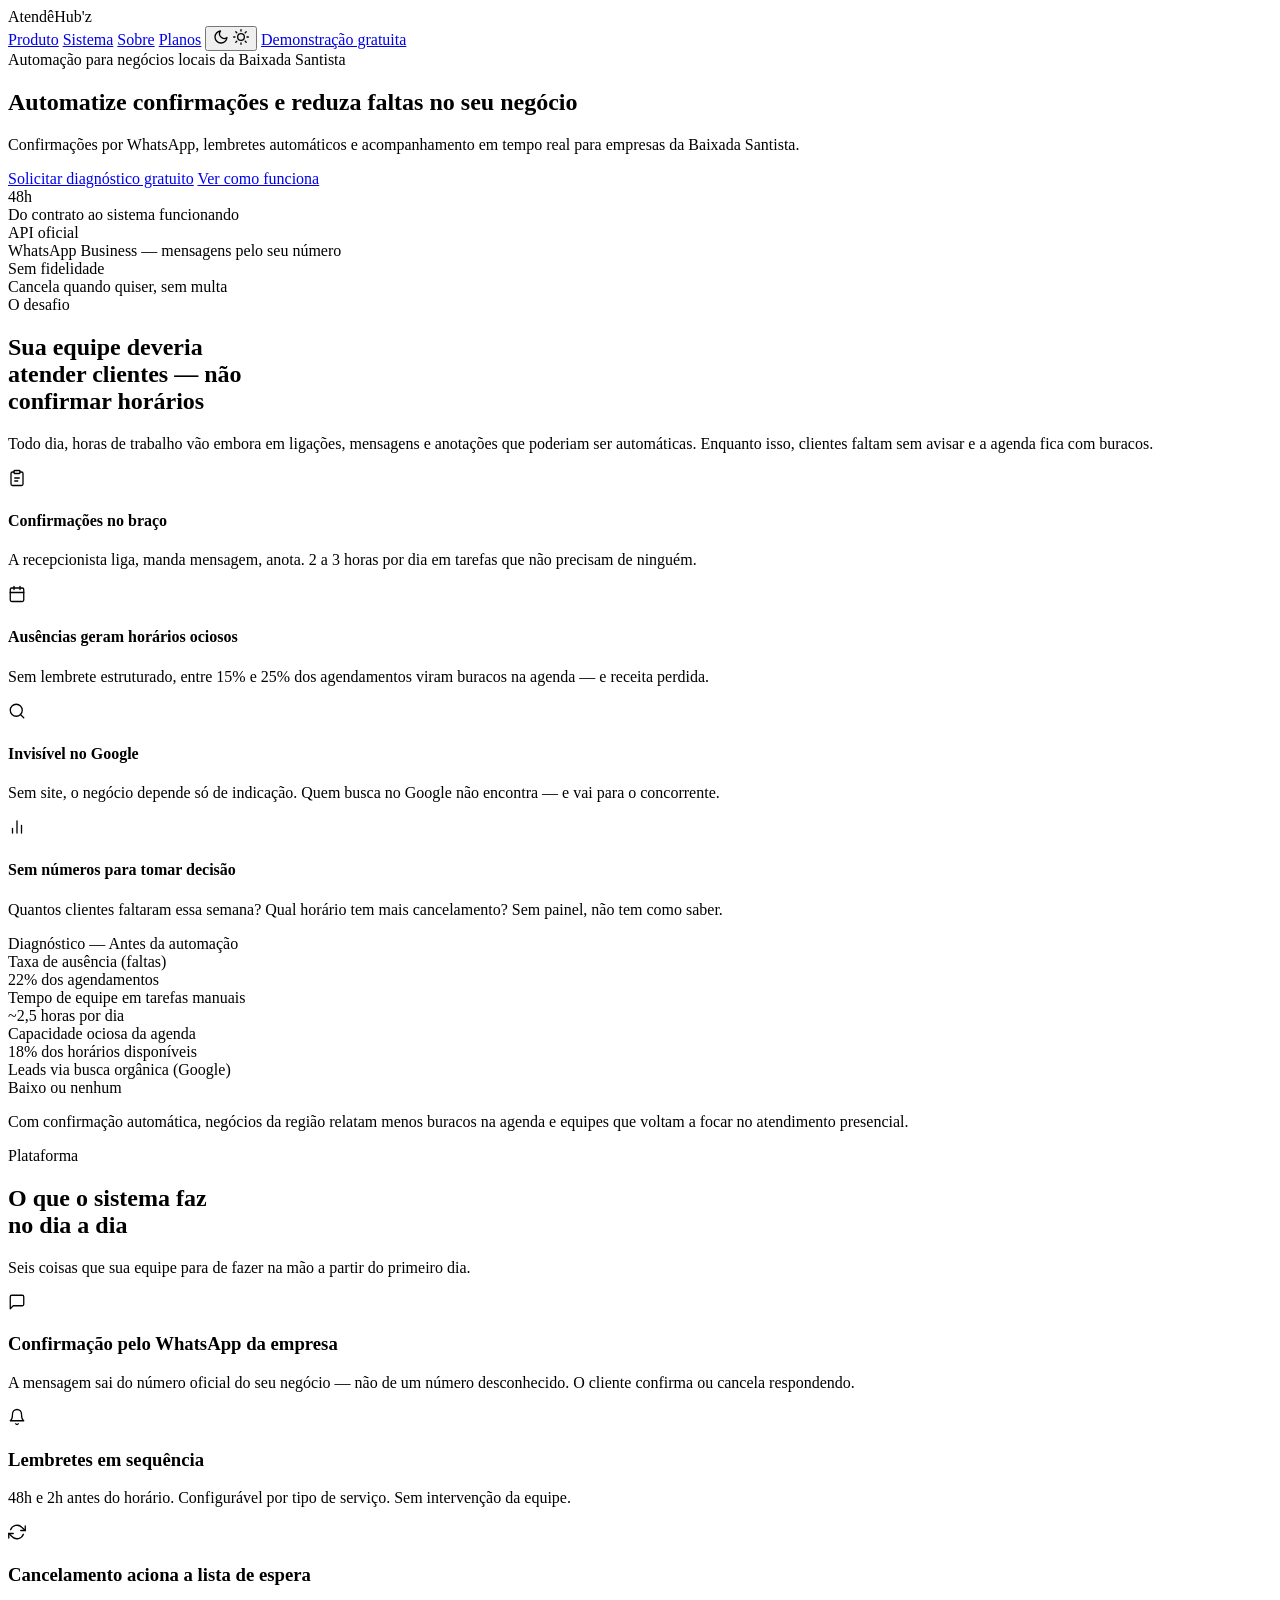
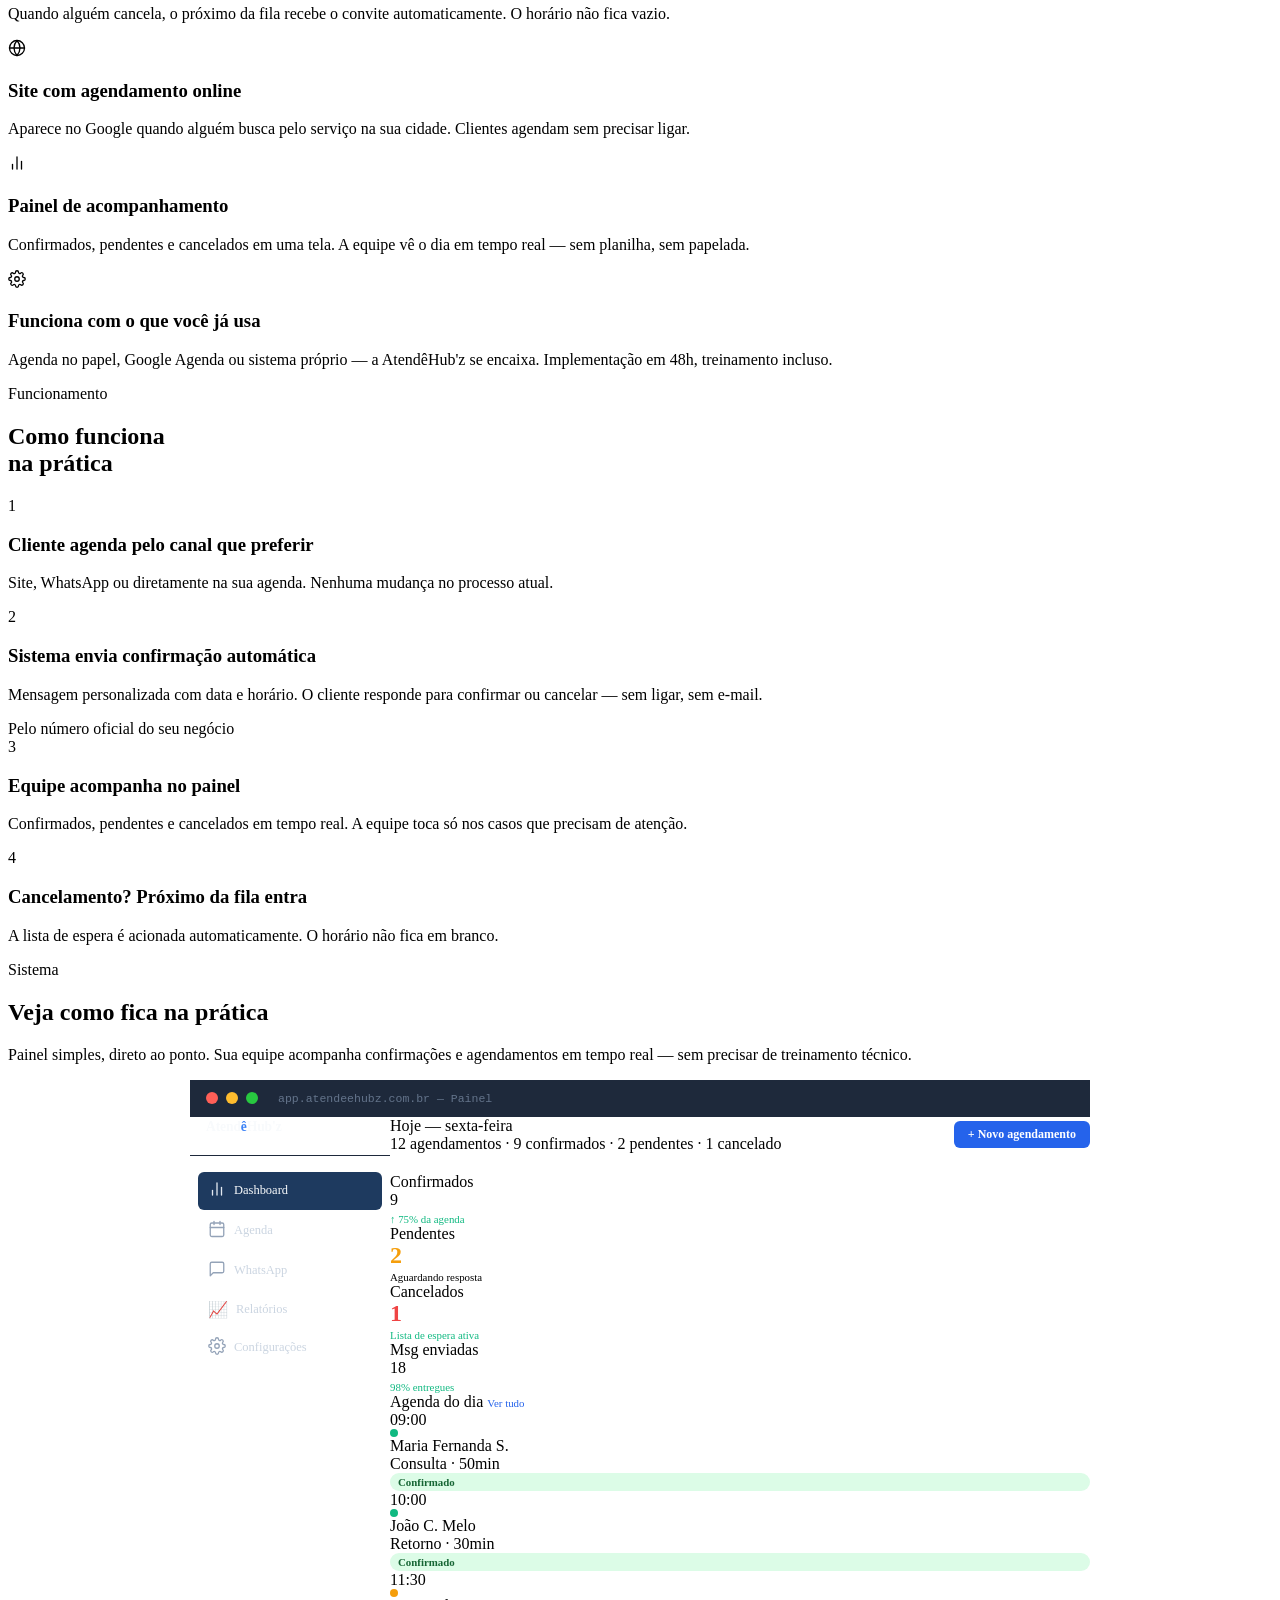
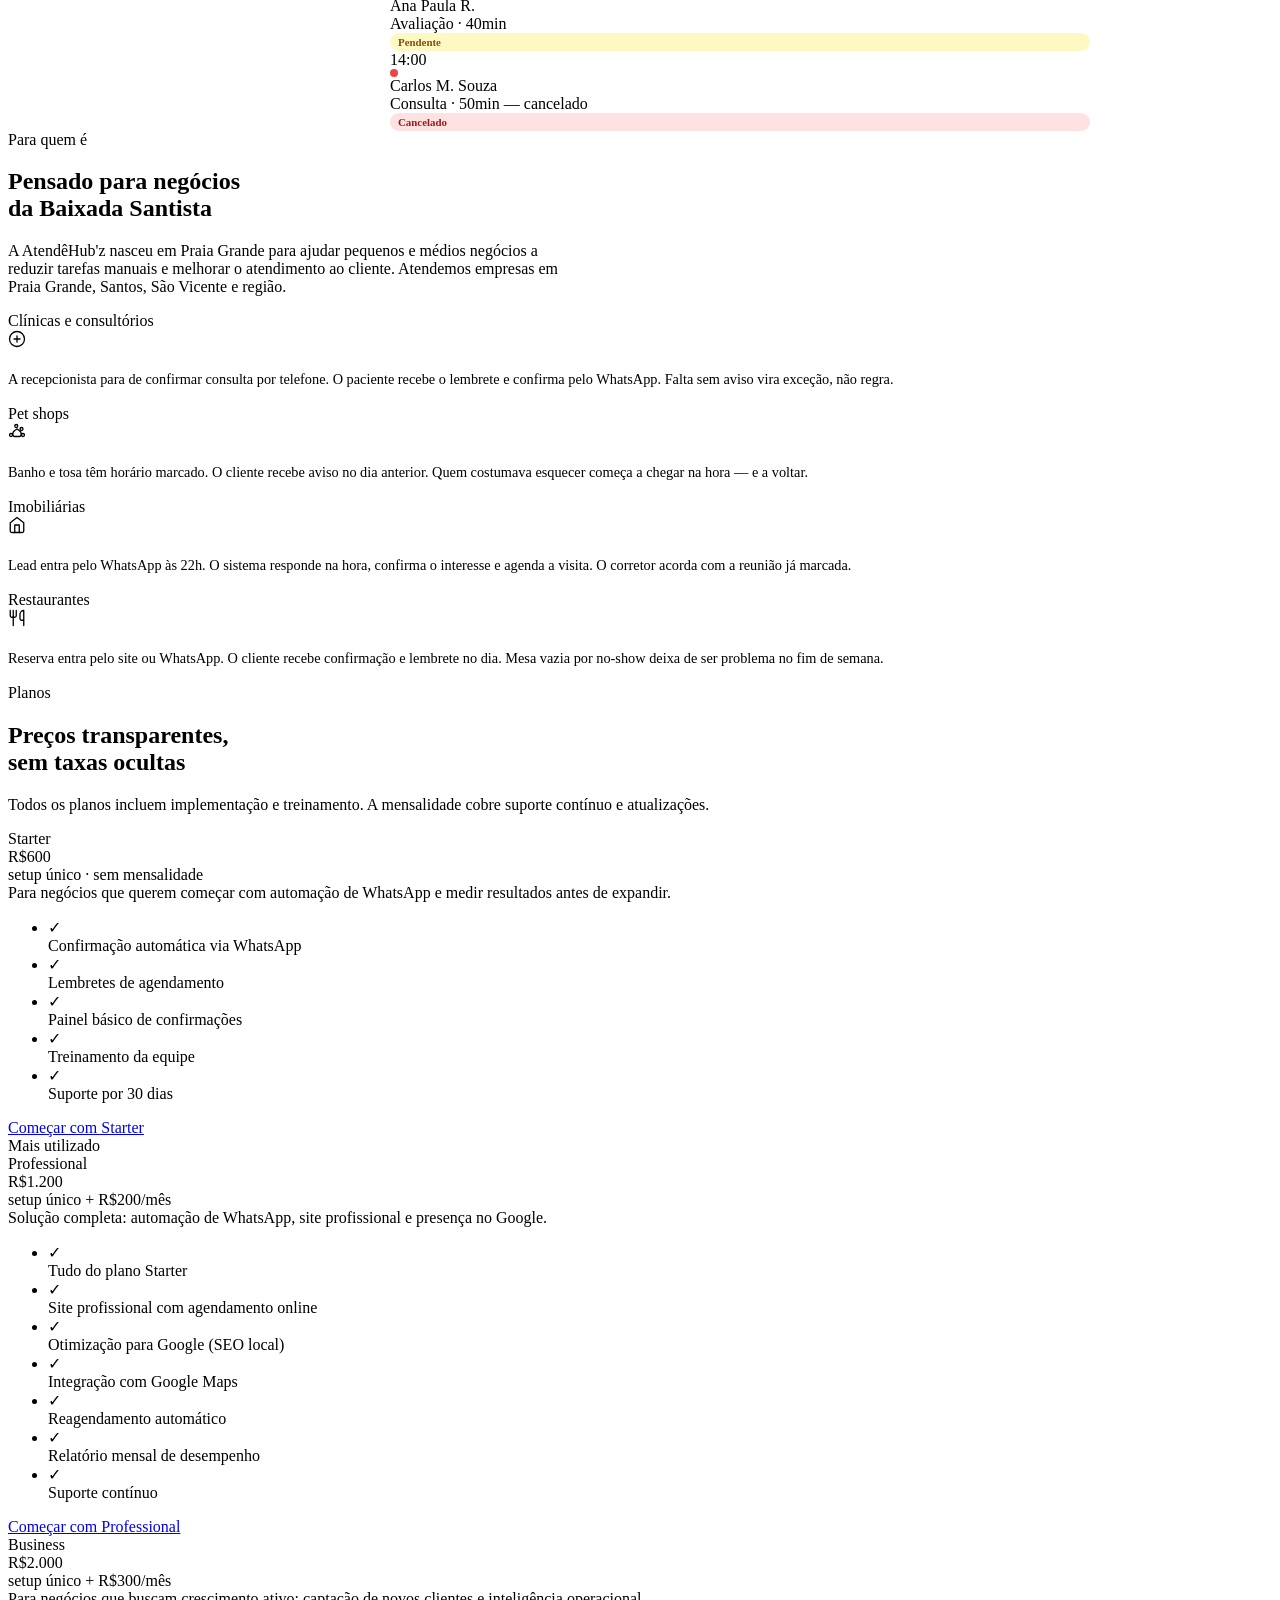
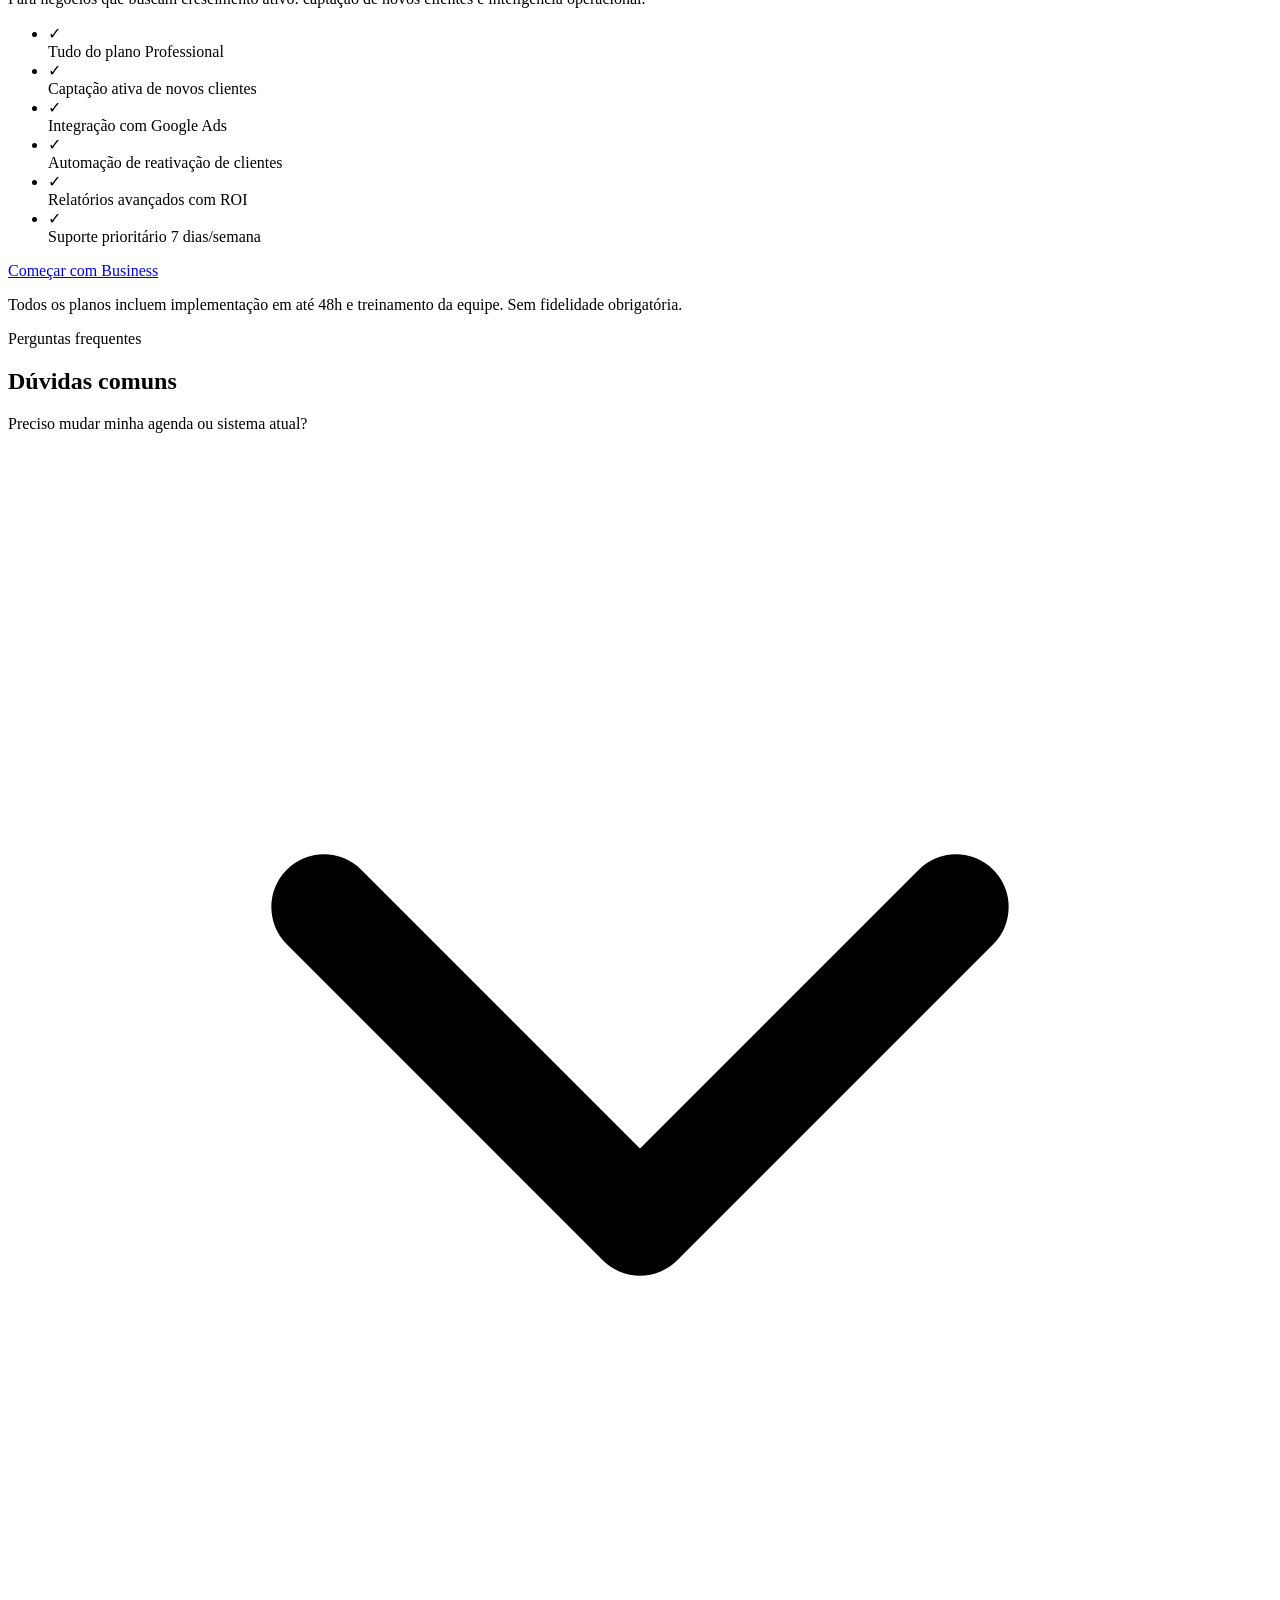
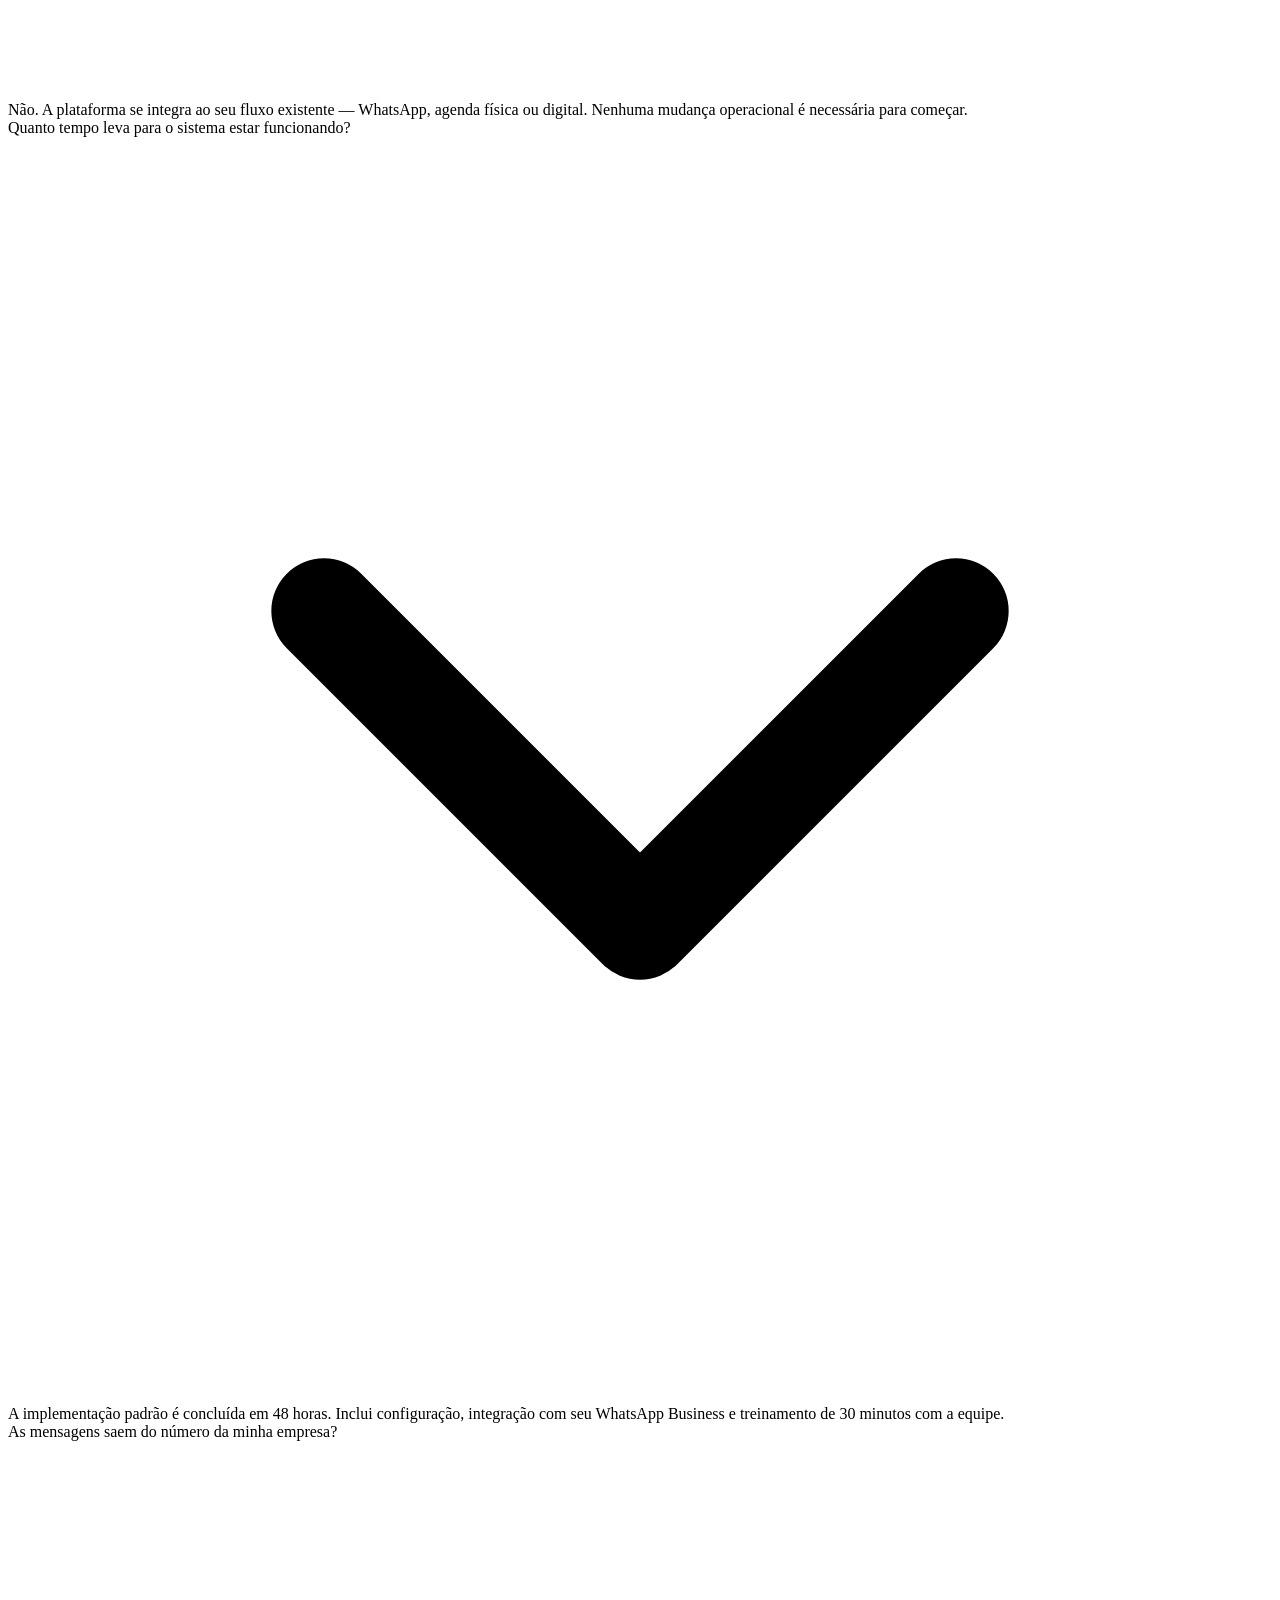
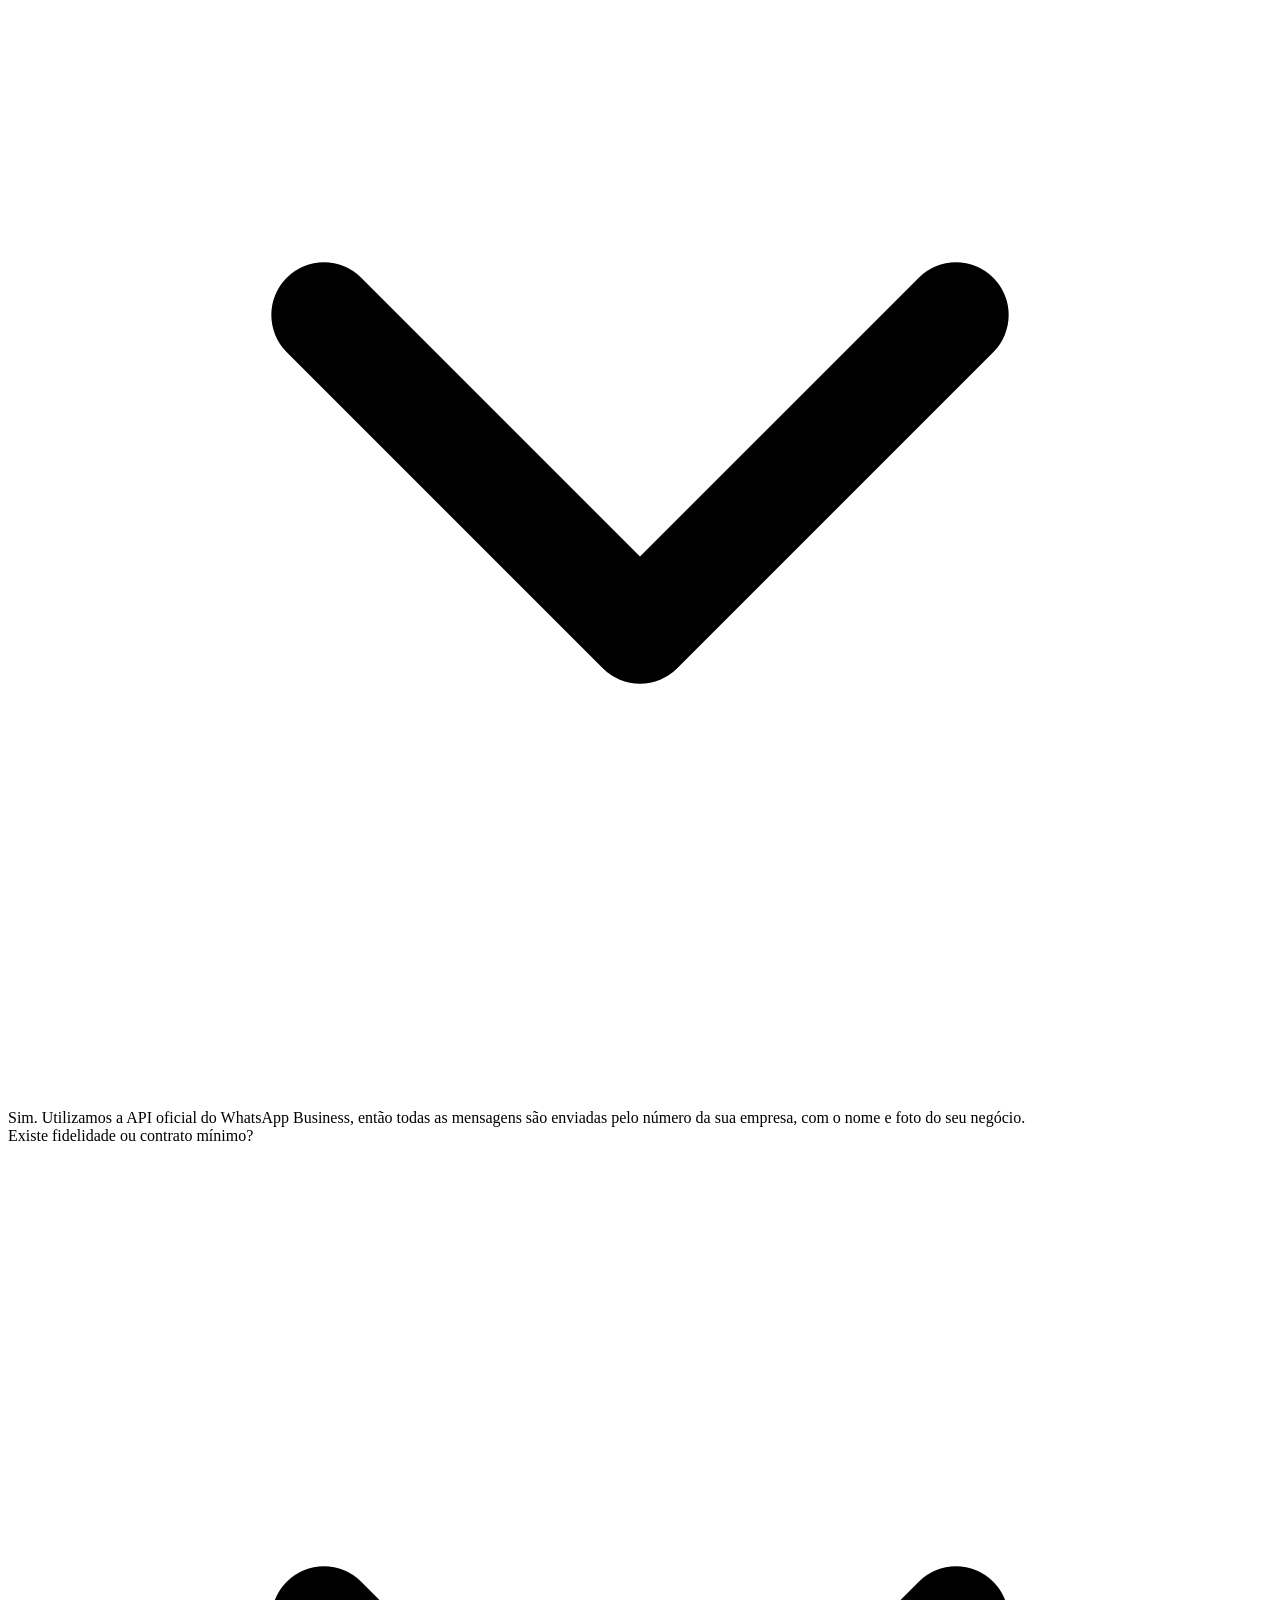
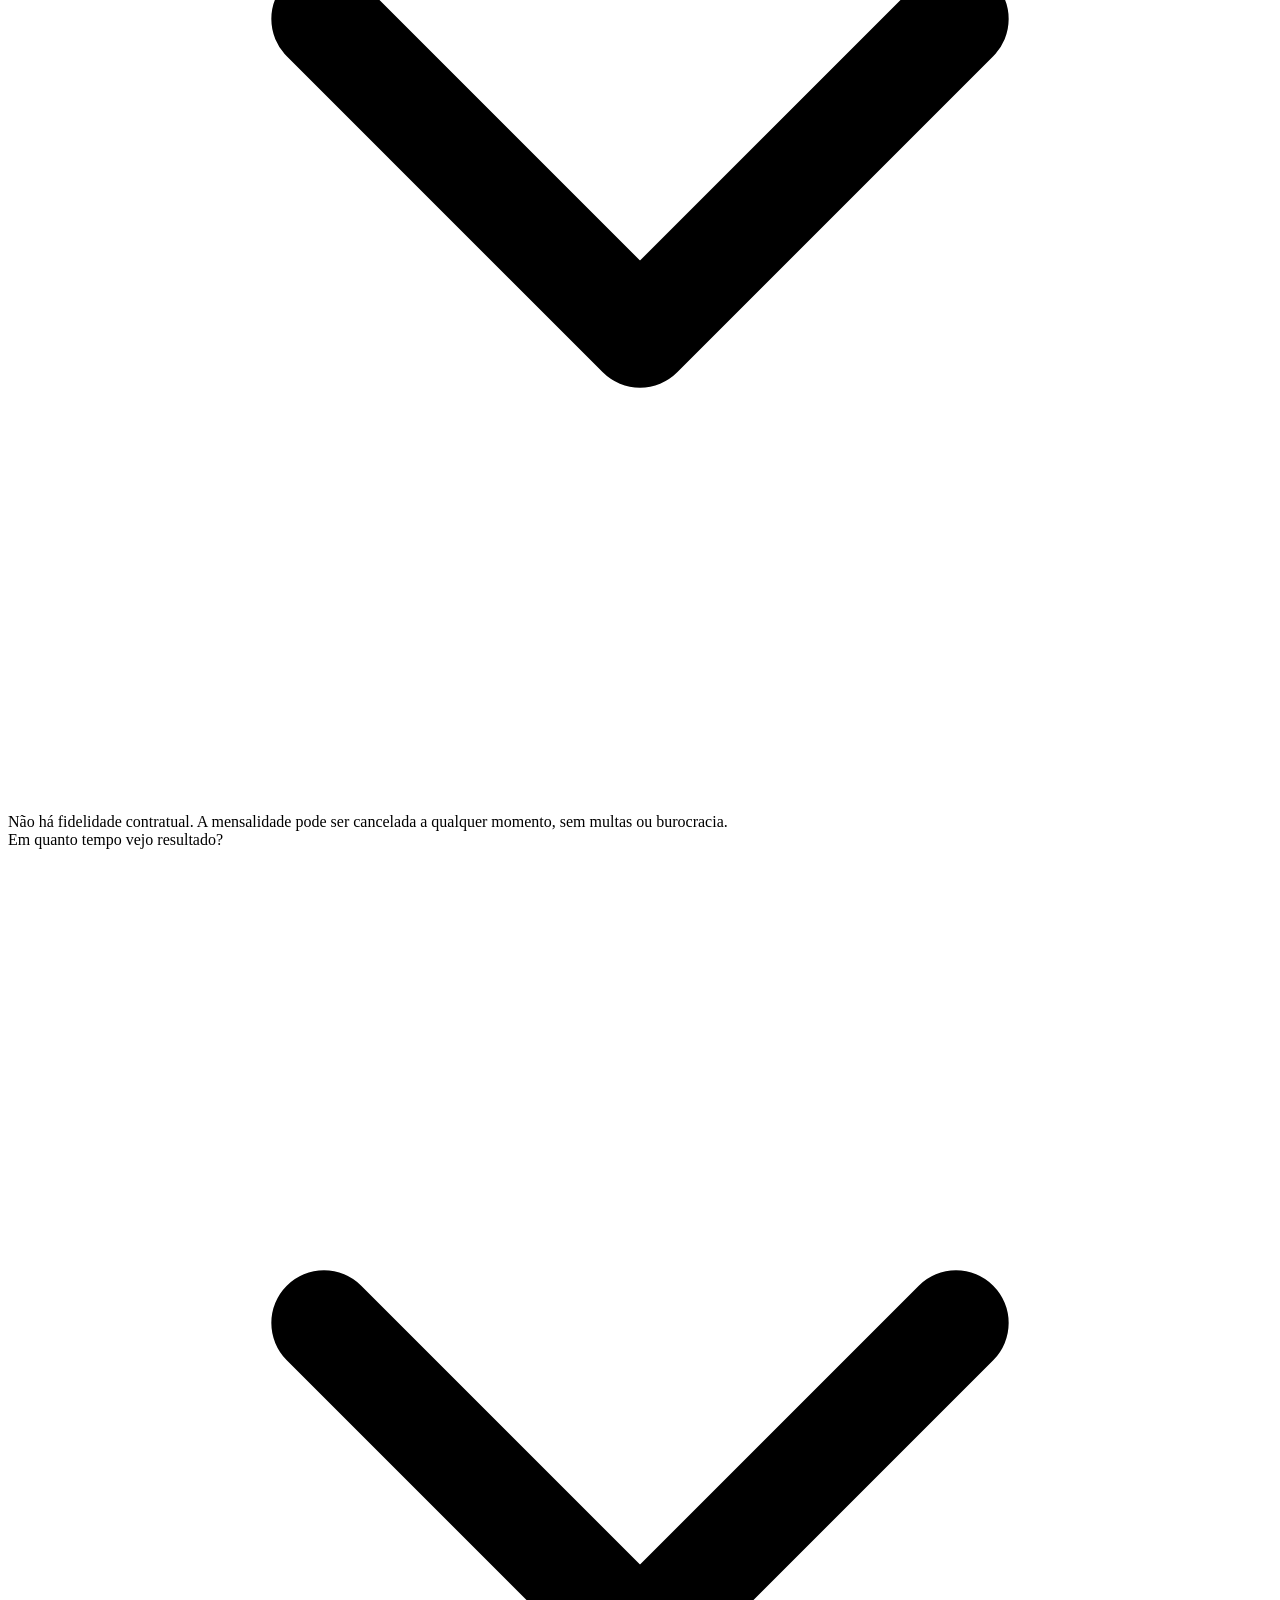
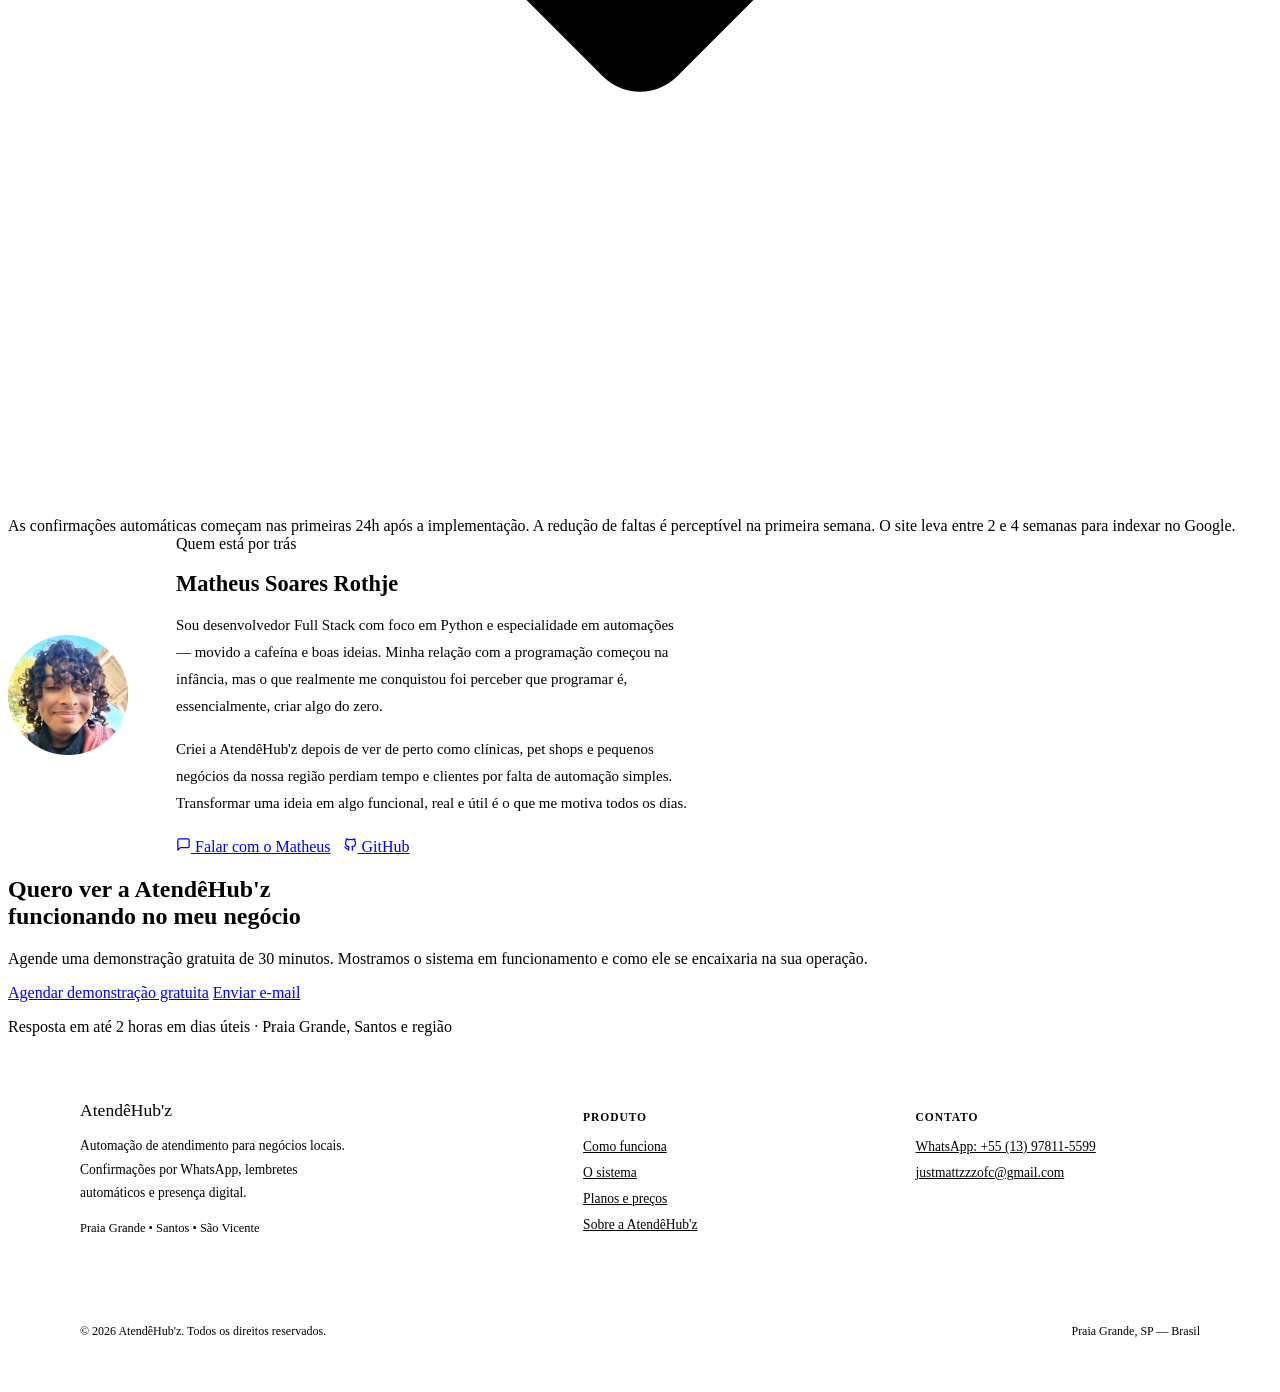
==== index.html @ 715a555d "Update index.html" ====
<!DOCTYPE html>
<html lang="pt-BR">
<head>
<meta charset="UTF-8">
<meta name="viewport" content="width=device-width, initial-scale=1.0">
<title>AtendêHub'z — Automatize confirmações e reduza faltas no seu negócio</title>
<link rel="preconnect" href="https://fonts.googleapis.com">
<link href="https://fonts.googleapis.com/css2?family=Inter:wght@300;400;500;600&display=swap" rel="stylesheet">
<link rel="icon" type="image/png" href="assets/logo2.png">
<link rel="stylesheet" href="styles.css">
<link rel="stylesheet" href="mobile.css">
<!-- Aplica tema antes do render para evitar flash -->
<script>
  (function(){
    var s=localStorage.getItem('atendeehubz-theme');
    if(s) document.documentElement.setAttribute('data-theme',s);
  })();
</script>
</head>
<body>

<!-- NAV -->
<nav>
  <div class="nav-inner">
    <div class="nav-logo">Atend<span>ê</span>Hub'z</div>
    <div class="nav-links">
      <a href="#produto">Produto</a>
      <a href="#sistema">Sistema</a>
      <a href="#sobre">Sobre</a>
      <a href="#planos">Planos</a>
      <button id="theme-toggle" class="theme-toggle" aria-label="Alternar tema">
        <!-- Lua: modo escuro -->
        <svg class="icon-moon" width="16" height="16" viewBox="0 0 24 24" fill="none" stroke="currentColor" stroke-width="2" stroke-linecap="round" stroke-linejoin="round"><path d="M21 12.79A9 9 0 1 1 11.21 3 7 7 0 0 0 21 12.79z"/></svg>
        <!-- Sol: modo claro -->
        <svg class="icon-sun" width="16" height="16" viewBox="0 0 24 24" fill="none" stroke="currentColor" stroke-width="2" stroke-linecap="round" stroke-linejoin="round"><circle cx="12" cy="12" r="5"/><line x1="12" y1="1" x2="12" y2="3"/><line x1="12" y1="21" x2="12" y2="23"/><line x1="4.22" y1="4.22" x2="5.64" y2="5.64"/><line x1="18.36" y1="18.36" x2="19.78" y2="19.78"/><line x1="1" y1="12" x2="3" y2="12"/><line x1="21" y1="12" x2="23" y2="12"/><line x1="4.22" y1="19.78" x2="5.64" y2="18.36"/><line x1="18.36" y1="5.64" x2="19.78" y2="4.22"/></svg>
      </button>
      <a href="#contato" class="nav-cta">Demonstração gratuita</a>
    </div>
  </div>
</nav>

<!-- HERO -->
<section class="hero">
  <div class="hero-badge">
    <span class="hero-badge-dot"></span>
    Automação para negócios locais da Baixada Santista
  </div>
  <h1>Automatize confirmações e <span>reduza faltas</span> no seu negócio</h1>
  <p class="hero-sub">Confirmações por WhatsApp, lembretes automáticos e acompanhamento em tempo real para empresas da Baixada Santista.</p>
  <div class="hero-actions">
    <a href="#contato" class="btn-primary">Solicitar diagnóstico gratuito</a>
    <a href="#como-funciona" class="btn-ghost">Ver como funciona</a>
  </div>
</section>

<!-- PROOF STRIP -->
<div class="proof-strip">
  <div class="proof-inner" style="max-width:860px">
    <div class="proof-item">
      <div class="proof-num">48h</div>
      <div class="proof-label">Do contrato ao sistema funcionando</div>
    </div>
    <div class="proof-item">
      <div class="proof-num">API oficial</div>
      <div class="proof-label">WhatsApp Business — mensagens pelo seu número</div>
    </div>
    <div class="proof-item">
      <div class="proof-num">Sem fidelidade</div>
      <div class="proof-label">Cancela quando quiser, sem multa</div>
    </div>
  </div>
</div>

<!-- PROBLEMA -->
<section class="section" id="produto">
  <div class="container">
    <div class="problema-grid">
      <div>
        <div class="section-tag">O desafio</div>
        <h2 class="section-h">Sua equipe deveria<br>atender clientes — não<br>confirmar horários</h2>
        <p class="section-p">Todo dia, horas de trabalho vão embora em ligações, mensagens e anotações que poderiam ser automáticas. Enquanto isso, clientes faltam sem avisar e a agenda fica com buracos.</p>
        <div class="challenge-list">
          <div class="challenge">
            <div class="challenge-icon"><svg width="18" height="18" viewBox="0 0 24 24" fill="none" stroke="currentColor" stroke-width="1.75" stroke-linecap="round" stroke-linejoin="round"><rect x="8" y="2" width="8" height="4" rx="1"/><path d="M16 4h2a2 2 0 0 1 2 2v14a2 2 0 0 1-2 2H6a2 2 0 0 1-2-2V6a2 2 0 0 1 2-2h2"/><line x1="9" y1="12" x2="15" y2="12"/><line x1="9" y1="16" x2="13" y2="16"/></svg></div>
            <div class="challenge-text">
              <h4>Confirmações no braço</h4>
              <p>A recepcionista liga, manda mensagem, anota. 2 a 3 horas por dia em tarefas que não precisam de ninguém.</p>
            </div>
          </div>
          <div class="challenge">
            <div class="challenge-icon"><svg width="18" height="18" viewBox="0 0 24 24" fill="none" stroke="currentColor" stroke-width="1.75" stroke-linecap="round" stroke-linejoin="round"><rect x="3" y="4" width="18" height="18" rx="2"/><line x1="16" y1="2" x2="16" y2="6"/><line x1="8" y1="2" x2="8" y2="6"/><line x1="3" y1="10" x2="21" y2="10"/></svg></div>
            <div class="challenge-text">
              <h4>Ausências geram horários ociosos</h4>
              <p>Sem lembrete estruturado, entre 15% e 25% dos agendamentos viram buracos na agenda — e receita perdida.</p>
            </div>
          </div>
          <div class="challenge">
            <div class="challenge-icon"><svg width="18" height="18" viewBox="0 0 24 24" fill="none" stroke="currentColor" stroke-width="1.75" stroke-linecap="round" stroke-linejoin="round"><circle cx="11" cy="11" r="8"/><line x1="21" y1="21" x2="16.65" y2="16.65"/></svg></div>
            <div class="challenge-text">
              <h4>Invisível no Google</h4>
              <p>Sem site, o negócio depende só de indicação. Quem busca no Google não encontra — e vai para o concorrente.</p>
            </div>
          </div>
          <div class="challenge">
            <div class="challenge-icon"><svg width="18" height="18" viewBox="0 0 24 24" fill="none" stroke="currentColor" stroke-width="1.75" stroke-linecap="round" stroke-linejoin="round"><line x1="18" y1="20" x2="18" y2="10"/><line x1="12" y1="20" x2="12" y2="4"/><line x1="6" y1="20" x2="6" y2="14"/></svg></div>
            <div class="challenge-text">
              <h4>Sem números para tomar decisão</h4>
              <p>Quantos clientes faltaram essa semana? Qual horário tem mais cancelamento? Sem painel, não tem como saber.</p>
            </div>
          </div>
        </div>
      </div>
      <div class="impact-card">
        <div class="impact-card-header">
          <div class="dot dot-r"></div>
          <div class="dot dot-y"></div>
          <div class="dot dot-g"></div>
          <span class="impact-card-title">Diagnóstico — Antes da automação</span>
        </div>
        <div class="impact-rows">
          <div class="impact-row">
            <div class="impact-row-label">Taxa de ausência (faltas)</div>
            <div class="impact-bar-wrap"><div class="impact-bar bar-red"></div></div>
            <div class="impact-row-val">22% dos agendamentos</div>
          </div>
          <div class="impact-row">
            <div class="impact-row-label">Tempo de equipe em tarefas manuais</div>
            <div class="impact-bar-wrap"><div class="impact-bar bar-yellow"></div></div>
            <div class="impact-row-val">~2,5 horas por dia</div>
          </div>
          <div class="impact-row">
            <div class="impact-row-label">Capacidade ociosa da agenda</div>
            <div class="impact-bar-wrap"><div class="impact-bar bar-red" style="width:60%"></div></div>
            <div class="impact-row-val">18% dos horários disponíveis</div>
          </div>
          <div class="impact-row">
            <div class="impact-row-label">Leads via busca orgânica (Google)</div>
            <div class="impact-bar-wrap"><div class="impact-bar bar-green"></div></div>
            <div class="impact-row-val">Baixo ou nenhum</div>
          </div>
        </div>
        <div class="impact-footer">
          <p>Com confirmação automática, negócios da região relatam menos buracos na agenda e equipes que voltam a focar no atendimento presencial.</p>
        </div>
      </div>
    </div>
  </div>
</section>

<!-- PRODUTO / FEATURES -->
<section class="section section-alt">
  <div class="container">
    <div class="features-header">
      <div class="section-tag">Plataforma</div>
      <h2 class="section-h">O que o sistema faz<br>no dia a dia</h2>
      <p class="section-p">Seis coisas que sua equipe para de fazer na mão a partir do primeiro dia.</p>
    </div>
    <div class="features-grid">
      <div class="feature">
        <div class="feature-icon"><svg width="18" height="18" viewBox="0 0 24 24" fill="none" stroke="currentColor" stroke-width="1.75" stroke-linecap="round" stroke-linejoin="round"><path d="M21 15a2 2 0 0 1-2 2H7l-4 4V5a2 2 0 0 1 2-2h14a2 2 0 0 1 2 2z"/></svg></div>
        <h3>Confirmação pelo WhatsApp da empresa</h3>
        <p>A mensagem sai do número oficial do seu negócio — não de um número desconhecido. O cliente confirma ou cancela respondendo.</p>
      </div>
      <div class="feature">
        <div class="feature-icon"><svg width="18" height="18" viewBox="0 0 24 24" fill="none" stroke="currentColor" stroke-width="1.75" stroke-linecap="round" stroke-linejoin="round"><path d="M18 8A6 6 0 0 0 6 8c0 7-3 9-3 9h18s-3-2-3-9"/><path d="M13.73 21a2 2 0 0 1-3.46 0"/></svg></div>
        <h3>Lembretes em sequência</h3>
        <p>48h e 2h antes do horário. Configurável por tipo de serviço. Sem intervenção da equipe.</p>
      </div>
      <div class="feature">
        <div class="feature-icon"><svg width="18" height="18" viewBox="0 0 24 24" fill="none" stroke="currentColor" stroke-width="1.75" stroke-linecap="round" stroke-linejoin="round"><polyline points="23 4 23 10 17 10"/><polyline points="1 20 1 14 7 14"/><path d="M3.51 9a9 9 0 0 1 14.85-3.36L23 10M1 14l4.64 4.36A9 9 0 0 0 20.49 15"/></svg></div>
        <h3>Cancelamento aciona a lista de espera</h3>
        <p>Quando alguém cancela, o próximo da fila recebe o convite automaticamente. O horário não fica vazio.</p>
      </div>
      <div class="feature">
        <div class="feature-icon"><svg width="18" height="18" viewBox="0 0 24 24" fill="none" stroke="currentColor" stroke-width="1.75" stroke-linecap="round" stroke-linejoin="round"><circle cx="12" cy="12" r="10"/><line x1="2" y1="12" x2="22" y2="12"/><path d="M12 2a15.3 15.3 0 0 1 4 10 15.3 15.3 0 0 1-4 10 15.3 15.3 0 0 1-4-10 15.3 15.3 0 0 1 4-10z"/></svg></div>
        <h3>Site com agendamento online</h3>
        <p>Aparece no Google quando alguém busca pelo serviço na sua cidade. Clientes agendam sem precisar ligar.</p>
      </div>
      <div class="feature">
        <div class="feature-icon"><svg width="18" height="18" viewBox="0 0 24 24" fill="none" stroke="currentColor" stroke-width="1.75" stroke-linecap="round" stroke-linejoin="round"><line x1="18" y1="20" x2="18" y2="10"/><line x1="12" y1="20" x2="12" y2="4"/><line x1="6" y1="20" x2="6" y2="14"/></svg></div>
        <h3>Painel de acompanhamento</h3>
        <p>Confirmados, pendentes e cancelados em uma tela. A equipe vê o dia em tempo real — sem planilha, sem papelada.</p>
      </div>
      <div class="feature">
        <div class="feature-icon"><svg width="18" height="18" viewBox="0 0 24 24" fill="none" stroke="currentColor" stroke-width="1.75" stroke-linecap="round" stroke-linejoin="round"><circle cx="12" cy="12" r="3"/><path d="M19.4 15a1.65 1.65 0 0 0 .33 1.82l.06.06a2 2 0 0 1-2.83 2.83l-.06-.06a1.65 1.65 0 0 0-1.82-.33 1.65 1.65 0 0 0-1 1.51V21a2 2 0 0 1-4 0v-.09A1.65 1.65 0 0 0 9 19.4a1.65 1.65 0 0 0-1.82.33l-.06.06a2 2 0 0 1-2.83-2.83l.06-.06A1.65 1.65 0 0 0 4.68 15a1.65 1.65 0 0 0-1.51-1H3a2 2 0 0 1 0-4h.09A1.65 1.65 0 0 0 4.6 9a1.65 1.65 0 0 0-.33-1.82l-.06-.06a2 2 0 0 1 2.83-2.83l.06.06A1.65 1.65 0 0 0 9 4.68a1.65 1.65 0 0 0 1-1.51V3a2 2 0 0 1 4 0v.09a1.65 1.65 0 0 0 1 1.51 1.65 1.65 0 0 0 1.82-.33l.06-.06a2 2 0 0 1 2.83 2.83l-.06.06A1.65 1.65 0 0 0 19.4 9a1.65 1.65 0 0 0 1.51 1H21a2 2 0 0 1 0 4h-.09a1.65 1.65 0 0 0-1.51 1z"/></svg></div>
        <h3>Funciona com o que você já usa</h3>
        <p>Agenda no papel, Google Agenda ou sistema próprio — a AtendêHub'z se encaixa. Implementação em 48h, treinamento incluso.</p>
      </div>
    </div>
  </div>
</section>

<!-- COMO FUNCIONA -->
<section class="section" id="como-funciona">
  <div class="container-sm">
    <div class="section-tag">Funcionamento</div>
    <h2 class="section-h">Como funciona<br>na prática</h2>
    <div class="steps-wrap">
      <div class="step">
        <div class="step-left"><div class="step-num">1</div><div class="step-line"></div></div>
        <div class="step-content">
          <h3>Cliente agenda pelo canal que preferir</h3>
          <p>Site, WhatsApp ou diretamente na sua agenda. Nenhuma mudança no processo atual.</p>
        </div>
      </div>
      <div class="step">
        <div class="step-left"><div class="step-num">2</div><div class="step-line"></div></div>
        <div class="step-content">
          <h3>Sistema envia confirmação automática</h3>
          <p>Mensagem personalizada com data e horário. O cliente responde para confirmar ou cancelar — sem ligar, sem e-mail.</p>
          <span class="step-tag">Pelo número oficial do seu negócio</span>
        </div>
      </div>
      <div class="step">
        <div class="step-left"><div class="step-num">3</div><div class="step-line"></div></div>
        <div class="step-content">
          <h3>Equipe acompanha no painel</h3>
          <p>Confirmados, pendentes e cancelados em tempo real. A equipe toca só nos casos que precisam de atenção.</p>
        </div>
      </div>
      <div class="step">
        <div class="step-left"><div class="step-num">4</div><div class="step-line"></div></div>
        <div class="step-content">
          <h3>Cancelamento? Próximo da fila entra</h3>
          <p>A lista de espera é acionada automaticamente. O horário não fica em branco.</p>
        </div>
      </div>
    </div>
  </div>
</section>

<!-- DASHBOARD MOCKUP -->
<section class="section section-alt" id="sistema">
  <div class="container">
    <div class="features-header">
      <div class="section-tag">Sistema</div>
      <h2 class="section-h">Veja como fica na prática</h2>
      <p class="section-p">Painel simples, direto ao ponto. Sua equipe acompanha confirmações e agendamentos em tempo real — sem precisar de treinamento técnico.</p>
    </div>

    <!-- Dashboard mockup -->
    <div style="max-width:900px;margin:0 auto;border:1px solid var(--border);border-radius:var(--r3);overflow:hidden;box-shadow:var(--shadow-l)">
      <!-- Window chrome -->
      <div style="background:#1E293B;padding:12px 16px;display:flex;align-items:center;gap:8px">
        <span style="width:12px;height:12px;border-radius:50%;background:#FF5F57;display:inline-block"></span>
        <span style="width:12px;height:12px;border-radius:50%;background:#FEBC2E;display:inline-block"></span>
        <span style="width:12px;height:12px;border-radius:50%;background:#28C840;display:inline-block"></span>
        <span style="margin-left:12px;font-size:0.72rem;color:#64748B;font-family:monospace">app.atendeehubz.com.br — Painel</span>
      </div>
      <!-- Dashboard body -->
      <div class="dash-body" style="display:grid;grid-template-columns:200px 1fr;min-height:480px">
        <!-- Sidebar (sempre escuro — é o design do app simulado) -->
        <div class="dash-sidebar">
          <div style="padding:0 16px 20px;border-bottom:1px solid #1E293B;margin-bottom:16px">
            <span style="font-size:0.85rem;font-weight:600;color:#F8FAFC;letter-spacing:-0.01em">Atend<span style="color:#3B82F6">ê</span>Hub'z</span>
          </div>
          <div style="display:flex;flex-direction:column;gap:2px;padding:0 8px">
            <div style="padding:8px 10px;border-radius:6px;background:#1E3A5F;display:flex;align-items:center;gap:8px">
              <span><svg width="18" height="18" viewBox="0 0 24 24" fill="none" stroke="#E2E8F0" stroke-width="1.75" stroke-linecap="round" stroke-linejoin="round"><line x1="18" y1="20" x2="18" y2="10"/><line x1="12" y1="20" x2="12" y2="4"/><line x1="6" y1="20" x2="6" y2="14"/></svg></span><span style="font-size:0.78rem;color:#F8FAFC;font-weight:500">Dashboard</span>
            </div>
            <div style="padding:8px 10px;border-radius:6px;display:flex;align-items:center;gap:8px">
              <span><svg width="18" height="18" viewBox="0 0 24 24" fill="none" stroke="#94A3B8" stroke-width="1.75" stroke-linecap="round" stroke-linejoin="round"><rect x="3" y="4" width="18" height="18" rx="2" ry="2"/><line x1="16" y1="2" x2="16" y2="6"/><line x1="8" y1="2" x2="8" y2="6"/><line x1="3" y1="10" x2="21" y2="10"/></svg></span><span style="font-size:0.78rem;color:#CBD5E1">Agenda</span>
            </div>
            <div style="padding:8px 10px;border-radius:6px;display:flex;align-items:center;gap:8px">
              <span><svg width="18" height="18" viewBox="0 0 24 24" fill="none" stroke="#94A3B8" stroke-width="1.75" stroke-linecap="round" stroke-linejoin="round"><path d="M21 15a2 2 0 0 1-2 2H7l-4 4V5a2 2 0 0 1 2-2h14a2 2 0 0 1 2 2z"/></svg></span><span style="font-size:0.78rem;color:#CBD5E1">WhatsApp</span>
            </div>
            <div style="padding:8px 10px;border-radius:6px;display:flex;align-items:center;gap:8px">
              <span>📈</span><span style="font-size:0.78rem;color:#CBD5E1">Relatórios</span>
            </div>
            <div style="padding:8px 10px;border-radius:6px;display:flex;align-items:center;gap:8px">
              <span><svg width="18" height="18" viewBox="0 0 24 24" fill="none" stroke="#94A3B8" stroke-width="1.75" stroke-linecap="round" stroke-linejoin="round"><circle cx="12" cy="12" r="3"/><path d="M19.4 15a1.65 1.65 0 0 0 .33 1.82l.06.06a2 2 0 0 1-2.83 2.83l-.06-.06a1.65 1.65 0 0 0-1.82-.33 1.65 1.65 0 0 0-1 1.51V21a2 2 0 0 1-4 0v-.09A1.65 1.65 0 0 0 9 19.4a1.65 1.65 0 0 0-1.82.33l-.06.06a2 2 0 0 1-2.83-2.83l.06-.06A1.65 1.65 0 0 0 4.68 15a1.65 1.65 0 0 0-1.51-1H3a2 2 0 0 1 0-4h.09A1.65 1.65 0 0 0 4.6 9a1.65 1.65 0 0 0-.33-1.82l-.06-.06a2 2 0 0 1 2.83-2.83l.06.06A1.65 1.65 0 0 0 9 4.68a1.65 1.65 0 0 0 1-1.51V3a2 2 0 0 1 4 0v.09a1.65 1.65 0 0 0 1 1.51 1.65 1.65 0 0 0 1.82-.33l.06-.06a2 2 0 0 1 2.83 2.83l-.06.06A1.65 1.65 0 0 0 19.4 9a1.65 1.65 0 0 0 1.51 1H21a2 2 0 0 1 0 4h-.09a1.65 1.65 0 0 0-1.51 1z"/></svg></span><span style="font-size:0.78rem;color:#CBD5E1">Configurações</span>
            </div>
          </div>
        </div>
        <!-- Main content -->
        <div class="dash-main">
          <!-- Header row -->
          <div style="display:flex;justify-content:space-between;align-items:center;margin-bottom:20px">
            <div>
              <div class="dash-header-title">Hoje — sexta-feira</div>
              <div class="dash-header-sub">12 agendamentos · 9 confirmados · 2 pendentes · 1 cancelado</div>
            </div>
            <div style="background:#2563EB;color:#fff;font-size:0.75rem;font-weight:600;padding:6px 14px;border-radius:6px;cursor:pointer">+ Novo agendamento</div>
          </div>
          <!-- KPI cards -->
          <div class="dash-kpi-grid">
            <div class="dash-kpi">
              <div class="dash-kpi-label">Confirmados</div>
              <div class="dash-kpi-val">9</div>
              <div style="font-size:0.68rem;color:#10B981;margin-top:4px">↑ 75% da agenda</div>
            </div>
            <div class="dash-kpi">
              <div class="dash-kpi-label">Pendentes</div>
              <div style="font-size:1.5rem;font-weight:600;color:#F59E0B;letter-spacing:-0.03em;line-height:1">2</div>
              <div style="font-size:0.68rem;color:var(--muted);margin-top:4px">Aguardando resposta</div>
            </div>
            <div class="dash-kpi">
              <div class="dash-kpi-label">Cancelados</div>
              <div style="font-size:1.5rem;font-weight:600;color:#EF4444;letter-spacing:-0.03em;line-height:1">1</div>
              <div style="font-size:0.68rem;color:#10B981;margin-top:4px">Lista de espera ativa</div>
            </div>
            <div class="dash-kpi">
              <div class="dash-kpi-label">Msg enviadas</div>
              <div class="dash-kpi-val">18</div>
              <div style="font-size:0.68rem;color:#10B981;margin-top:4px">98% entregues</div>
            </div>
          </div>
          <!-- Agenda list -->
          <div class="dash-agenda-wrap">
            <div class="dash-agenda-head">
              <span class="dash-agenda-title">Agenda do dia</span>
              <span style="font-size:0.68rem;color:#2563EB;font-weight:500;cursor:pointer">Ver tudo</span>
            </div>
            <div class="dash-row">
              <div class="dash-time">09:00</div>
              <div style="width:8px;height:8px;border-radius:50%;background:#10B981;flex-shrink:0"></div>
              <div style="flex:1">
                <div class="dash-client-name">Maria Fernanda S.</div>
                <div class="dash-client-sub">Consulta · 50min</div>
              </div>
              <div style="font-size:0.68rem;background:#DCFCE7;color:#166534;padding:3px 8px;border-radius:100px;font-weight:600">Confirmado</div>
            </div>
            <div class="dash-row">
              <div class="dash-time">10:00</div>
              <div style="width:8px;height:8px;border-radius:50%;background:#10B981;flex-shrink:0"></div>
              <div style="flex:1">
                <div class="dash-client-name">João C. Melo</div>
                <div class="dash-client-sub">Retorno · 30min</div>
              </div>
              <div style="font-size:0.68rem;background:#DCFCE7;color:#166534;padding:3px 8px;border-radius:100px;font-weight:600">Confirmado</div>
            </div>
            <div class="dash-row">
              <div class="dash-time">11:30</div>
              <div style="width:8px;height:8px;border-radius:50%;background:#F59E0B;flex-shrink:0"></div>
              <div style="flex:1">
                <div class="dash-client-name">Ana Paula R.</div>
                <div class="dash-client-sub">Avaliação · 40min</div>
              </div>
              <div style="font-size:0.68rem;background:#FEF9C3;color:#854D0E;padding:3px 8px;border-radius:100px;font-weight:600">Pendente</div>
            </div>
            <div class="dash-row">
              <div class="dash-time">14:00</div>
              <div style="width:8px;height:8px;border-radius:50%;background:#EF4444;flex-shrink:0"></div>
              <div style="flex:1">
                <div class="dash-client-cancelled">Carlos M. Souza</div>
                <div class="dash-client-sub-cancelled">Consulta · 50min — cancelado</div>
              </div>
              <div style="font-size:0.68rem;background:#FEE2E2;color:#991B1B;padding:3px 8px;border-radius:100px;font-weight:600">Cancelado</div>
            </div>
          </div>
        </div>
      </div>
    </div>

  </div>
</section>


<section class="section section-alt" id="casos">
  <div class="container">
    <div class="cases-header">
      <div class="section-tag">Para quem é</div>
      <h2 class="section-h">Pensado para negócios<br>da Baixada Santista</h2>
      <p class="section-p" style="max-width:560px">A AtendêHub'z nasceu em Praia Grande para ajudar pequenos e médios negócios a reduzir tarefas manuais e melhorar o atendimento ao cliente. Atendemos empresas em Praia Grande, Santos, São Vicente e região.</p>
    </div>
    <div class="cases-grid">
      <div class="case-card">
        <div class="case-top">
          <div class="case-industry">Clínicas e consultórios</div>
          <div class="case-icon"><svg width="18" height="18" viewBox="0 0 24 24" fill="none" stroke="currentColor" stroke-width="1.75" stroke-linecap="round" stroke-linejoin="round"><path d="M12 2C6.48 2 2 6.48 2 12s4.48 10 10 10 10-4.48 10-10S17.52 2 12 2z"/><line x1="12" y1="8" x2="12" y2="16"/><line x1="8" y1="12" x2="16" y2="12"/></svg></div>
        </div>
        <p style="font-size:0.895rem;color:var(--ink-3);line-height:1.7">A recepcionista para de confirmar consulta por telefone. O paciente recebe o lembrete e confirma pelo WhatsApp. Falta sem aviso vira exceção, não regra.</p>
      </div>
      <div class="case-card">
        <div class="case-top">
          <div class="case-industry">Pet shops</div>
          <div class="case-icon"><svg width="18" height="18" viewBox="0 0 24 24" fill="none" stroke="currentColor" stroke-width="1.75" stroke-linecap="round" stroke-linejoin="round"><circle cx="11" cy="4" r="2"/><circle cx="18" cy="8" r="2"/><circle cx="20" cy="16" r="2"/><path d="M9 10c-1.5 1-3 3.5-2.5 6 .3 1.4 1.5 2 2.5 2h6c1 0 2.2-.6 2.5-2 .5-2.5-1-5-2.5-6L12 8 9 10z"/><circle cx="4" cy="16" r="2"/></svg></div>
        </div>
        <p style="font-size:0.895rem;color:var(--ink-3);line-height:1.7">Banho e tosa têm horário marcado. O cliente recebe aviso no dia anterior. Quem costumava esquecer começa a chegar na hora — e a voltar.</p>
      </div>
      <div class="case-card">
        <div class="case-top">
          <div class="case-industry">Imobiliárias</div>
          <div class="case-icon"><svg width="18" height="18" viewBox="0 0 24 24" fill="none" stroke="currentColor" stroke-width="1.75" stroke-linecap="round" stroke-linejoin="round"><path d="M3 9l9-7 9 7v11a2 2 0 0 1-2 2H5a2 2 0 0 1-2-2z"/><polyline points="9 22 9 12 15 12 15 22"/></svg></div>
        </div>
        <p style="font-size:0.895rem;color:var(--ink-3);line-height:1.7">Lead entra pelo WhatsApp às 22h. O sistema responde na hora, confirma o interesse e agenda a visita. O corretor acorda com a reunião já marcada.</p>
      </div>
      <div class="case-card">
        <div class="case-top">
          <div class="case-industry">Restaurantes</div>
          <div class="case-icon"><svg width="18" height="18" viewBox="0 0 24 24" fill="none" stroke="currentColor" stroke-width="1.75" stroke-linecap="round" stroke-linejoin="round"><path d="M3 2v7c0 1.1.9 2 2 2h4a2 2 0 0 0 2-2V2"/><line x1="7" y1="2" x2="7" y2="22"/><path d="M21 15V2a5 5 0 0 0-5 5v6c0 1.1.9 2 2 2h3zm0 0v7"/></svg></div>
        </div>
        <p style="font-size:0.895rem;color:var(--ink-3);line-height:1.7">Reserva entra pelo site ou WhatsApp. O cliente recebe confirmação e lembrete no dia. Mesa vazia por no-show deixa de ser problema no fim de semana.</p>
      </div>
    </div>
  </div>
</section>

<!-- PLANOS -->
<section class="section" id="planos">
  <div class="container">
    <div class="planos-header">
      <div class="section-tag">Planos</div>
      <h2 class="section-h">Preços transparentes,<br>sem taxas ocultas</h2>
      <p class="section-p">Todos os planos incluem implementação e treinamento. A mensalidade cobre suporte contínuo e atualizações.</p>
    </div>
    <div class="planos-grid">
      <div class="plano">
        <div class="plano-tier">Starter</div>
        <div class="plano-price">R$600</div>
        <div class="plano-price-note">setup único · sem mensalidade</div>
        <div class="plano-desc">Para negócios que querem começar com automação de WhatsApp e medir resultados antes de expandir.</div>
        <ul class="plano-features">
          <li><div class="check">✓</div>Confirmação automática via WhatsApp</li>
          <li><div class="check">✓</div>Lembretes de agendamento</li>
          <li><div class="check">✓</div>Painel básico de confirmações</li>
          <li><div class="check">✓</div>Treinamento da equipe</li>
          <li><div class="check">✓</div>Suporte por 30 dias</li>
        </ul>
        <a href="#contato" class="plano-btn plano-btn-outline">Começar com Starter</a>
      </div>

      <div class="plano plano-featured">
        <div class="plano-featured-badge">Mais utilizado</div>
        <div class="plano-tier">Professional</div>
        <div class="plano-price">R$1.200</div>
        <div class="plano-price-note">setup único + R$200/mês</div>
        <div class="plano-desc">Solução completa: automação de WhatsApp, site profissional e presença no Google.</div>
        <ul class="plano-features">
          <li><div class="check">✓</div>Tudo do plano Starter</li>
          <li><div class="check">✓</div>Site profissional com agendamento online</li>
          <li><div class="check">✓</div>Otimização para Google (SEO local)</li>
          <li><div class="check">✓</div>Integração com Google Maps</li>
          <li><div class="check">✓</div>Reagendamento automático</li>
          <li><div class="check">✓</div>Relatório mensal de desempenho</li>
          <li><div class="check">✓</div>Suporte contínuo</li>
        </ul>
        <a href="#contato" class="plano-btn plano-btn-blue">Começar com Professional</a>
      </div>

      <div class="plano">
        <div class="plano-tier">Business</div>
        <div class="plano-price">R$2.000</div>
        <div class="plano-price-note">setup único + R$300/mês</div>
        <div class="plano-desc">Para negócios que buscam crescimento ativo: captação de novos clientes e inteligência operacional.</div>
        <ul class="plano-features">
          <li><div class="check">✓</div>Tudo do plano Professional</li>
          <li><div class="check">✓</div>Captação ativa de novos clientes</li>
          <li><div class="check">✓</div>Integração com Google Ads</li>
          <li><div class="check">✓</div>Automação de reativação de clientes</li>
          <li><div class="check">✓</div>Relatórios avançados com ROI</li>
          <li><div class="check">✓</div>Suporte prioritário 7 dias/semana</li>
        </ul>
        <a href="#contato" class="plano-btn plano-btn-outline">Começar com Business</a>
      </div>
    </div>
    <p class="planos-note">Todos os planos incluem implementação em até 48h e treinamento da equipe. Sem fidelidade obrigatória.</p>
  </div>
</section>

<!-- FAQ -->
<section class="section section-alt">
  <div class="container-sm">
    <div class="section-tag">Perguntas frequentes</div>
    <h2 class="section-h">Dúvidas comuns</h2>
    <div class="faq-wrap">
      <div class="faq-item">
        <div class="faq-q">
          Preciso mudar minha agenda ou sistema atual?
          <svg class="faq-arrow" viewBox="0 0 24 24" fill="none" stroke="currentColor" stroke-width="2" stroke-linecap="round" stroke-linejoin="round"><polyline points="6 9 12 15 18 9"/></svg>
        </div>
        <div class="faq-a">Não. A plataforma se integra ao seu fluxo existente — WhatsApp, agenda física ou digital. Nenhuma mudança operacional é necessária para começar.</div>
      </div>
      <div class="faq-item">
        <div class="faq-q">
          Quanto tempo leva para o sistema estar funcionando?
          <svg class="faq-arrow" viewBox="0 0 24 24" fill="none" stroke="currentColor" stroke-width="2" stroke-linecap="round" stroke-linejoin="round"><polyline points="6 9 12 15 18 9"/></svg>
        </div>
        <div class="faq-a">A implementação padrão é concluída em 48 horas. Inclui configuração, integração com seu WhatsApp Business e treinamento de 30 minutos com a equipe.</div>
      </div>
      <div class="faq-item">
        <div class="faq-q">
          As mensagens saem do número da minha empresa?
          <svg class="faq-arrow" viewBox="0 0 24 24" fill="none" stroke="currentColor" stroke-width="2" stroke-linecap="round" stroke-linejoin="round"><polyline points="6 9 12 15 18 9"/></svg>
        </div>
        <div class="faq-a">Sim. Utilizamos a API oficial do WhatsApp Business, então todas as mensagens são enviadas pelo número da sua empresa, com o nome e foto do seu negócio.</div>
      </div>
      <div class="faq-item">
        <div class="faq-q">
          Existe fidelidade ou contrato mínimo?
          <svg class="faq-arrow" viewBox="0 0 24 24" fill="none" stroke="currentColor" stroke-width="2" stroke-linecap="round" stroke-linejoin="round"><polyline points="6 9 12 15 18 9"/></svg>
        </div>
        <div class="faq-a">Não há fidelidade contratual. A mensalidade pode ser cancelada a qualquer momento, sem multas ou burocracia.</div>
      </div>
      <div class="faq-item">
        <div class="faq-q">
          Em quanto tempo vejo resultado?
          <svg class="faq-arrow" viewBox="0 0 24 24" fill="none" stroke="currentColor" stroke-width="2" stroke-linecap="round" stroke-linejoin="round"><polyline points="6 9 12 15 18 9"/></svg>
        </div>
        <div class="faq-a">As confirmações automáticas começam nas primeiras 24h após a implementação. A redução de faltas é perceptível na primeira semana. O site leva entre 2 e 4 semanas para indexar no Google.</div>
      </div>
    </div>
  </div>
</section>

<!-- FUNDADOR -->
<section class="section" id="sobre">
  <div class="container-sm">
    <div style="display:grid;grid-template-columns:auto 1fr;gap:48px;align-items:center;max-width:680px">
      <!-- Photo -->
      <div style="flex-shrink:0">
        <div style="width:120px;height:120px;border-radius:50%;background:var(--surface-2);border:2px solid var(--border);overflow:hidden;display:flex;align-items:center;justify-content:center">
          <img src="assets/perfil.png" alt="Matheus Soares Rothje" style="width:100%;height:100%;object-fit:cover" onerror="this.style.display='none';this.nextElementSibling.style.display='flex'">
          <div style="display:none;width:100%;height:100%;align-items:center;justify-content:center">
            <svg width="48" height="48" viewBox="0 0 24 24" fill="none" stroke="var(--muted-2)" stroke-width="1.25" stroke-linecap="round" stroke-linejoin="round"><path d="M20 21v-2a4 4 0 0 0-4-4H8a4 4 0 0 0-4 4v2"/><circle cx="12" cy="7" r="4"/></svg>
          </div>
        </div>
      </div>
      <!-- Text -->
      <div>
        <div class="section-tag">Quem está por trás</div>
        <h2 class="section-h" style="font-size:1.4rem;margin-bottom:12px">Matheus Soares Rothje</h2>
        <p style="font-size:0.935rem;color:var(--muted);line-height:1.8;margin-bottom:16px">Sou desenvolvedor Full Stack com foco em Python e especialidade em automações — movido a cafeína e boas ideias. Minha relação com a programação começou na infância, mas o que realmente me conquistou foi perceber que programar é, essencialmente, criar algo do zero.</p>
        <p style="font-size:0.935rem;color:var(--muted);line-height:1.8;margin-bottom:20px">Criei a AtendêHub'z depois de ver de perto como clínicas, pet shops e pequenos negócios da nossa região perdiam tempo e clientes por falta de automação simples. Transformar uma ideia em algo funcional, real e útil é o que me motiva todos os dias.</p>
        <div style="display:flex;gap:12px;flex-wrap:wrap">
          <a href="https://wa.me/5513978115599" class="founder-link">
            <svg width="15" height="15" viewBox="0 0 24 24" fill="none" stroke="currentColor" stroke-width="2" stroke-linecap="round" stroke-linejoin="round"><path d="M21 15a2 2 0 0 1-2 2H7l-4 4V5a2 2 0 0 1 2-2h14a2 2 0 0 1 2 2z"/></svg>
            Falar com o Matheus
          </a>
          <a href="https://github.com/Matheus-Soares-Rothje" target="_blank" rel="noopener" class="founder-link">
            <svg width="15" height="15" viewBox="0 0 24 24" fill="none" stroke="currentColor" stroke-width="2" stroke-linecap="round" stroke-linejoin="round"><path d="M9 19c-4.3 1.4-4.3-2.5-6-3m12 5v-3.5c0-1 .1-1.4-.5-2 2.8-.3 5.5-1.4 5.5-6a4.6 4.6 0 0 0-1.3-3.2 4.2 4.2 0 0 0-.1-3.2s-1.1-.3-3.5 1.3a12.3 12.3 0 0 0-6.2 0C6.5 2.8 5.4 3.1 5.4 3.1a4.2 4.2 0 0 0-.1 3.2A4.6 4.6 0 0 0 4 9.5c0 4.6 2.7 5.7 5.5 6-.6.6-.6 1.2-.5 2V21"/></svg>
            GitHub
          </a>
        </div>
      </div>
    </div>
  </div>
</section>

<!-- CTA FINAL -->
<section class="cta-section" id="contato">
  <h2>Quero ver a AtendêHub'z<br>funcionando no meu negócio</h2>
  <p>Agende uma demonstração gratuita de 30 minutos. Mostramos o sistema em funcionamento e como ele se encaixaria na sua operação.</p>
  <div class="hero-actions">
    <a href="https://wa.me/5513978115599" class="btn-primary">Agendar demonstração gratuita</a>
    <a href="mailto:justmattzzzofc@gmail.com" class="btn-ghost">Enviar e-mail</a>
  </div>
  <p class="cta-note">Resposta em até 2 horas em dias úteis · Praia Grande, Santos e região</p>
</section>

<footer>
  <div style="max-width:1120px;margin:0 auto;padding:48px 32px 32px;width:100%">
    <div style="display:grid;grid-template-columns:1.6fr 1fr 1fr;gap:48px;padding-bottom:40px;border-bottom:1px solid var(--border)">
      <!-- Brand col -->
      <div>
        <div class="footer-logo" style="font-size:1.1rem;margin-bottom:12px">Atend<span>ê</span>Hub'z</div>
        <p style="font-size:0.845rem;color:var(--muted);line-height:1.75;max-width:280px">Automação de atendimento para negócios locais. Confirmações por WhatsApp, lembretes automáticos e presença digital.</p>
        <p style="font-size:0.78rem;color:var(--muted-2);margin-top:16px">Praia Grande &bull; Santos &bull; São Vicente</p>
      </div>
      <!-- Links col -->
      <div>
        <p style="font-size:0.72rem;font-weight:600;letter-spacing:.08em;text-transform:uppercase;color:var(--ink-3);margin-bottom:16px">Produto</p>
        <div style="display:flex;flex-direction:column;gap:10px">
          <a href="#produto" style="font-size:0.845rem;color:var(--muted)">Como funciona</a>
          <a href="#sistema" style="font-size:0.845rem;color:var(--muted)">O sistema</a>
          <a href="#planos" style="font-size:0.845rem;color:var(--muted)">Planos e preços</a>
          <a href="#sobre" style="font-size:0.845rem;color:var(--muted)">Sobre a AtendêHub'z</a>
        </div>
      </div>
      <!-- Contact col -->
      <div>
        <p style="font-size:0.72rem;font-weight:600;letter-spacing:.08em;text-transform:uppercase;color:var(--ink-3);margin-bottom:16px">Contato</p>
        <div style="display:flex;flex-direction:column;gap:10px">
          <a href="https://wa.me/5513978115599" style="font-size:0.845rem;color:var(--muted)">WhatsApp: +55 (13) 97811-5599</a>
          <a href="mailto:justmattzzzofc@gmail.com" style="font-size:0.845rem;color:var(--muted)">justmattzzzofc@gmail.com</a>
        </div>
      </div>
    </div>
    <!-- Bottom bar -->
    <div style="display:flex;justify-content:space-between;align-items:center;flex-wrap:wrap;gap:8px;padding-top:24px">
      <p style="font-size:0.75rem;color:var(--muted-2)">© 2026 AtendêHub'z. Todos os direitos reservados.</p>
      <p style="font-size:0.75rem;color:var(--muted-2)">Praia Grande, SP — Brasil</p>
    </div>
  </div>
</footer>

<script src="script.js"></script>
</body>
</html>
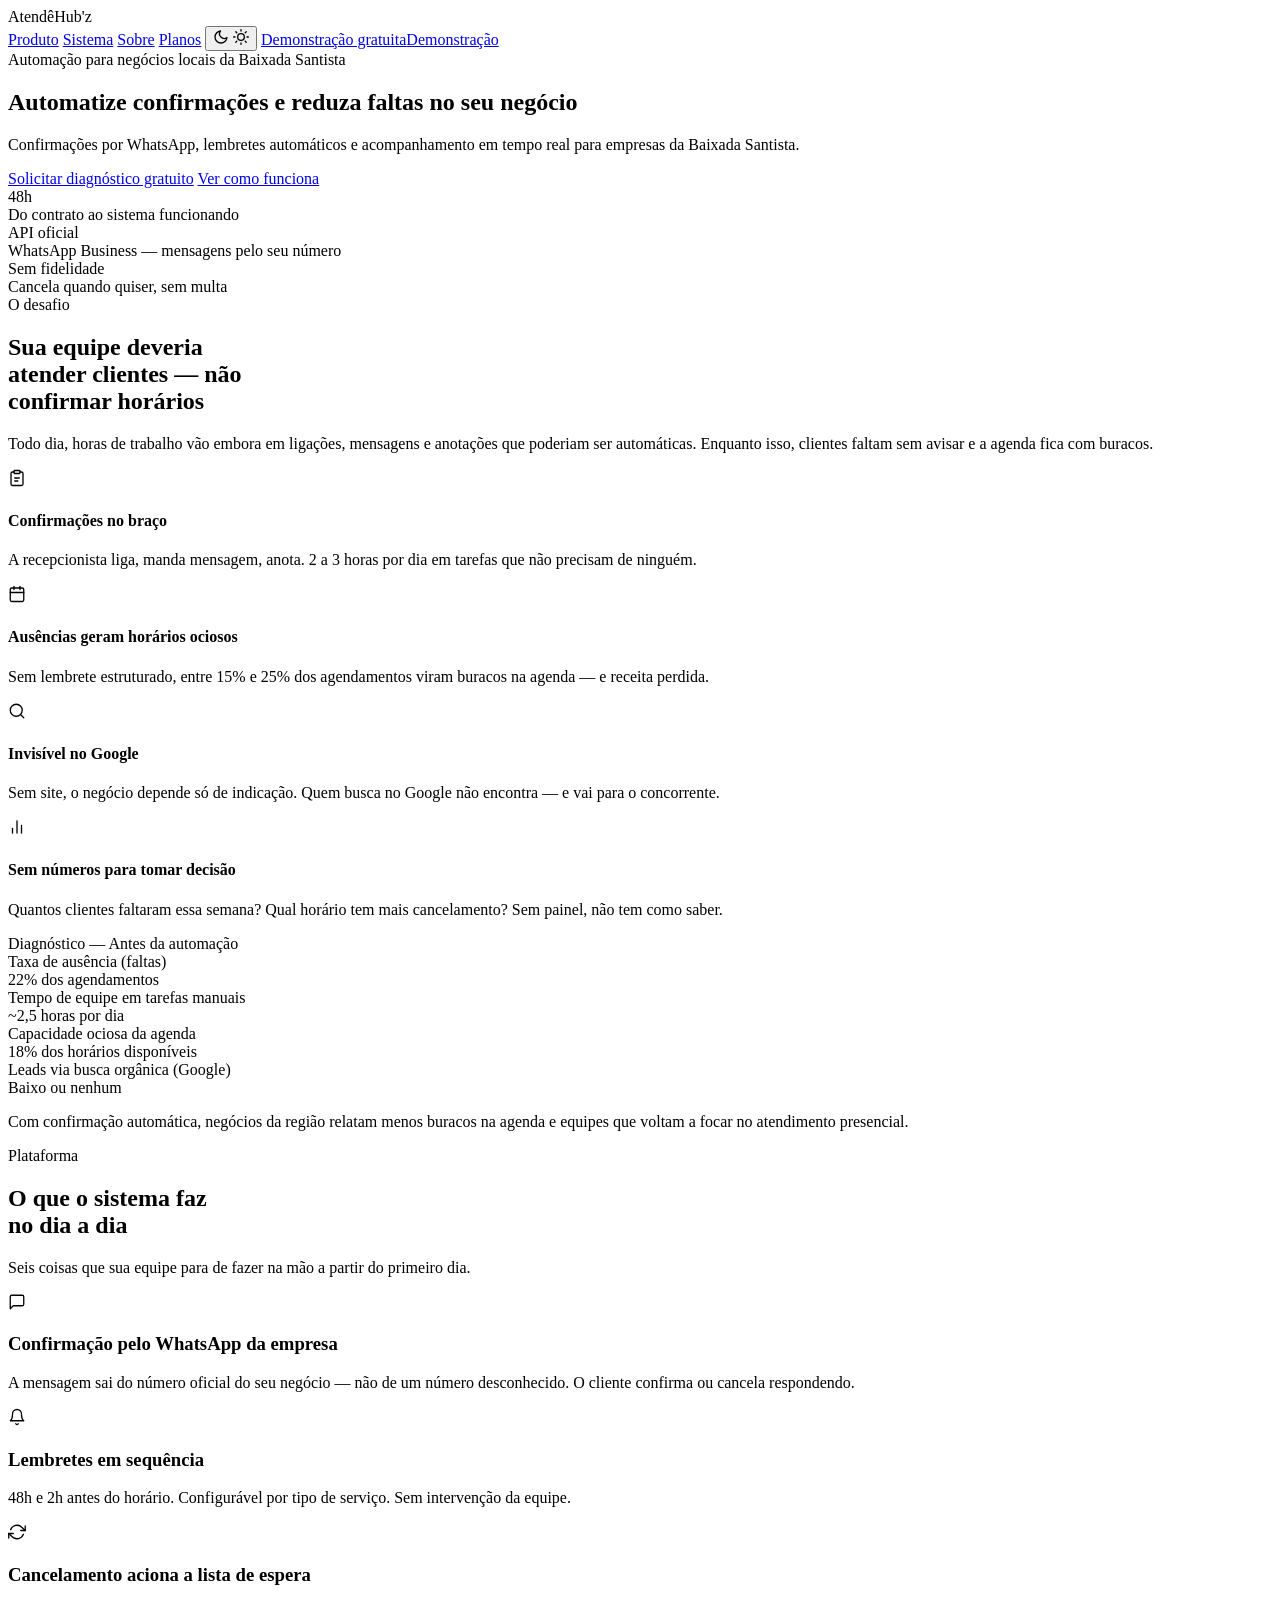
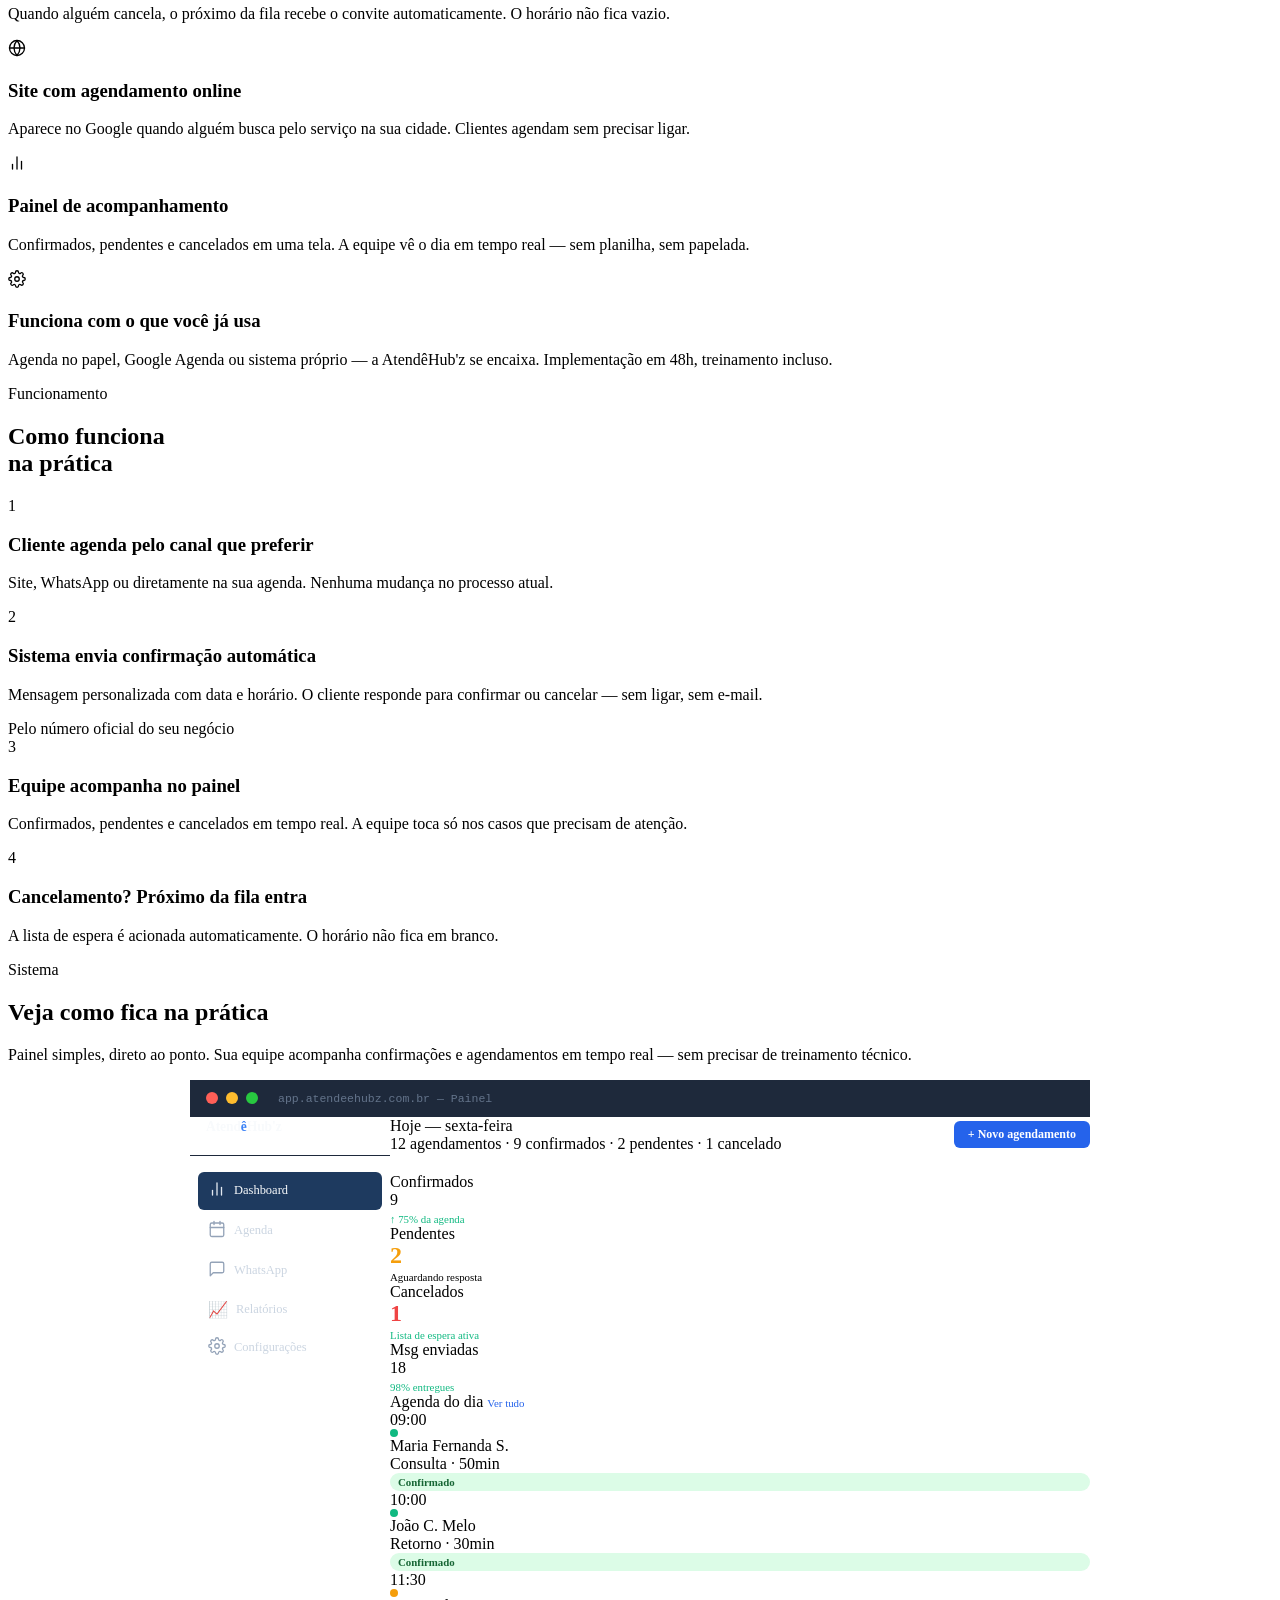
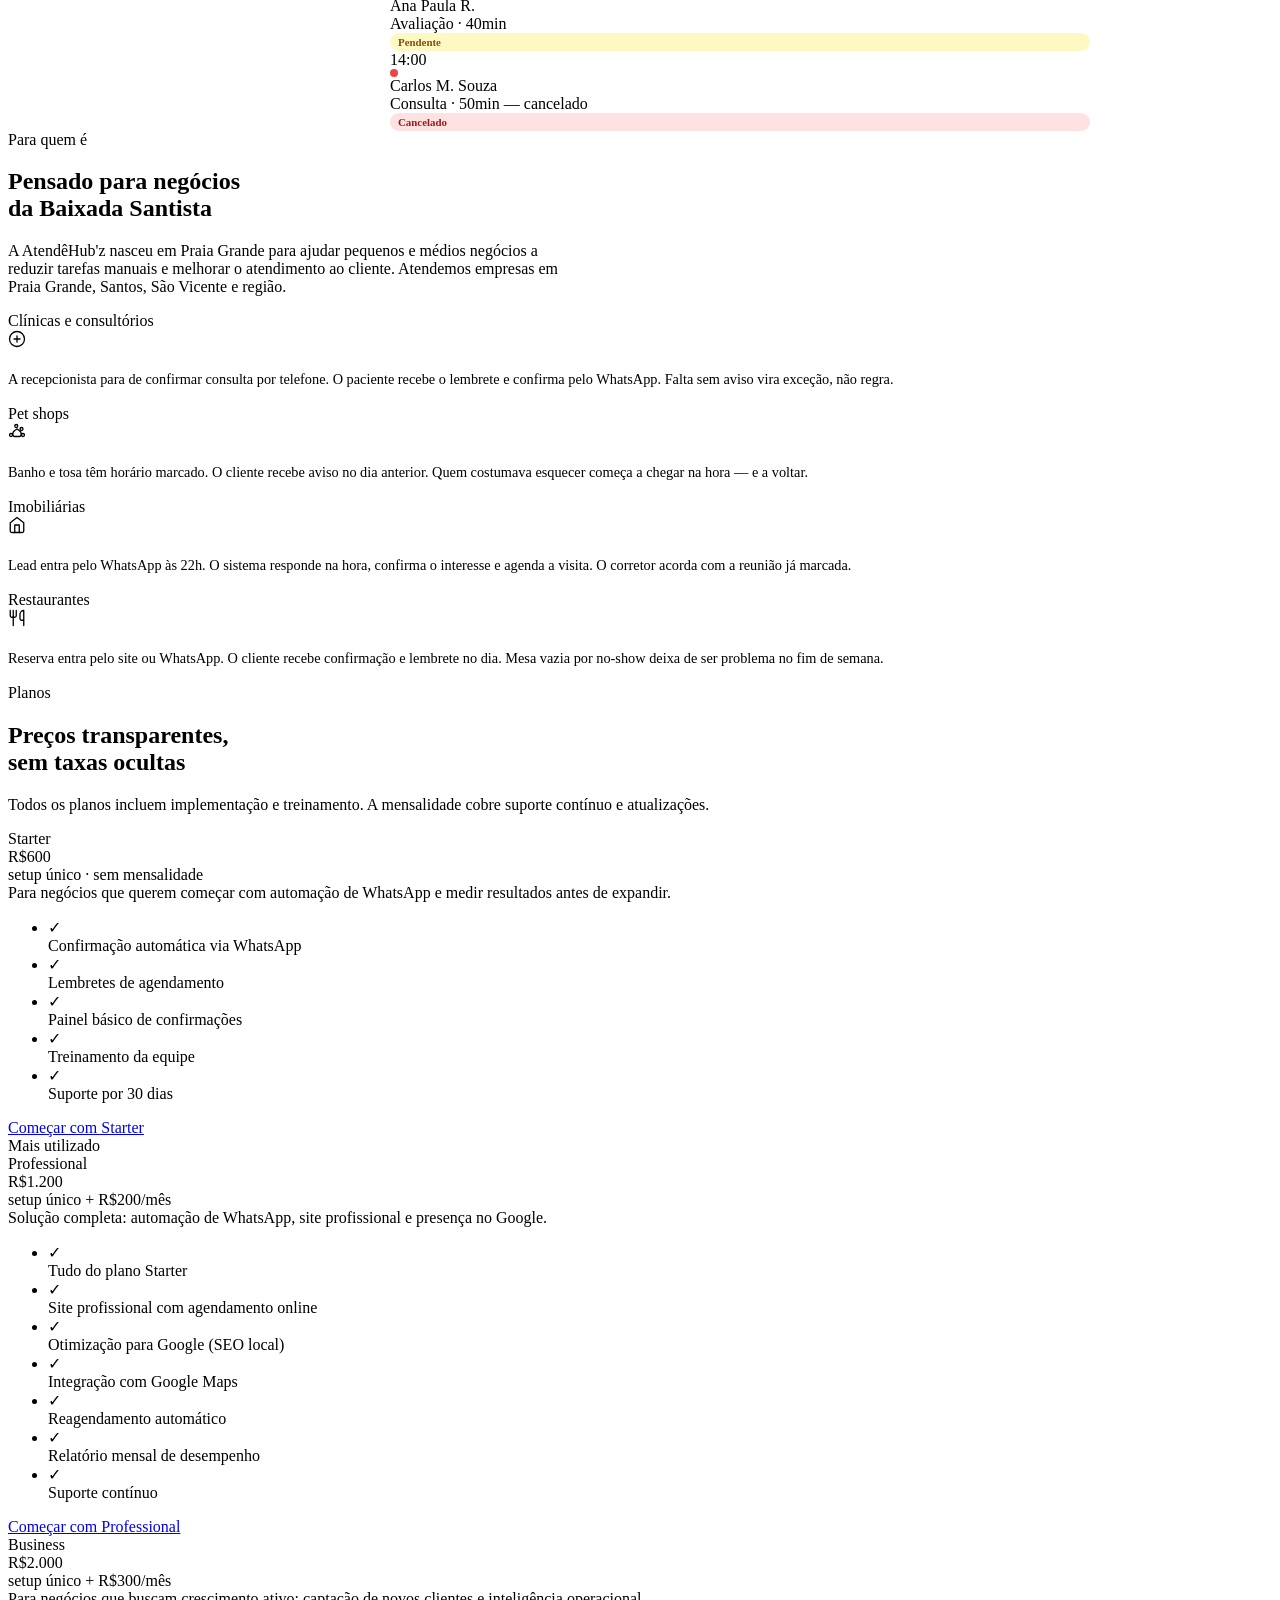
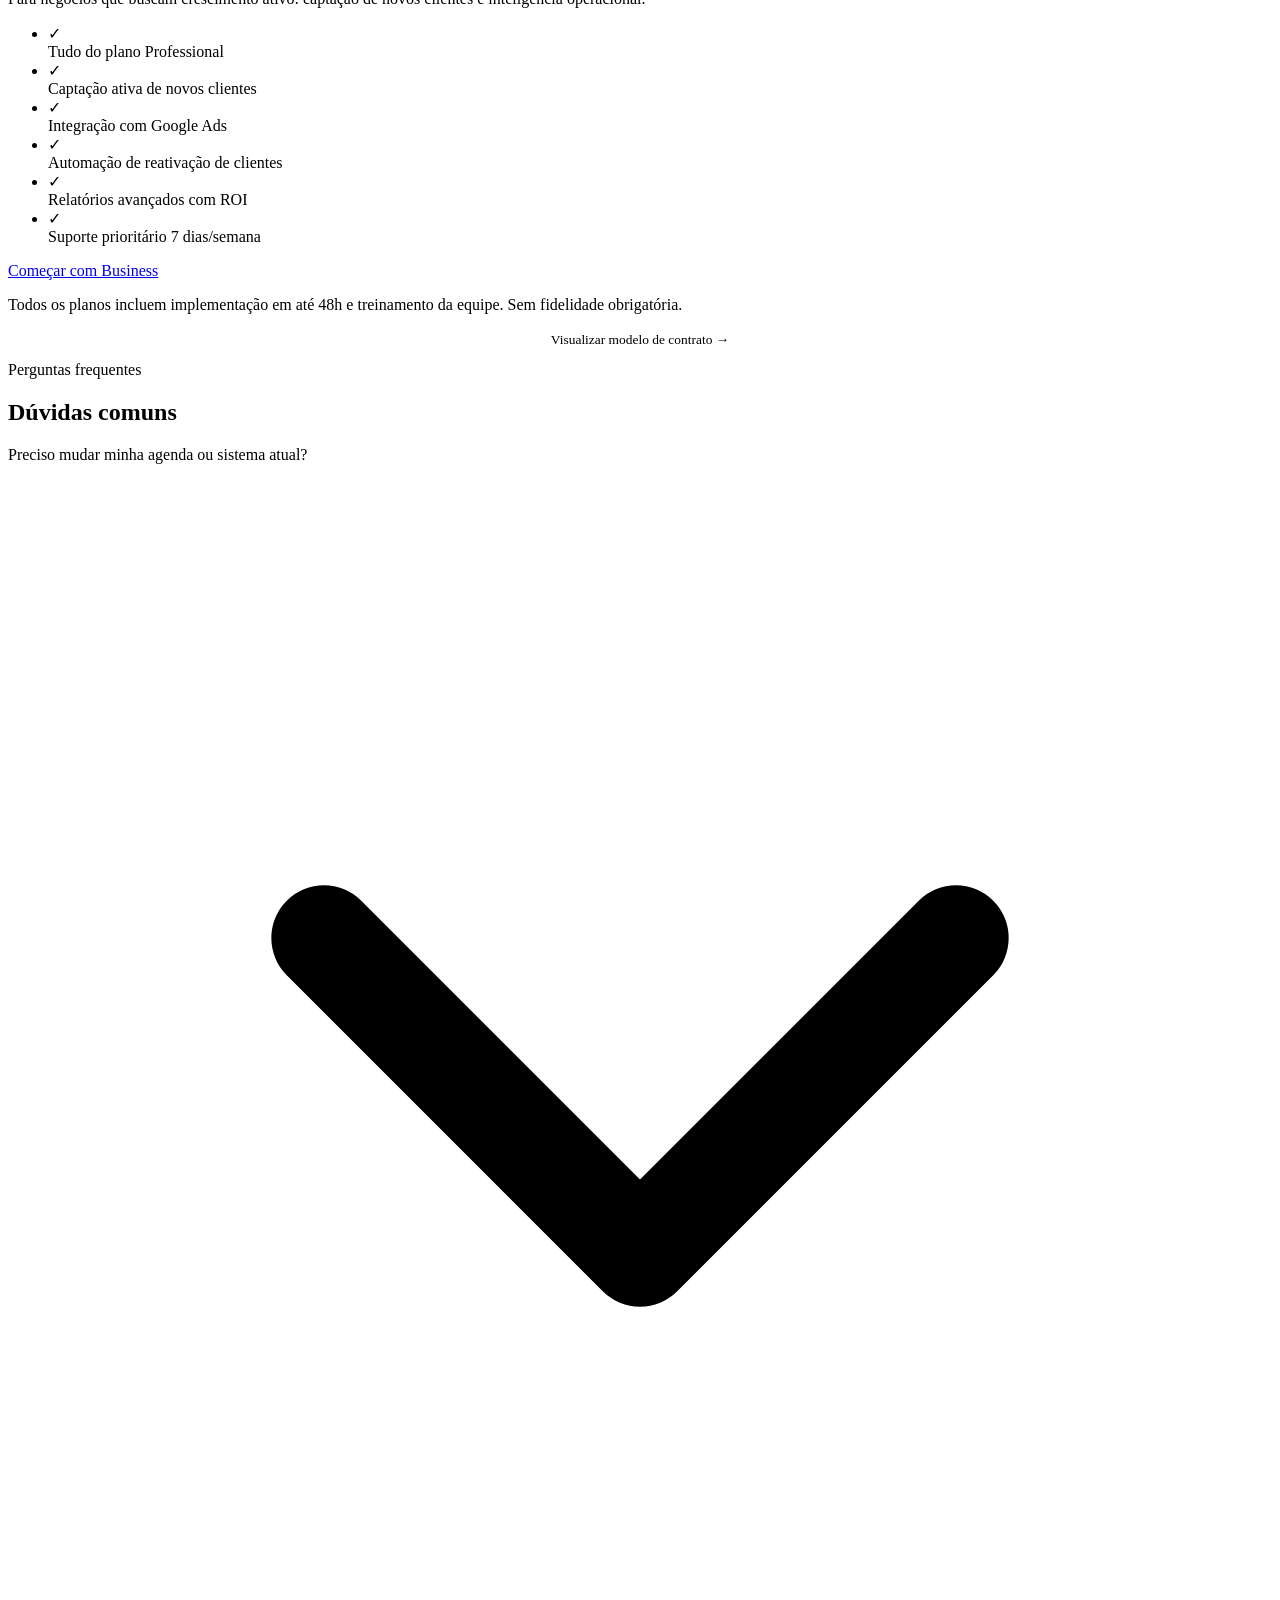
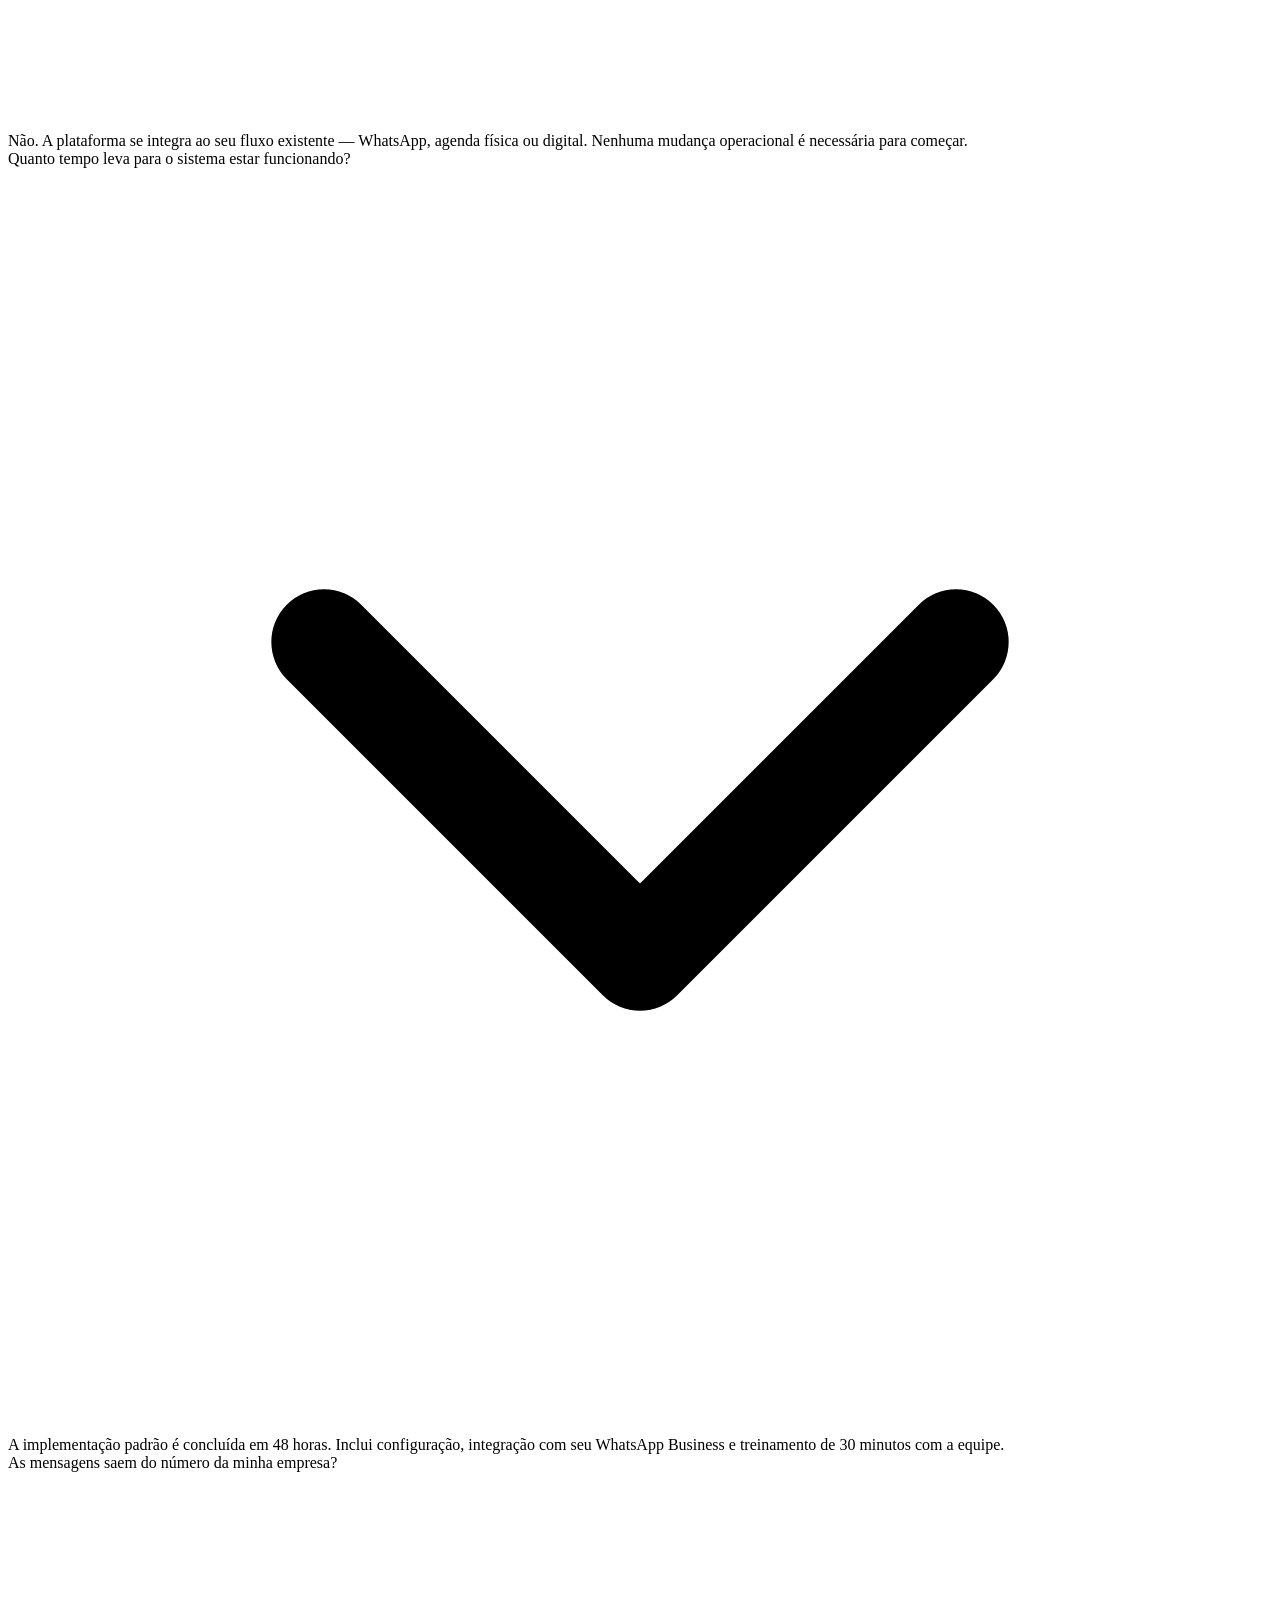
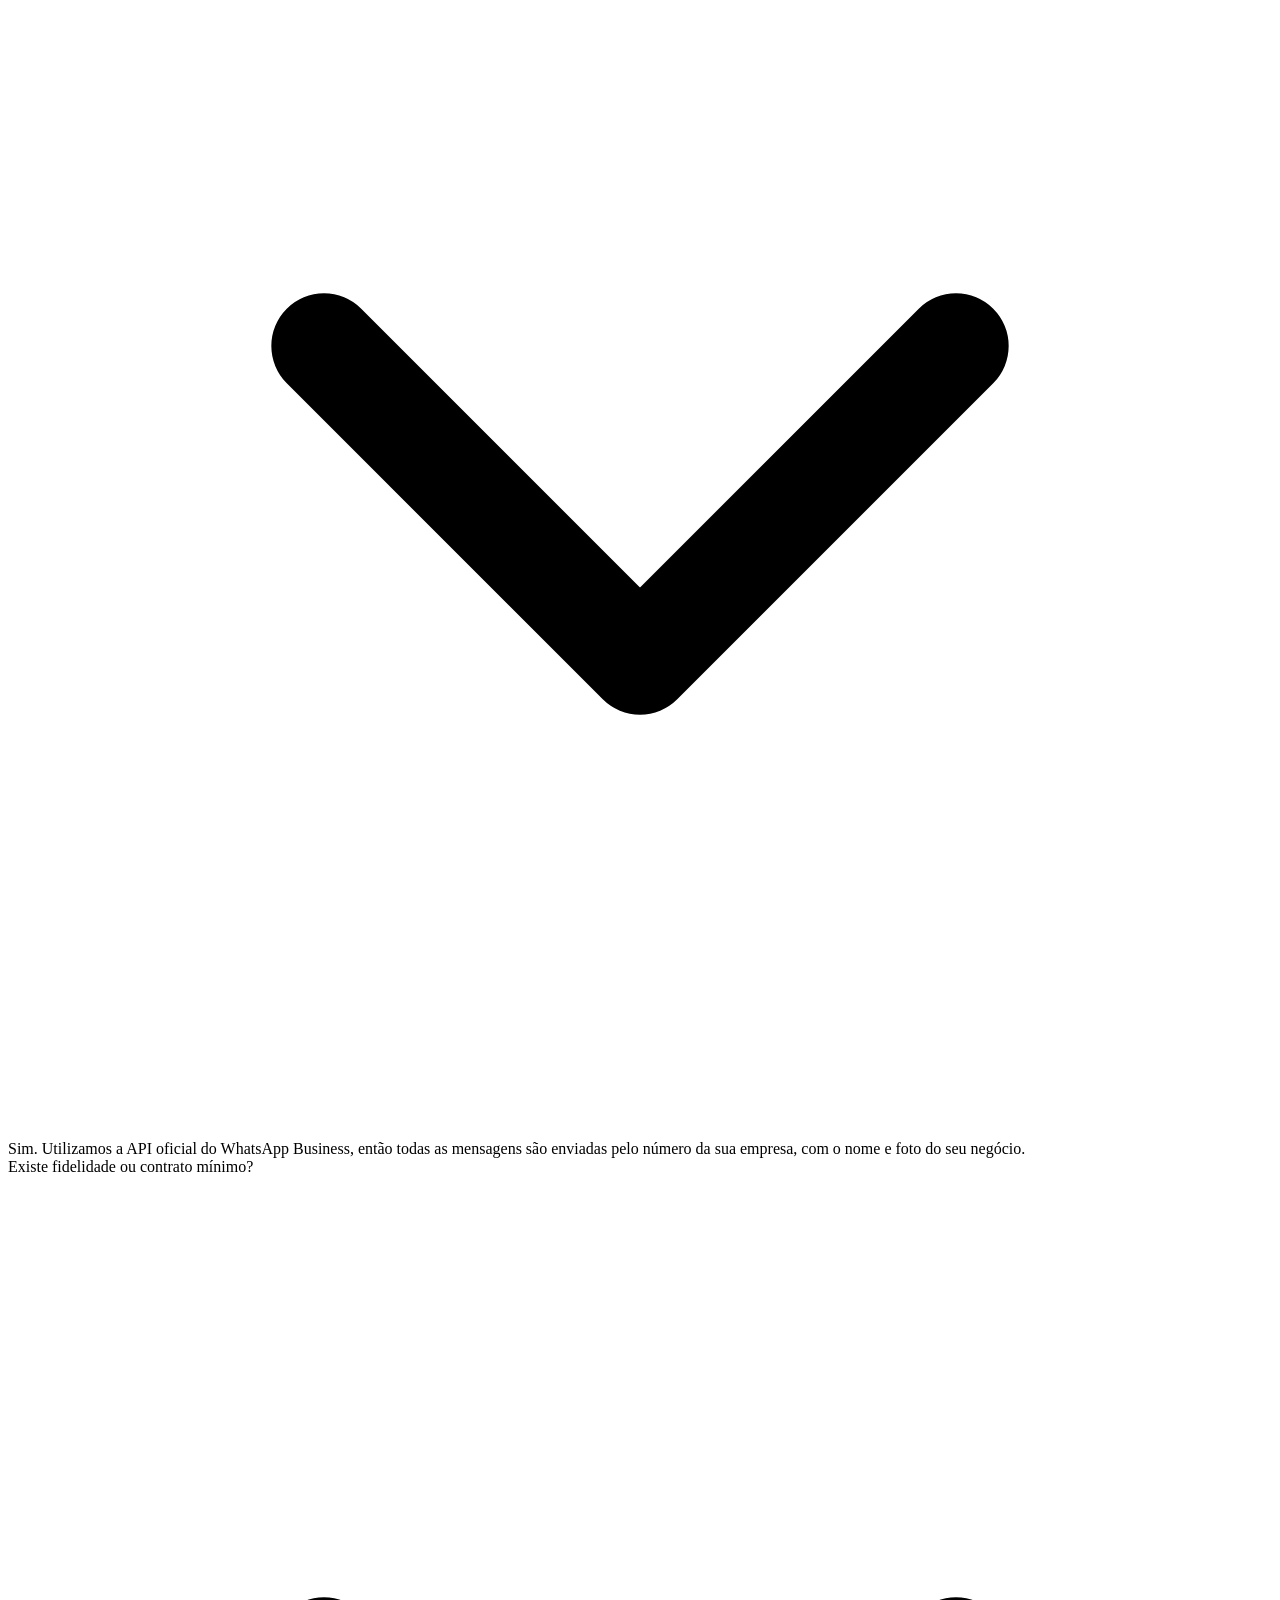
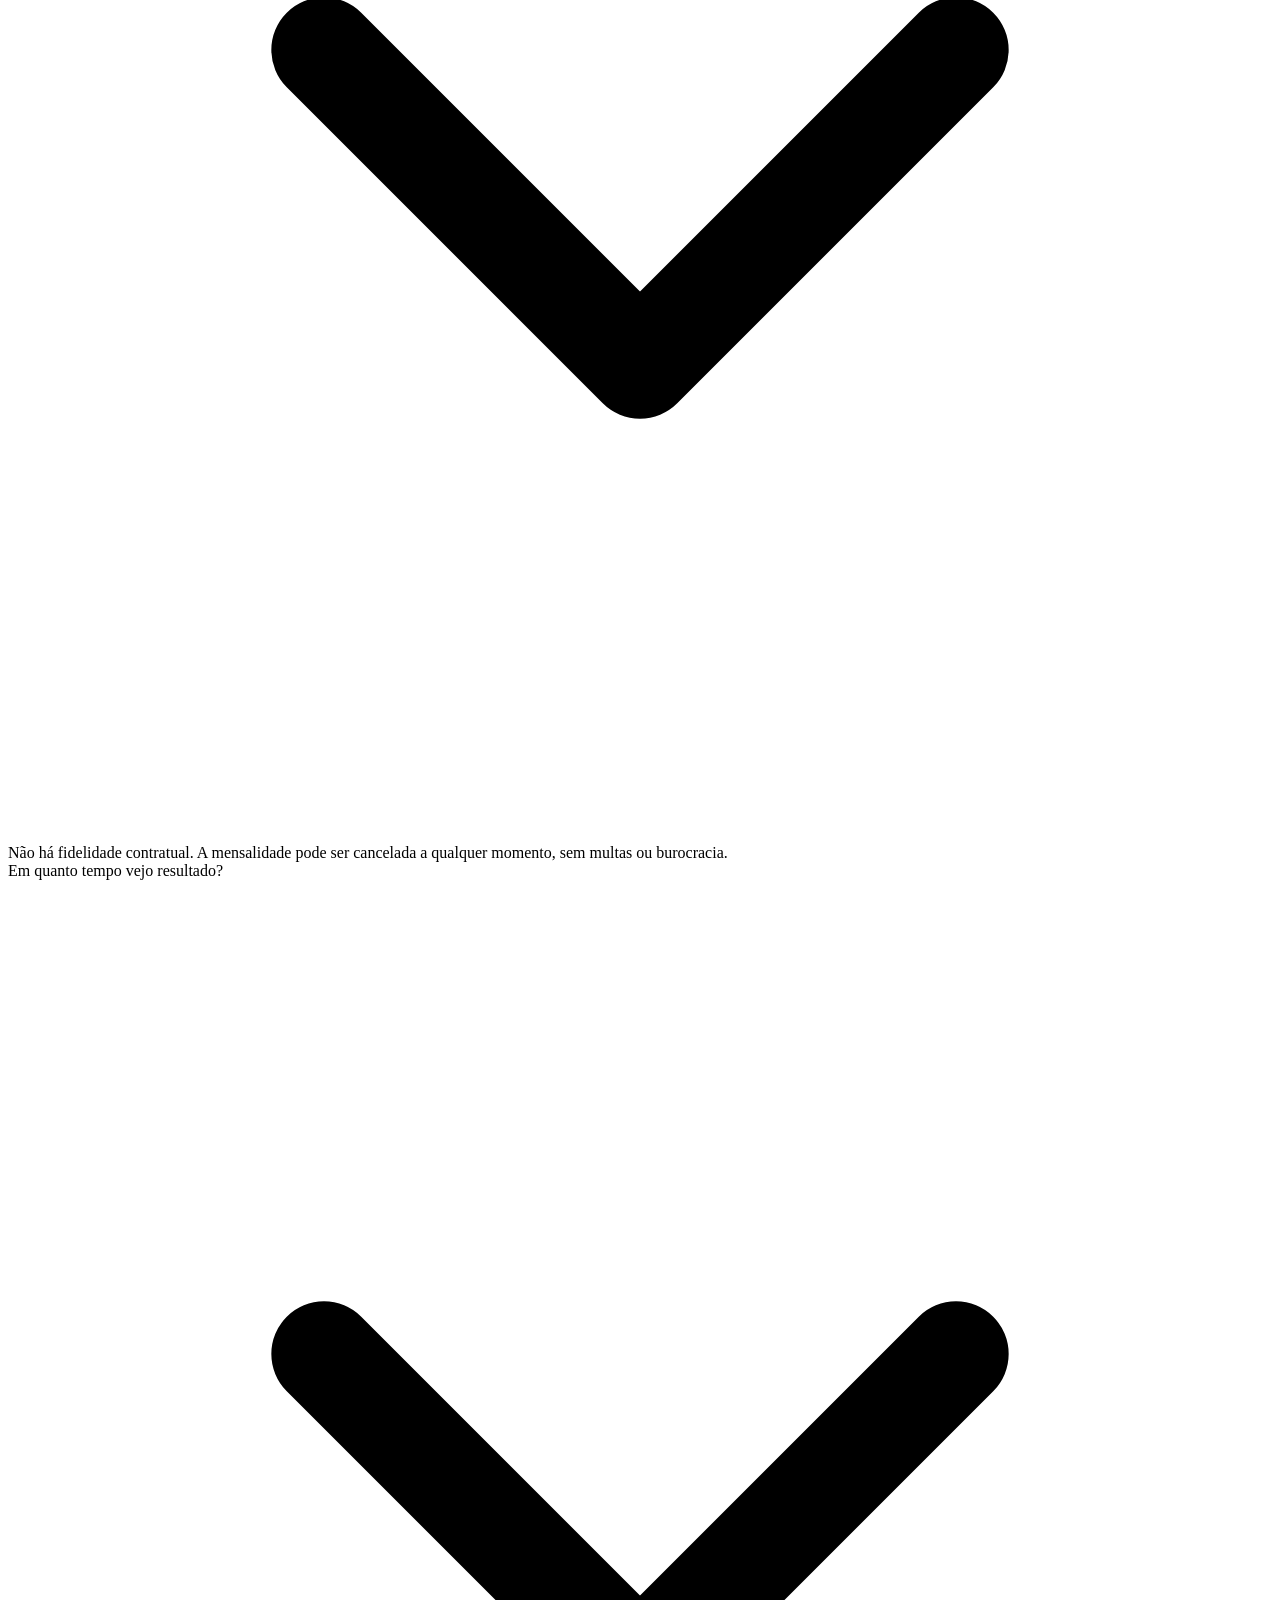
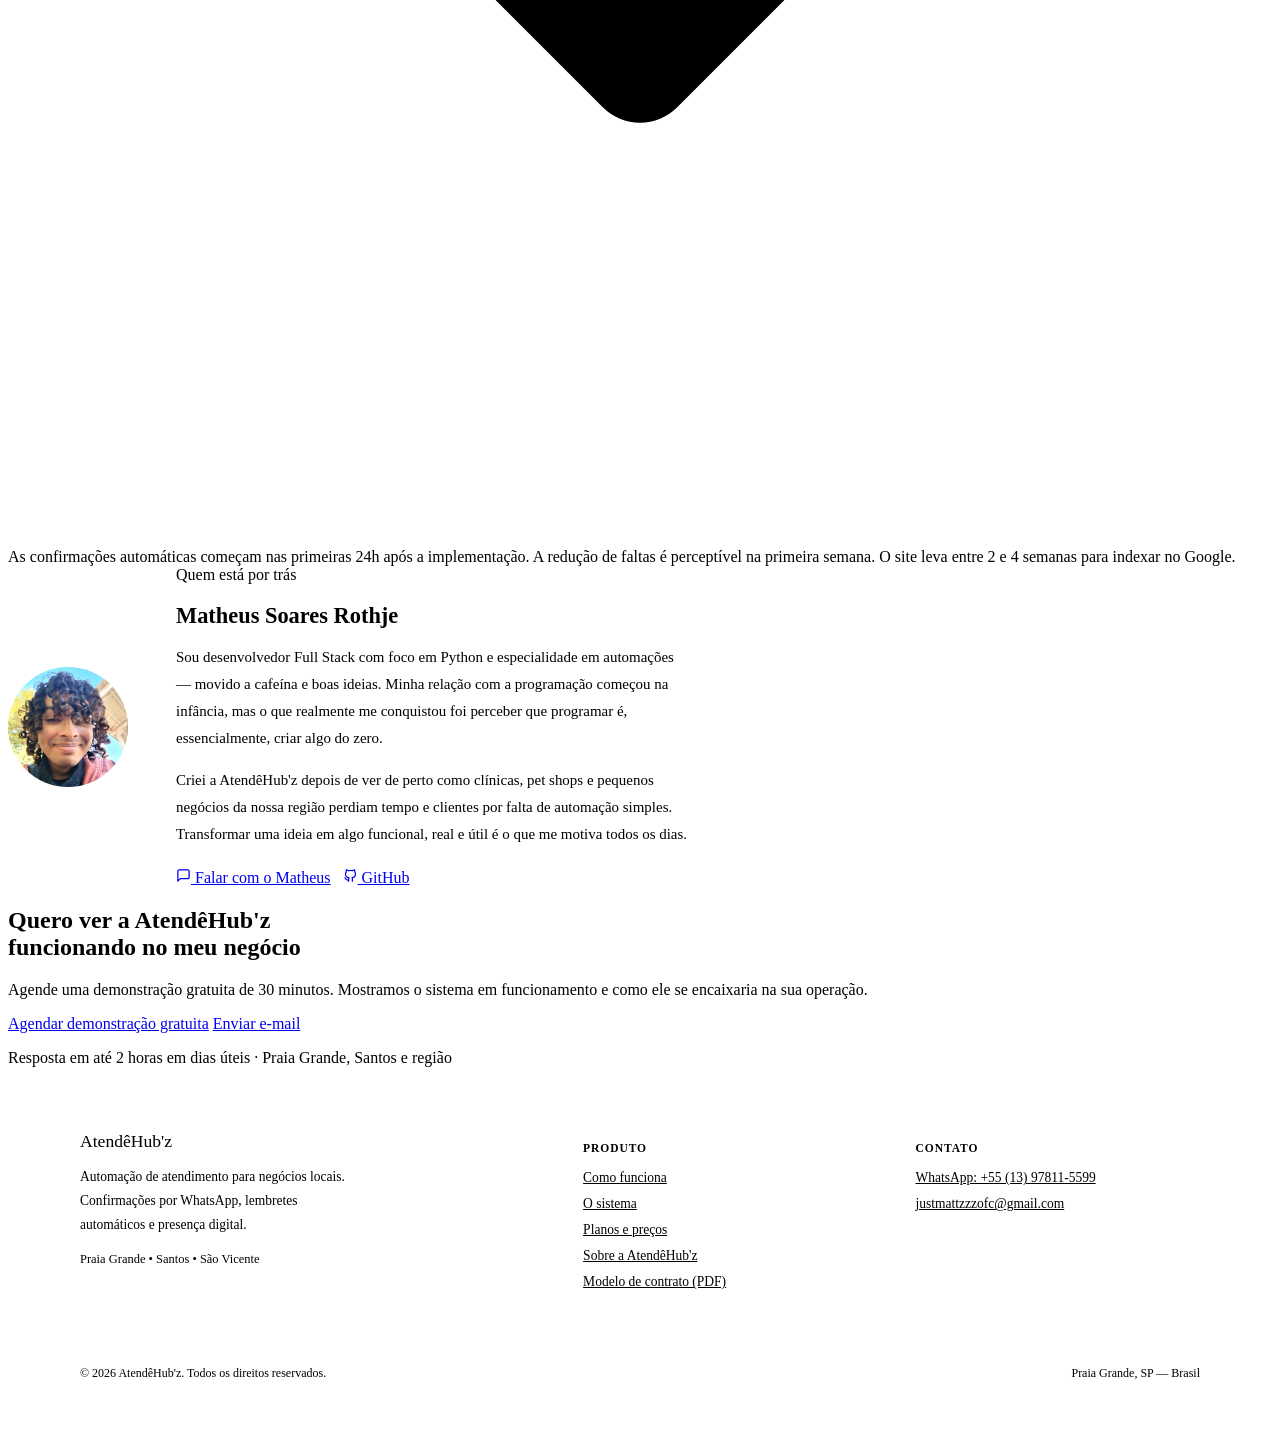
==== commit dab0e66c: "Add files via upload" ====
--- a/index.html
+++ b/index.html
@@ -34,7 +34,7 @@
         <!-- Sol: modo claro -->
         <svg class="icon-sun" width="16" height="16" viewBox="0 0 24 24" fill="none" stroke="currentColor" stroke-width="2" stroke-linecap="round" stroke-linejoin="round"><circle cx="12" cy="12" r="5"/><line x1="12" y1="1" x2="12" y2="3"/><line x1="12" y1="21" x2="12" y2="23"/><line x1="4.22" y1="4.22" x2="5.64" y2="5.64"/><line x1="18.36" y1="18.36" x2="19.78" y2="19.78"/><line x1="1" y1="12" x2="3" y2="12"/><line x1="21" y1="12" x2="23" y2="12"/><line x1="4.22" y1="19.78" x2="5.64" y2="18.36"/><line x1="18.36" y1="5.64" x2="19.78" y2="4.22"/></svg>
       </button>
-      <a href="#contato" class="nav-cta">Demonstração gratuita</a>
+      <a href="#contato" class="nav-cta"><span class="nav-cta-full">Demonstração gratuita</span><span class="nav-cta-short">Demonstração</span></a>
     </div>
   </div>
 </nav>
@@ -245,7 +245,7 @@
         <span style="width:12px;height:12px;border-radius:50%;background:#FF5F57;display:inline-block"></span>
         <span style="width:12px;height:12px;border-radius:50%;background:#FEBC2E;display:inline-block"></span>
         <span style="width:12px;height:12px;border-radius:50%;background:#28C840;display:inline-block"></span>
-        <span style="margin-left:12px;font-size:0.72rem;color:#64748B;font-family:monospace">app.atendeehubz.com.br — Painel</span>
+        <span class="dash-chrome-url" style="margin-left:12px;font-size:0.72rem;color:#64748B;font-family:monospace">app.atendeehubz.com.br — Painel</span>
       </div>
       <!-- Dashboard body -->
       <div class="dash-body" style="display:grid;grid-template-columns:200px 1fr;min-height:480px">
@@ -275,12 +275,12 @@
         <!-- Main content -->
         <div class="dash-main">
           <!-- Header row -->
-          <div style="display:flex;justify-content:space-between;align-items:center;margin-bottom:20px">
-            <div>
+          <div class="dash-header-row" style="display:flex;justify-content:space-between;align-items:center;margin-bottom:20px;gap:12px">
+            <div class="dash-header-titles">
               <div class="dash-header-title">Hoje — sexta-feira</div>
               <div class="dash-header-sub">12 agendamentos · 9 confirmados · 2 pendentes · 1 cancelado</div>
             </div>
-            <div style="background:#2563EB;color:#fff;font-size:0.75rem;font-weight:600;padding:6px 14px;border-radius:6px;cursor:pointer">+ Novo agendamento</div>
+            <div class="dash-new-btn" style="background:#2563EB;color:#fff;font-size:0.75rem;font-weight:600;padding:6px 14px;border-radius:6px;cursor:pointer;flex-shrink:0;white-space:nowrap">+ Novo agendamento</div>
           </div>
           <!-- KPI cards -->
           <div class="dash-kpi-grid">
@@ -455,6 +455,11 @@
       </div>
     </div>
     <p class="planos-note">Todos os planos incluem implementação em até 48h e treinamento da equipe. Sem fidelidade obrigatória.</p>
+    <p style="text-align:center;margin-top:18px;font-size:0.84rem;color:var(--muted)">
+      <a href="contrato.html" target="_blank" rel="noopener" style="color:var(--blue);font-weight:500;text-decoration:none">
+        Visualizar modelo de contrato &rarr;
+      </a>
+    </p>
   </div>
 </section>
 
@@ -565,6 +570,7 @@
           <a href="#sistema" style="font-size:0.845rem;color:var(--muted)">O sistema</a>
           <a href="#planos" style="font-size:0.845rem;color:var(--muted)">Planos e preços</a>
           <a href="#sobre" style="font-size:0.845rem;color:var(--muted)">Sobre a AtendêHub'z</a>
+          <a href="contrato.html" target="_blank" rel="noopener" style="font-size:0.845rem;color:var(--muted)">Modelo de contrato (PDF)</a>
         </div>
       </div>
       <!-- Contact col -->
@@ -586,4 +592,4 @@
 
 <script src="script.js"></script>
 </body>
-</html>
+</html>
--- a/mobile.css
+++ b/mobile.css
@@ -0,0 +1,216 @@
+/* ════════════════════════════════════════════════════════
+   MOBILE.CSS — Responsividade mobile-first
+   Carregado DEPOIS de styles.css.
+   styles.css define o layout padrão (desktop, >=1024px).
+   Este arquivo assume telas pequenas como base e usa
+   min-width para "destravar" o layout aos poucos conforme
+   a tela cresce — só atua abaixo de 1024px (acima disso,
+   o layout desktop de styles.css permanece intocado).
+   ════════════════════════════════════════════════════════ */
+
+@media (max-width: 1023.98px) {
+
+  /* ── BASE MOBILE (telefones pequenos, a partir de ~360px) ── */
+
+  body{font-size:15.5px}
+
+  .container,
+  .container-sm,
+  .container-xs{
+    padding:0 22px;
+  }
+
+  /* NAV */
+  .nav-inner{padding:0 18px}
+  .nav-logo{font-size:0.95rem}
+  .nav-links{gap:12px}
+  .nav-links a:not(.nav-cta):not(.theme-toggle){display:none}
+  .nav-cta{padding:8px 14px;font-size:0.8rem !important}
+
+  /* HERO */
+  .hero{padding:104px 22px 64px}
+  .hero-badge{font-size:0.7rem;padding:5px 12px;margin-bottom:28px;text-align:left;line-height:1.4}
+  .hero h1{font-size:clamp(2rem,8vw,2.5rem);margin-bottom:20px;line-height:1.18}
+  .hero-sub{font-size:0.98rem;line-height:1.7}
+  .hero-actions{margin-top:32px;flex-direction:column;align-items:stretch;gap:12px}
+  .hero-actions a{justify-content:center;width:100%;padding:13px 22px}
+
+  /* PROOF STRIP */
+  .proof-strip{padding:36px 22px}
+  .proof-inner{flex-direction:column;gap:0}
+  .proof-item{
+    border-right:none;border-bottom:1px solid var(--border);
+    padding:20px 4px;width:100%;min-width:0;
+  }
+  .proof-item:last-child{border-bottom:none}
+  .proof-num{font-size:1.6rem}
+  .proof-label{font-size:0.84rem;margin-top:8px}
+
+  /* SECTION BASE */
+  .section{padding:64px 22px}
+  .section-tag{margin-bottom:14px}
+  .section-h{font-size:clamp(1.5rem,6vw,1.9rem);margin-bottom:18px}
+  .section-p{max-width:100%;font-size:0.95rem}
+
+  /* PROBLEMA */
+  .problema-grid{grid-template-columns:1fr;gap:48px}
+  .challenge-list{margin-top:32px}
+  .challenge{padding:20px 0;gap:14px}
+  .challenge-text h4{font-size:0.92rem}
+  .challenge-text p{font-size:0.86rem;line-height:1.65}
+  .impact-card{position:static}
+  .impact-card-header{padding:18px 20px}
+  .impact-rows{padding:18px 20px;gap:18px}
+  .impact-footer{padding:16px 20px}
+
+  /* FEATURES */
+  .features-header{margin-bottom:44px}
+  .features-grid{grid-template-columns:1fr;gap:1px}
+  .feature{padding:28px 22px}
+  .feature h3{font-size:0.94rem}
+  .feature p{font-size:0.86rem}
+
+  /* COMO FUNCIONA */
+  .steps-wrap{margin-top:44px}
+  .step{grid-template-columns:34px 1fr;gap:16px;padding-bottom:36px}
+  .step-num{width:30px;height:30px;font-size:0.74rem}
+  .step-content h3{font-size:0.94rem}
+  .step-content p{font-size:0.86rem;line-height:1.7}
+
+  /* DASHBOARD MOCKUP */
+  div[style*="grid-template-columns:200px 1fr"]{
+    grid-template-columns:1fr !important;
+    min-height:auto !important;
+  }
+  .dash-sidebar{
+    padding:16px 0;
+    display:flex;
+    overflow-x:auto;
+    -webkit-overflow-scrolling:touch;
+  }
+  .dash-sidebar > div:first-child{
+    border-bottom:none !important;margin-bottom:0 !important;
+    padding:0 18px !important;display:flex;align-items:center;flex-shrink:0;
+  }
+  .dash-sidebar > div:last-child{
+    display:flex !important;flex-direction:row !important;
+    gap:8px !important;padding:0 14px !important;
+  }
+  .dash-sidebar > div:last-child > div{white-space:nowrap;flex-shrink:0;padding:8px 12px !important}
+  .dash-main{padding:20px}
+  .dash-kpi-grid{grid-template-columns:repeat(2,1fr);gap:12px;margin-bottom:20px}
+  .dash-kpi{padding:14px}
+  .dash-kpi-label{font-size:0.64rem}
+  .dash-kpi-val{font-size:1.3rem}
+  .dash-agenda-head{padding:14px 16px}
+  .dash-row{
+    padding:14px 16px;gap:4px 12px;
+    display:grid;
+    grid-template-columns:auto 8px 1fr;
+    align-items:center;
+  }
+  .dash-row > div:last-child{
+    grid-column:1 / -1;
+    margin-top:6px;margin-left:20px;
+  }
+  .dash-time{width:auto;font-size:0.7rem}
+
+  /* CASES */
+  .cases-header{margin-bottom:40px}
+  .cases-grid{grid-template-columns:1fr;gap:16px}
+  .case-card{padding:26px}
+  .case-card p{font-size:0.88rem}
+
+  /* PLANOS */
+  .planos-header{margin-bottom:40px}
+  .planos-grid{grid-template-columns:1fr;gap:20px}
+  .plano-featured{margin:0}
+  .plano{padding:28px}
+  .plano-price{font-size:1.8rem}
+
+  /* FAQ */
+  .faq-wrap{margin-top:40px}
+  .faq-q{font-size:0.9rem;padding:18px 0;gap:12px;line-height:1.4}
+  .faq-a{font-size:0.85rem;line-height:1.7}
+  .faq-item.open .faq-a{max-height:400px;padding-bottom:22px}
+
+  /* SOBRE / FUNDADOR */
+  #sobre .container-sm > div{
+    grid-template-columns:1fr !important;
+    text-align:center;gap:28px !important;
+  }
+  #sobre .container-sm > div > div:first-child{
+    display:flex;flex-direction:column;align-items:center;
+  }
+  #sobre .container-sm > div > div:last-child p{font-size:0.92rem;line-height:1.75}
+  #sobre .container-sm > div > div:last-child > div:last-child{
+    justify-content:center;
+  }
+
+  /* CTA FINAL */
+  .cta-section{padding:64px 22px}
+  .cta-section h2{font-size:clamp(1.7rem,6vw,2.1rem);margin-bottom:18px}
+  .cta-section p{font-size:0.92rem;margin-bottom:32px}
+  .cta-section .hero-actions{flex-direction:column;align-items:stretch}
+  .cta-note{margin-top:18px;font-size:0.76rem;line-height:1.6}
+
+  /* FOOTER */
+  footer > div{padding:44px 22px 28px !important}
+  footer > div > div:first-child{
+    grid-template-columns:1fr !important;gap:36px;
+    padding-bottom:36px !important;
+  }
+  footer > div > div:last-child{
+    flex-direction:column;align-items:flex-start !important;gap:8px;
+  }
+
+  /* ── TELAS UM POUCO MAIORES (a partir de ~481px) ── */
+  @media (min-width:481px){
+    .hero-actions{flex-direction:row;align-items:center}
+    .hero-actions a{width:auto}
+    .proof-inner{flex-direction:row}
+    .proof-item{
+      flex:1 1 45%;border-right:none;
+      border-bottom:1px solid var(--border);
+    }
+    .dash-kpi-grid{grid-template-columns:repeat(4,1fr)}
+    .cta-section .hero-actions{flex-direction:row;align-items:center}
+  }
+
+  /* ── TABLETS (a partir de ~768px) ── */
+  @media (min-width:768px){
+    .container,.container-sm,.container-xs{padding:0 32px}
+    .nav-inner{padding:0 32px}
+    .hero{padding:128px 32px 80px}
+    .section{padding:84px 32px}
+    .proof-strip{padding:44px 32px}
+    .proof-inner{flex-direction:row}
+    .proof-item{border-right:1px solid var(--border);border-bottom:none}
+    .proof-item:last-child{border-right:none}
+    .problema-grid{grid-template-columns:1fr 1fr;gap:48px}
+    .impact-card{position:sticky;top:80px}
+    .features-grid{grid-template-columns:repeat(2,1fr)}
+    .cases-grid{grid-template-columns:repeat(2,1fr)}
+    .planos-grid{grid-template-columns:1fr}
+    .dash-row{
+      display:flex;
+      grid-template-columns:none;
+      align-items:center;
+    }
+    .dash-row > div:last-child{grid-column:auto;margin-top:0;margin-left:0}
+    footer > div > div:first-child{grid-template-columns:1.6fr 1fr 1fr !important}
+    footer > div > div:last-child{flex-direction:row !important;align-items:center !important}
+    #sobre .container-sm > div{
+      grid-template-columns:auto 1fr !important;text-align:left;
+    }
+    #sobre .container-sm > div > div:first-child{display:block}
+    #sobre .container-sm > div > div:last-child > div:last-child{justify-content:flex-start}
+    div[style*="grid-template-columns:200px 1fr"]{
+      grid-template-columns:180px 1fr !important;
+    }
+    .dash-sidebar{display:block;overflow-x:visible}
+    .dash-sidebar > div:first-child{padding:0 14px 16px !important;border-bottom:1px solid #1E293B !important;margin-bottom:14px !important}
+    .dash-sidebar > div:last-child{flex-direction:column !important;padding:0 8px !important}
+    .dash-sidebar > div:last-child > div{padding:8px 10px !important}
+  }
+}
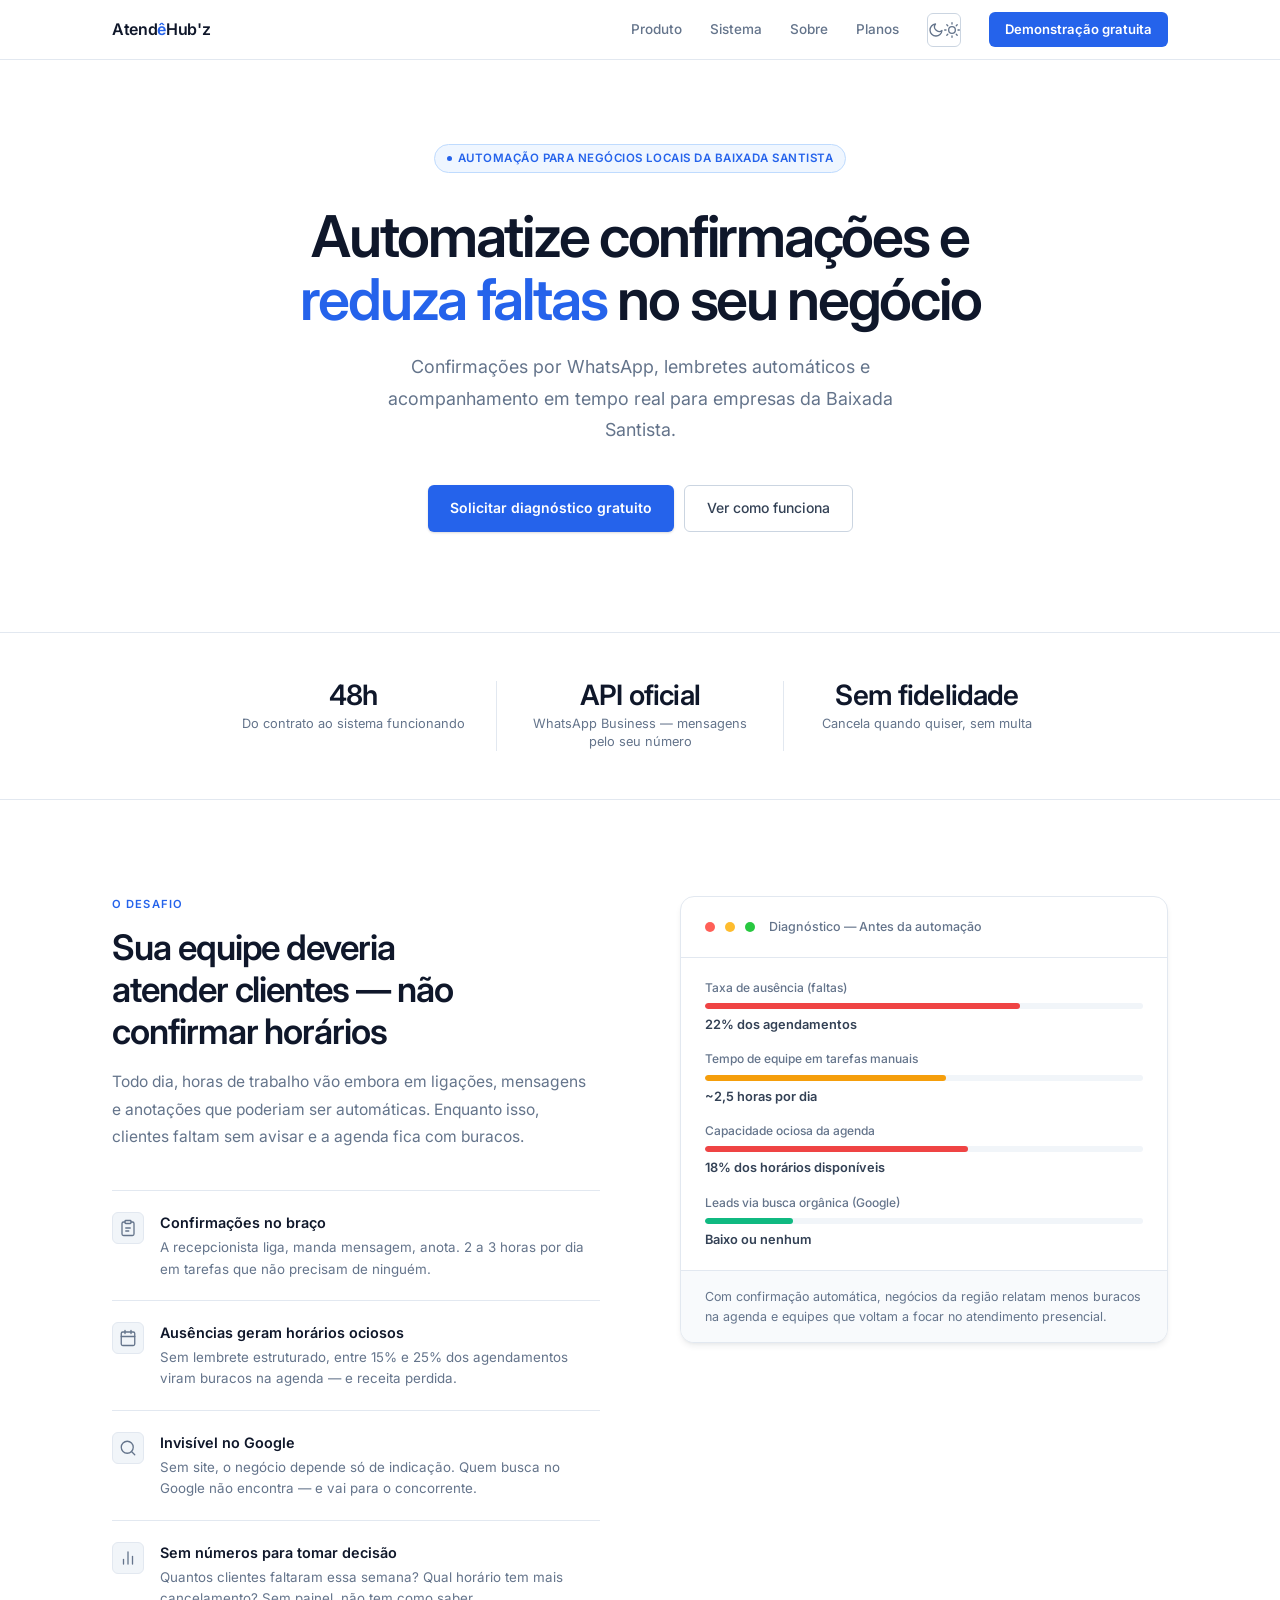
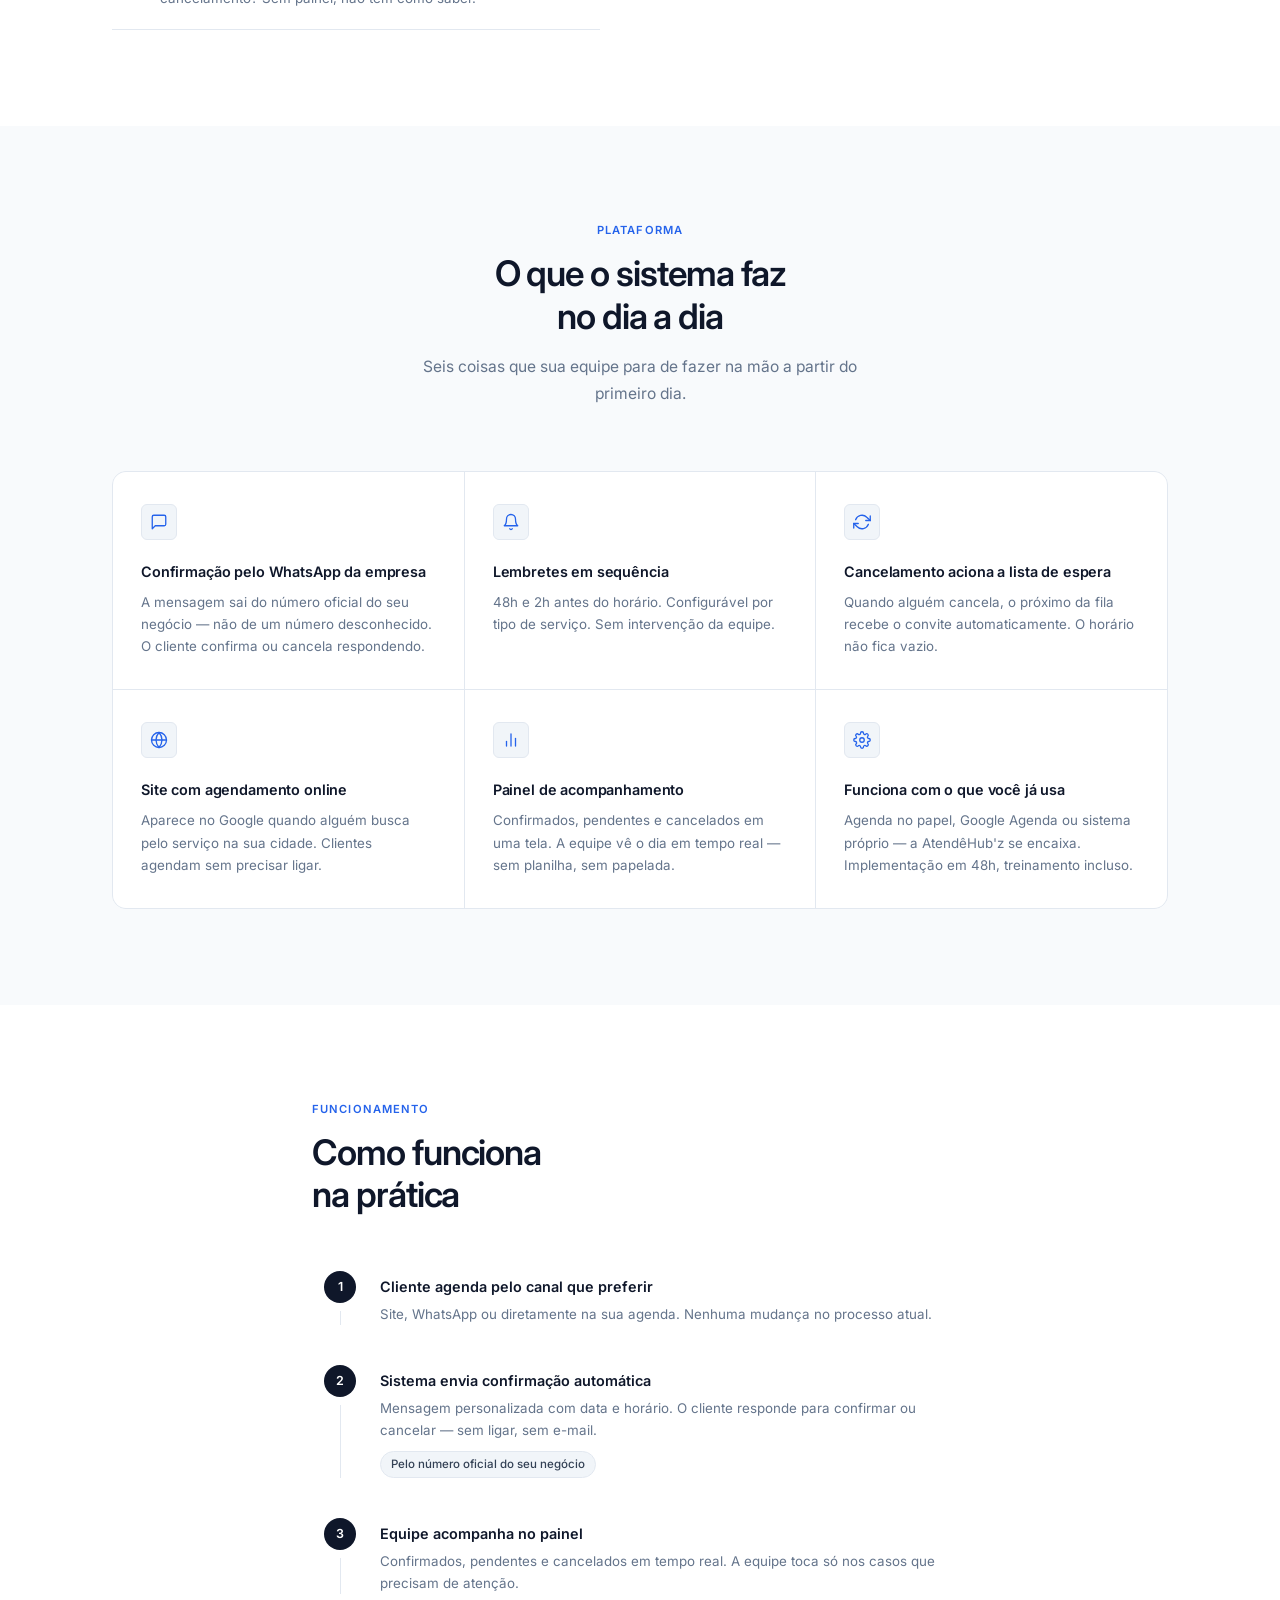
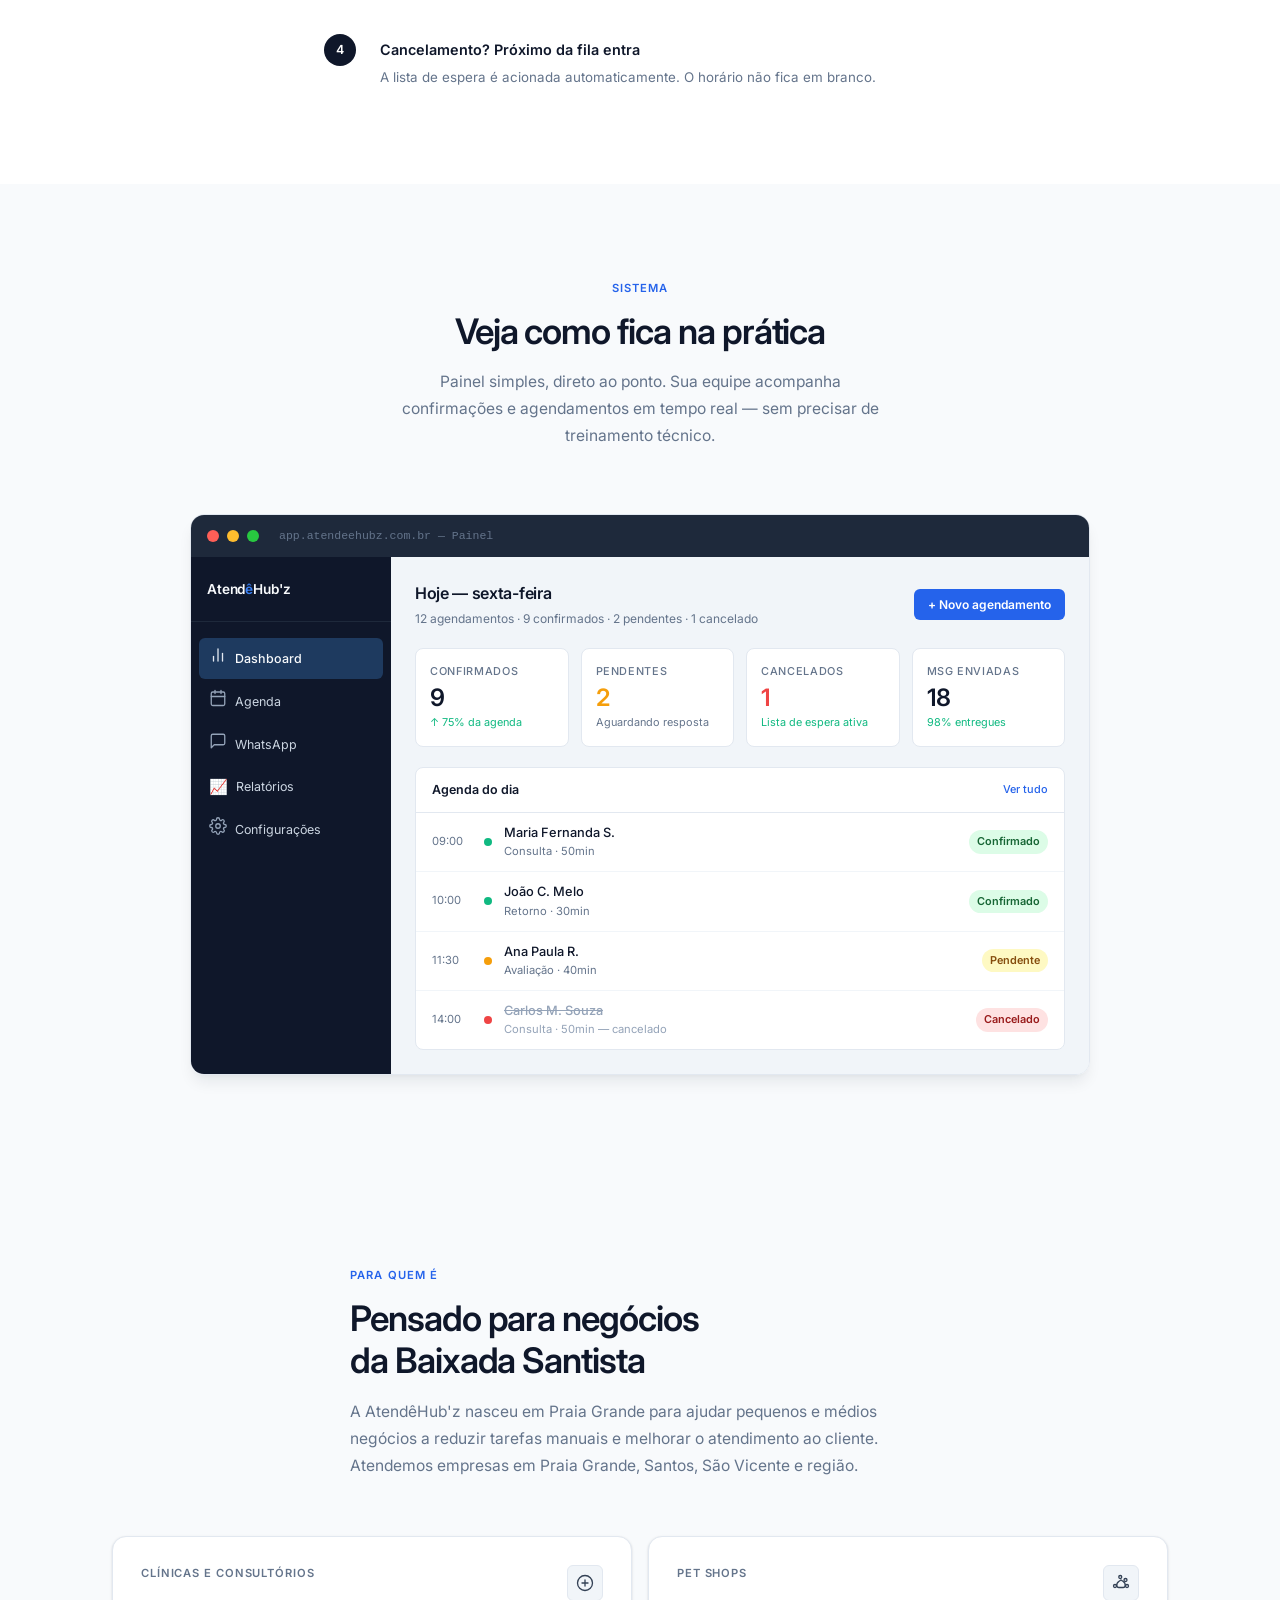
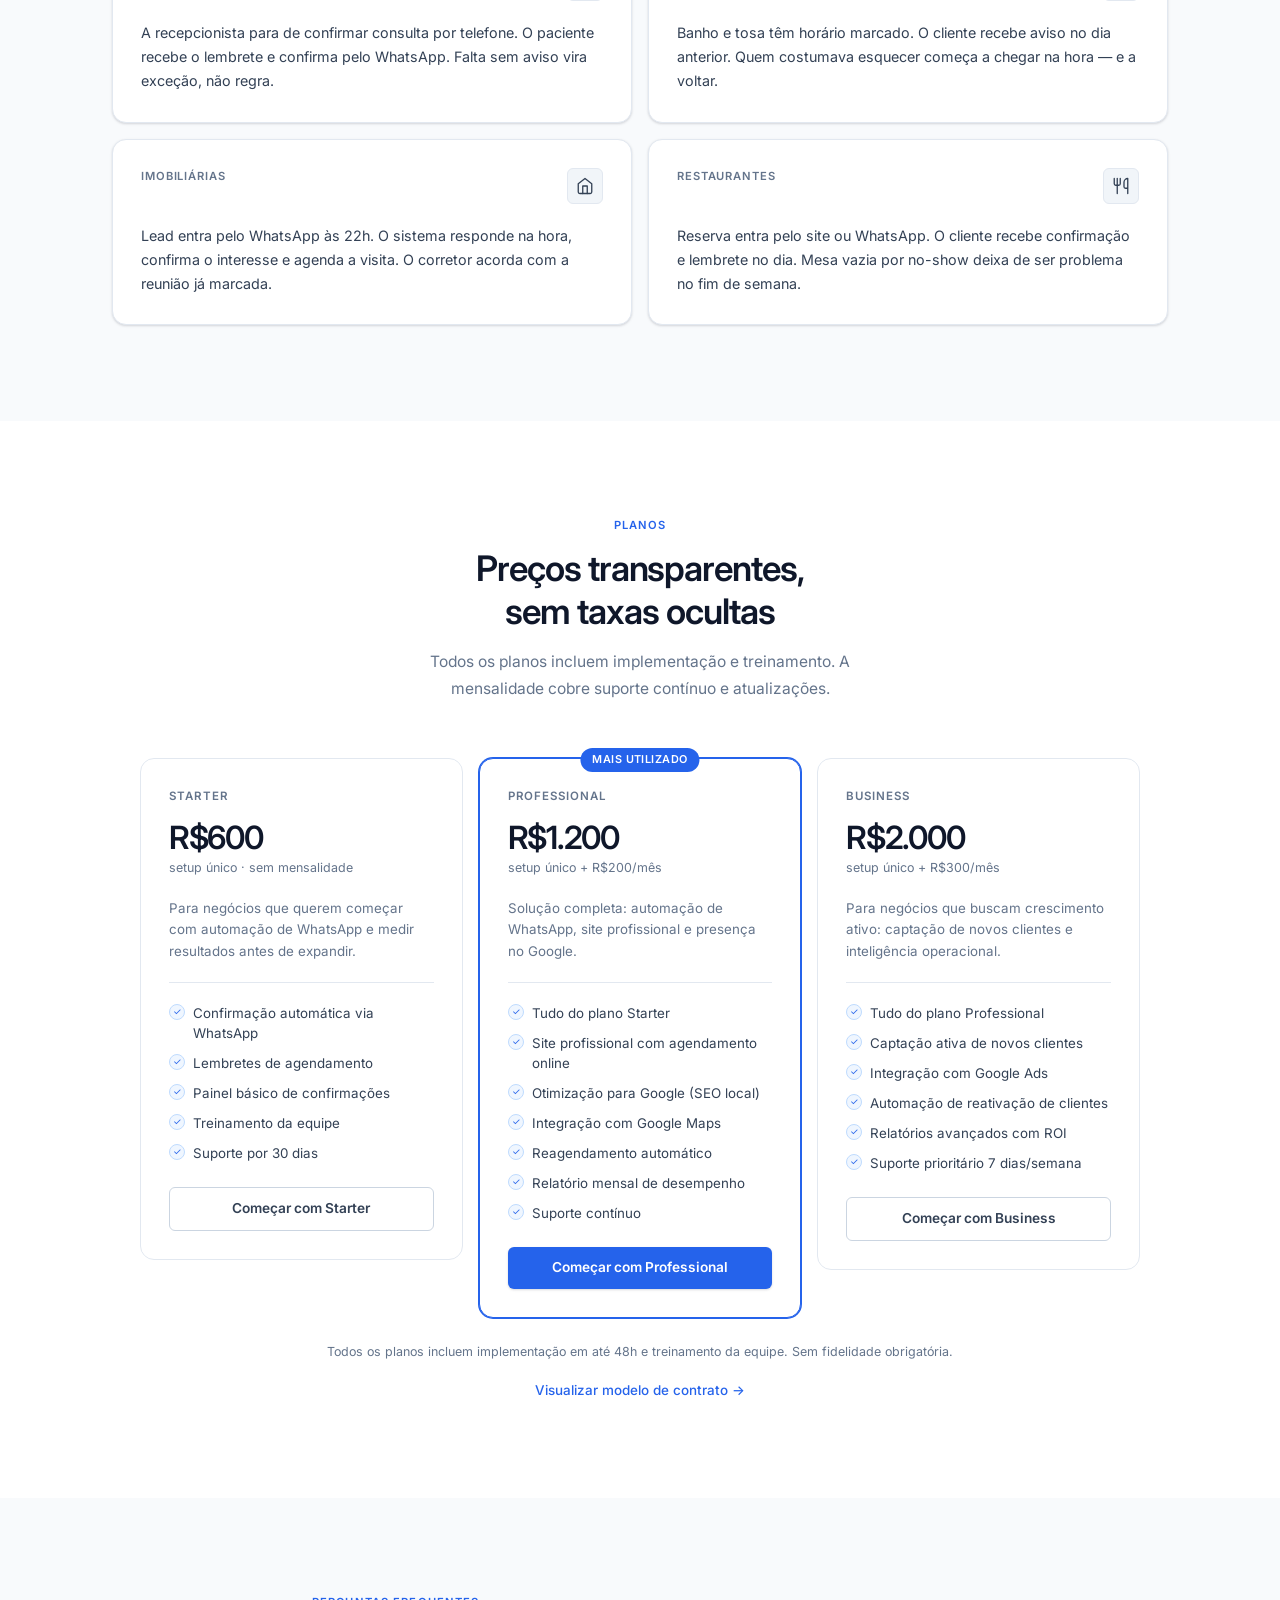
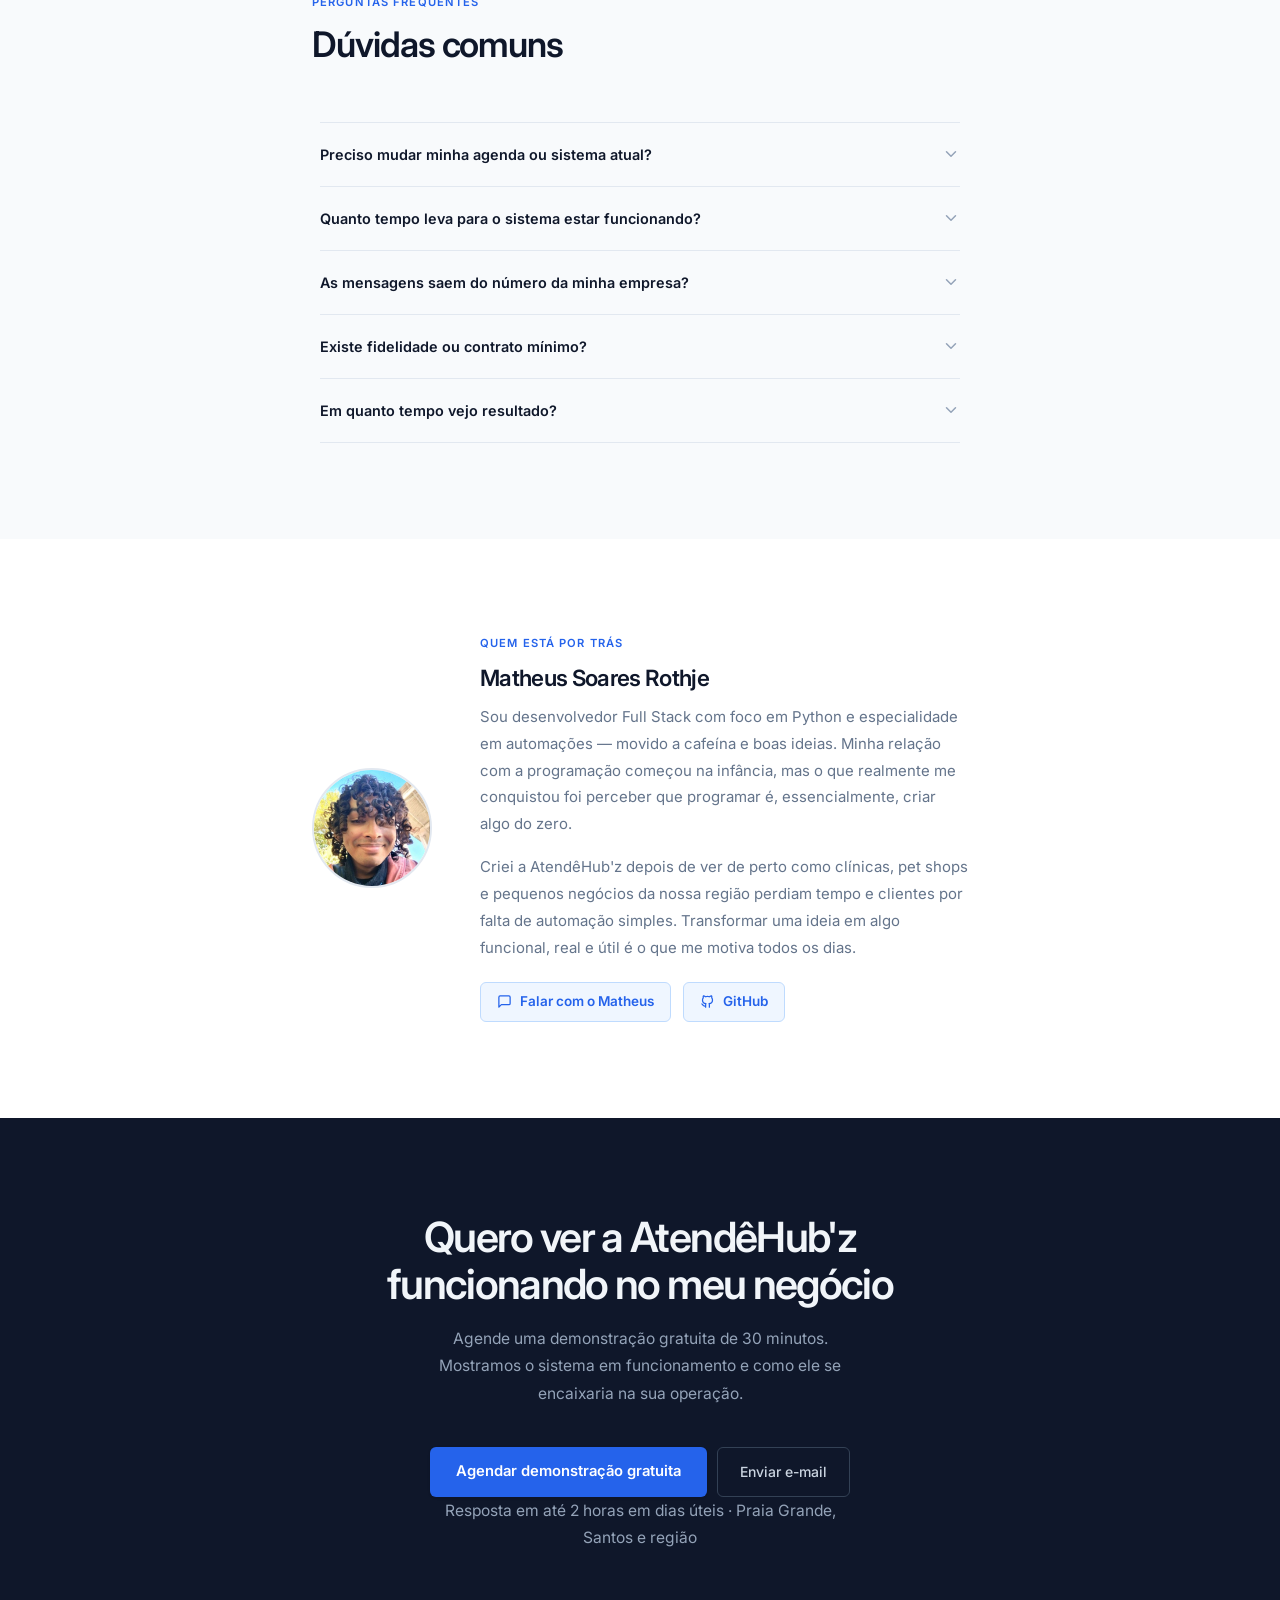
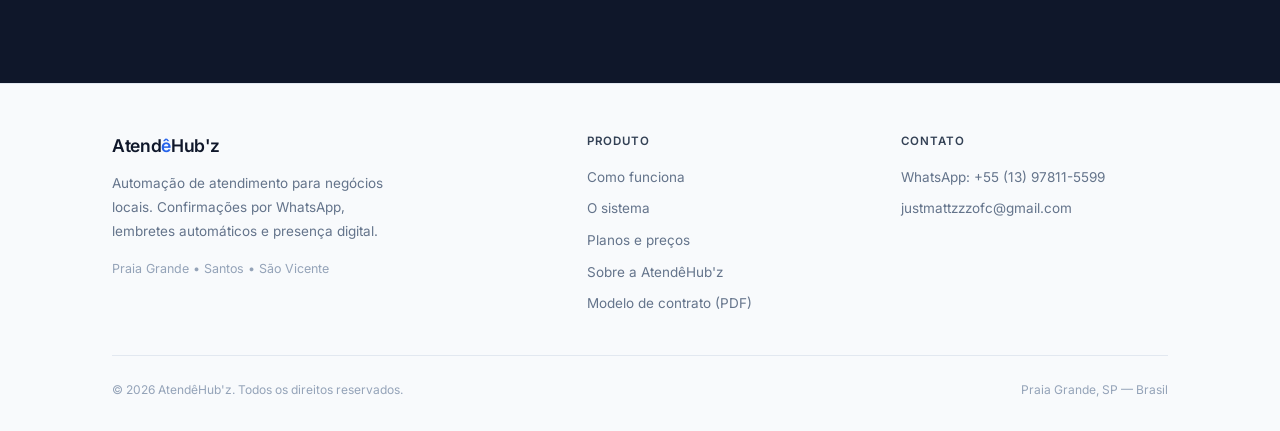
==== commit 5af2dadc: "Add files via upload" ====
--- a/index.html
+++ b/index.html
@@ -248,7 +248,7 @@
         <span class="dash-chrome-url" style="margin-left:12px;font-size:0.72rem;color:#64748B;font-family:monospace">app.atendeehubz.com.br — Painel</span>
       </div>
       <!-- Dashboard body -->
-      <div class="dash-body" style="display:grid;grid-template-columns:200px 1fr;min-height:480px">
+      <div class="dash-body dash-body-grid">
         <!-- Sidebar (sempre escuro — é o design do app simulado) -->
         <div class="dash-sidebar">
           <div style="padding:0 16px 20px;border-bottom:1px solid #1E293B;margin-bottom:16px">
--- a/styles.css
+++ b/styles.css
@@ -0,0 +1,583 @@
+/* ── RESET ── */
+*,*::before,*::after{box-sizing:border-box;margin:0;padding:0}
+html{scroll-behavior:smooth;-webkit-font-smoothing:antialiased}
+
+/* ── TOKENS — LIGHT (padrão) ── */
+:root{
+  --ink:       #0F172A;
+  --ink-2:     #1E293B;
+  --ink-3:     #334155;
+  --muted:     #64748B;
+  --muted-2:   #94A3B8;
+  --border:    #E2E8F0;
+  --border-2:  #CBD5E1;
+  --surface:   #F8FAFC;
+  --surface-2: #F1F5F9;
+  --white:     #FFFFFF;
+  --blue:      #2563EB;
+  --blue-h:    #1D4ED8;
+  --blue-s:    #EFF6FF;
+  --blue-b:    #BFDBFE;
+  --nav-bg:    rgba(255,255,255,0.92);
+  --cta-bg:    #0F172A;
+  --r:6px;
+  --r2:10px;
+  --r3:14px;
+  --shadow-s: 0 1px 2px rgba(15,23,42,.06),0 1px 3px rgba(15,23,42,.1);
+  --shadow-m: 0 4px 6px -1px rgba(15,23,42,.07),0 2px 4px -2px rgba(15,23,42,.07);
+  --shadow-l: 0 10px 15px -3px rgba(15,23,42,.08),0 4px 6px -4px rgba(15,23,42,.05);
+}
+
+/* ── TOKENS — DARK ── */
+html[data-theme="dark"]{
+  --ink:       #F1F5F9;
+  --ink-2:     #E2E8F0;
+  --ink-3:     #CBD5E1;
+  --muted:     #94A3B8;
+  --muted-2:   #64748B;
+  --border:    #1E293B;
+  --border-2:  #334155;
+  --surface:   #0D1526;
+  --surface-2: #1E293B;
+  --white:     #111827;
+  --blue:      #3B82F6;
+  --blue-h:    #60A5FA;
+  --blue-s:    #1E3A5F;
+  --blue-b:    #1D4ED8;
+  --nav-bg:    rgba(13,21,38,0.92);
+  --cta-bg:    #0D1526;
+  --shadow-s: 0 1px 2px rgba(0,0,0,.25),0 1px 3px rgba(0,0,0,.3);
+  --shadow-m: 0 4px 6px -1px rgba(0,0,0,.25),0 2px 4px -2px rgba(0,0,0,.2);
+  --shadow-l: 0 10px 15px -3px rgba(0,0,0,.3),0 4px 6px -4px rgba(0,0,0,.2);
+}
+
+/* Respeita preferência do sistema se o usuário não escolheu manualmente */
+@media (prefers-color-scheme: dark){
+  html:not([data-theme="light"]):not([data-theme="dark"]){
+    --ink:       #F1F5F9;
+    --ink-2:     #E2E8F0;
+    --ink-3:     #CBD5E1;
+    --muted:     #94A3B8;
+    --muted-2:   #64748B;
+    --border:    #1E293B;
+    --border-2:  #334155;
+    --surface:   #0D1526;
+    --surface-2: #1E293B;
+    --white:     #111827;
+    --blue:      #3B82F6;
+    --blue-h:    #60A5FA;
+    --blue-s:    #1E3A5F;
+    --blue-b:    #1D4ED8;
+    --nav-bg:    rgba(13,21,38,0.92);
+    --cta-bg:    #0D1526;
+    --shadow-s: 0 1px 2px rgba(0,0,0,.25),0 1px 3px rgba(0,0,0,.3);
+    --shadow-m: 0 4px 6px -1px rgba(0,0,0,.25),0 2px 4px -2px rgba(0,0,0,.2);
+    --shadow-l: 0 10px 15px -3px rgba(0,0,0,.3),0 4px 6px -4px rgba(0,0,0,.2);
+  }
+}
+
+/* ── BASE ── */
+body{font-family:'Inter',system-ui,sans-serif;color:var(--ink);background:var(--white);line-height:1.6;font-size:15px;transition:background .2s,color .2s;overflow-x:hidden}
+a{text-decoration:none;color:inherit}
+img{display:block;max-width:100%}
+
+/* ── LAYOUT ── */
+.container{max-width:1120px;margin:0 auto;padding:0 32px}
+.container-sm{max-width:720px;margin:0 auto;padding:0 32px}
+.container-xs{max-width:560px;margin:0 auto;padding:0 32px}
+
+/* ── NAV ── */
+nav{
+  position:fixed;top:0;left:0;right:0;z-index:100;
+  height:60px;
+  background:var(--nav-bg);
+  backdrop-filter:blur(16px) saturate(180%);
+  border-bottom:1px solid var(--border);
+  transition:background .2s,border-color .2s;
+}
+.nav-inner{
+  height:100%;
+  display:flex;align-items:center;justify-content:space-between;
+  max-width:1120px;margin:0 auto;padding:0 32px;
+}
+.nav-logo{
+  font-size:1rem;font-weight:600;
+  color:var(--ink);letter-spacing:-0.02em;
+}
+.nav-logo span{color:var(--blue)}
+.nav-links{display:flex;gap:28px;align-items:center}
+.nav-links a{font-size:0.845rem;color:var(--muted);font-weight:500;transition:color .15s}
+.nav-links a:hover{color:var(--ink)}
+.nav-cta{
+  background:var(--blue);color:var(--white) !important;
+  padding:7px 16px;border-radius:var(--r);
+  font-size:0.82rem !important;font-weight:600 !important;
+  transition:background .15s !important;
+}
+.nav-cta:hover{background:var(--blue-h) !important}
+.nav-cta-full{display:inline}
+.nav-cta-short{display:none}
+
+/* Botão de tema */
+.theme-toggle{
+  display:flex;align-items:center;justify-content:center;
+  width:34px;height:34px;
+  border:1px solid var(--border-2);
+  border-radius:var(--r);
+  background:transparent;
+  color:var(--muted);
+  cursor:pointer;
+  transition:background .15s,color .15s,border-color .15s;
+  flex-shrink:0;
+}
+.theme-toggle:hover{background:var(--surface);color:var(--ink);border-color:var(--muted-2)}
+.theme-toggle svg{display:block}
+.icon-sun{display:none}
+.icon-moon{display:block}
+html[data-theme="dark"] .icon-sun,
+html[data-theme="dark"] .icon-moon,
+@media(prefers-color-scheme:dark){
+  html:not([data-theme="light"]) .icon-sun{display:block}
+  html:not([data-theme="light"]) .icon-moon{display:none}
+}
+
+/* controla ícone pelo data-theme */
+html[data-theme="dark"] .icon-moon{display:none}
+html[data-theme="dark"] .icon-sun{display:block}
+html[data-theme="light"] .icon-sun{display:none}
+html[data-theme="light"] .icon-moon{display:block}
+
+/* ── HERO ── */
+.hero{
+  padding:144px 32px 100px;
+  text-align:center;
+  border-bottom:1px solid var(--border);
+}
+.hero-badge{
+  display:inline-flex;align-items:center;gap:6px;
+  background:var(--blue-s);border:1px solid var(--blue-b);
+  color:var(--blue);font-size:0.72rem;font-weight:600;
+  padding:4px 12px;border-radius:100px;
+  letter-spacing:0.04em;text-transform:uppercase;
+  margin-bottom:32px;
+}
+.hero-badge-dot{width:5px;height:5px;border-radius:50%;background:var(--blue)}
+.hero h1{
+  font-size:clamp(2.4rem,5vw,3.6rem);
+  font-weight:600;
+  letter-spacing:-0.04em;
+  line-height:1.1;
+  color:var(--ink);
+  max-width:740px;
+  margin:0 auto 20px;
+}
+.hero h1 span{color:var(--blue)}
+.hero-sub{
+  font-size:clamp(1rem,2vw,1.12rem);
+  color:var(--muted);
+  max-width:520px;
+  margin:0 auto;
+  line-height:1.75;
+  font-weight:400;
+}
+.hero-actions{
+  margin-top:40px;
+  display:flex;gap:10px;justify-content:center;flex-wrap:wrap;
+}
+.btn-primary{
+  background:var(--blue);color:#ffffff;
+  padding:11px 22px;border-radius:var(--r);
+  font-size:0.875rem;font-weight:600;
+  box-shadow:var(--shadow-s);
+  transition:background .15s,box-shadow .15s;
+  display:inline-flex;align-items:center;gap:6px;
+}
+.btn-primary:hover{background:var(--blue-h);box-shadow:var(--shadow-m)}
+.btn-ghost{
+  background:transparent;color:var(--ink-3);
+  padding:11px 22px;border-radius:var(--r);
+  font-size:0.875rem;font-weight:500;
+  border:1px solid var(--border-2);
+  transition:background .15s,border-color .15s;
+  display:inline-flex;align-items:center;gap:6px;
+}
+.btn-ghost:hover{background:var(--surface);border-color:var(--muted-2)}
+
+/* ── PROOF STRIP ── */
+.proof-strip{
+  border-bottom:1px solid var(--border);
+  padding:48px 32px;
+  background:var(--white);
+}
+.proof-inner{
+  max-width:800px;margin:0 auto;
+  display:flex;gap:0;justify-content:space-between;
+  flex-wrap:wrap;
+}
+.proof-item{
+  flex:1;min-width:160px;
+  text-align:center;
+  padding:0 24px;
+  border-right:1px solid var(--border);
+}
+.proof-item:last-child{border-right:none}
+.proof-num{
+  font-size:1.75rem;font-weight:600;
+  letter-spacing:-0.03em;color:var(--ink);
+  line-height:1;
+}
+.proof-label{font-size:0.8rem;color:var(--muted);margin-top:6px;line-height:1.4}
+
+/* ── SECTION BASE ── */
+.section{padding:96px 32px;background:var(--white)}
+.section-alt{background:var(--surface)}
+.section-tag{
+  font-size:0.7rem;font-weight:600;
+  letter-spacing:0.1em;text-transform:uppercase;
+  color:var(--blue);margin-bottom:12px;
+}
+.section-h{
+  font-size:clamp(1.6rem,3vw,2.2rem);
+  font-weight:600;letter-spacing:-0.03em;
+  line-height:1.2;color:var(--ink);
+  margin-bottom:16px;
+}
+.section-p{
+  font-size:0.975rem;color:var(--muted);
+  line-height:1.75;max-width:480px;
+}
+
+/* ── PROBLEMA ── */
+.problema-grid{
+  display:grid;
+  grid-template-columns:1fr 1fr;
+  gap:80px;align-items:start;
+  max-width:1120px;margin:0 auto;
+}
+.challenge-list{margin-top:40px;display:flex;flex-direction:column;gap:0}
+.challenge{
+  display:flex;gap:16px;align-items:flex-start;
+  padding:20px 0;
+  border-bottom:1px solid var(--border);
+}
+.challenge:first-child{border-top:1px solid var(--border)}
+.challenge-icon{
+  width:32px;height:32px;border-radius:var(--r);
+  background:var(--surface-2);border:1px solid var(--border);
+  display:flex;align-items:center;justify-content:center;
+  flex-shrink:0;margin-top:1px;
+  color:var(--muted);
+}
+.challenge-text h4{font-size:0.9rem;font-weight:600;color:var(--ink);margin-bottom:3px}
+.challenge-text p{font-size:0.835rem;color:var(--muted);line-height:1.6}
+
+.impact-card{
+  background:var(--white);border:1px solid var(--border);
+  border-radius:var(--r3);overflow:hidden;
+  box-shadow:var(--shadow-m);
+  position:sticky;top:80px;
+}
+.impact-card-header{
+  padding:20px 24px;
+  border-bottom:1px solid var(--border);
+  display:flex;align-items:center;gap:10px;
+}
+.impact-card-header .dot{width:10px;height:10px;border-radius:50%}
+.dot-r{background:#FF5F57}.dot-y{background:#FEBC2E}.dot-g{background:#28C840}
+.impact-card-title{font-size:0.78rem;font-weight:500;color:var(--muted);margin-left:4px}
+.impact-rows{padding:20px 24px;display:flex;flex-direction:column;gap:14px}
+.impact-row{display:flex;flex-direction:column;gap:6px}
+.impact-row-label{font-size:0.75rem;color:var(--muted);font-weight:500}
+.impact-bar-wrap{height:6px;background:var(--surface-2);border-radius:100px;overflow:hidden}
+.impact-bar{height:100%;border-radius:100px}
+.bar-red{background:#EF4444;width:72%}
+.bar-yellow{background:#F59E0B;width:55%}
+.bar-green{background:#10B981;width:20%}
+.impact-row-val{font-size:0.8rem;font-weight:600;color:var(--ink-3)}
+.impact-footer{
+  padding:16px 24px;
+  border-top:1px solid var(--border);
+  background:var(--surface);
+}
+.impact-footer p{font-size:0.78rem;color:var(--muted);line-height:1.55}
+.impact-footer strong{color:var(--ink-3)}
+
+/* ── FEATURES ── */
+.features-header{max-width:580px;margin:0 auto 64px;text-align:center}
+.features-header .section-p{margin:0 auto}
+.features-grid{
+  display:grid;
+  grid-template-columns:repeat(3,1fr);
+  gap:1px;
+  background:var(--border);
+  border:1px solid var(--border);
+  border-radius:var(--r3);
+  overflow:hidden;
+  max-width:1120px;margin:0 auto;
+}
+.feature{
+  background:var(--white);
+  padding:32px 28px;
+  transition:background .15s;
+}
+.feature:hover{background:var(--surface)}
+.feature-icon{
+  width:36px;height:36px;
+  border-radius:var(--r);
+  background:var(--surface-2);
+  border:1px solid var(--border);
+  display:flex;align-items:center;justify-content:center;
+  color:var(--blue);
+  margin-bottom:20px;
+}
+.feature h3{
+  font-size:0.9rem;font-weight:600;
+  color:var(--ink);margin-bottom:8px;
+  letter-spacing:-0.01em;
+}
+.feature p{font-size:0.835rem;color:var(--muted);line-height:1.65}
+
+/* ── COMO FUNCIONA ── */
+.steps-wrap{max-width:640px;margin:56px auto 0}
+.step{
+  display:grid;
+  grid-template-columns:40px 1fr;
+  gap:20px;
+  padding:0 0 40px;
+  position:relative;
+}
+.step:last-child{padding-bottom:0}
+.step-left{display:flex;flex-direction:column;align-items:center}
+.step-num{
+  width:32px;height:32px;border-radius:50%;
+  background:var(--ink);color:var(--white);
+  font-size:0.78rem;font-weight:600;
+  display:flex;align-items:center;justify-content:center;
+  flex-shrink:0;position:relative;z-index:1;
+}
+.step-line{
+  width:1px;flex:1;margin-top:8px;
+  background:var(--border);
+}
+.step:last-child .step-line{display:none}
+.step-content{padding-top:4px;padding-bottom:0}
+.step-content h3{font-size:0.9rem;font-weight:600;color:var(--ink);margin-bottom:5px}
+.step-content p{font-size:0.835rem;color:var(--muted);line-height:1.65}
+.step-tag{
+  display:inline-block;margin-top:10px;
+  background:var(--surface-2);
+  border:1px solid var(--border);
+  color:var(--ink-3);
+  font-size:0.72rem;font-weight:500;
+  padding:3px 10px;border-radius:100px;
+}
+
+/* ── CASES ── */
+.cases-header{max-width:580px;margin:0 auto 56px}
+.cases-grid{
+  display:grid;grid-template-columns:repeat(2,1fr);
+  gap:16px;max-width:1120px;margin:0 auto;
+}
+.case-card{
+  background:var(--white);border:1px solid var(--border);
+  border-radius:var(--r3);padding:28px;
+  box-shadow:var(--shadow-s);
+  transition:box-shadow .2s,border-color .2s;
+}
+.case-card:hover{box-shadow:var(--shadow-l);border-color:var(--border-2)}
+.case-top{display:flex;justify-content:space-between;align-items:flex-start;margin-bottom:20px}
+.case-industry{
+  font-size:0.7rem;font-weight:600;letter-spacing:0.08em;
+  text-transform:uppercase;color:var(--muted);
+}
+.case-icon{
+  width:36px;height:36px;border-radius:var(--r);
+  background:var(--surface-2);border:1px solid var(--border);
+  display:flex;align-items:center;justify-content:center;
+  color:var(--ink-3);
+}
+.case-card blockquote{
+  font-size:0.895rem;color:var(--ink-3);
+  line-height:1.7;font-style:italic;
+  margin-bottom:20px;
+}
+.case-metrics{
+  display:flex;gap:24px;
+  padding-top:18px;
+  border-top:1px solid var(--border);
+}
+.case-metric .val{
+  font-size:1.3rem;font-weight:600;
+  color:var(--ink);letter-spacing:-0.03em;line-height:1;
+}
+.case-metric .lbl{font-size:0.72rem;color:var(--muted);margin-top:3px}
+.case-author{
+  font-size:0.78rem;font-weight:500;color:var(--muted);
+  margin-top:16px;
+}
+.case-author strong{color:var(--ink-3)}
+
+/* ── PLANOS ── */
+.planos-header{max-width:560px;margin:0 auto 56px;text-align:center}
+.planos-header .section-p{margin:0 auto}
+.planos-grid{
+  display:grid;grid-template-columns:repeat(3,1fr);
+  gap:16px;max-width:1000px;margin:0 auto;
+  align-items:start;
+}
+.plano{
+  background:var(--white);border:1px solid var(--border);
+  border-radius:var(--r3);padding:28px;
+  position:relative;
+}
+.plano-featured{
+  border-color:var(--blue);
+  box-shadow:0 0 0 1px var(--blue);
+}
+.plano-featured-badge{
+  position:absolute;top:-11px;left:50%;transform:translateX(-50%);
+  background:var(--blue);color:#ffffff;
+  font-size:0.68rem;font-weight:600;letter-spacing:0.04em;
+  padding:3px 12px;border-radius:100px;white-space:nowrap;
+  text-transform:uppercase;
+}
+.plano-tier{
+  font-size:0.72rem;font-weight:600;letter-spacing:0.08em;
+  text-transform:uppercase;color:var(--muted);margin-bottom:16px;
+}
+.plano-price{
+  font-size:2rem;font-weight:600;
+  letter-spacing:-0.04em;line-height:1;
+  color:var(--ink);margin-bottom:4px;
+}
+.plano-price-note{font-size:0.78rem;color:var(--muted);margin-bottom:20px}
+.plano-desc{
+  font-size:0.835rem;color:var(--muted);
+  line-height:1.6;padding-bottom:20px;margin-bottom:20px;
+  border-bottom:1px solid var(--border);
+}
+.plano-features{list-style:none;display:flex;flex-direction:column;gap:10px;margin-bottom:24px}
+.plano-features li{
+  display:flex;align-items:flex-start;gap:8px;
+  font-size:0.835rem;color:var(--ink-3);line-height:1.5;
+}
+.check{
+  width:16px;height:16px;border-radius:50%;
+  background:var(--blue-s);border:1px solid var(--blue-b);
+  display:flex;align-items:center;justify-content:center;
+  flex-shrink:0;margin-top:1px;font-size:0.6rem;color:var(--blue);
+}
+.plano-btn{
+  display:block;text-align:center;
+  padding:10px;border-radius:var(--r);
+  font-size:0.855rem;font-weight:600;
+  transition:all .15s;
+}
+.plano-btn-outline{
+  border:1px solid var(--border-2);color:var(--ink-3);background:transparent;
+}
+.plano-btn-outline:hover{background:var(--surface);border-color:var(--muted-2)}
+.plano-btn-blue{
+  background:var(--blue);color:#ffffff;
+  box-shadow:var(--shadow-s);
+}
+.plano-btn-blue:hover{background:var(--blue-h)}
+.planos-note{
+  text-align:center;margin-top:24px;
+  font-size:0.78rem;color:var(--muted);
+}
+
+/* ── FAQ ── */
+.faq-wrap{max-width:640px;margin:56px auto 0}
+.faq-item{border-bottom:1px solid var(--border);padding:0}
+.faq-item:first-child{border-top:1px solid var(--border)}
+.faq-q{
+  font-size:0.9rem;font-weight:600;color:var(--ink);
+  padding:20px 0;
+  display:flex;justify-content:space-between;align-items:center;
+  cursor:pointer;gap:12px;
+  user-select:none;
+}
+.faq-q:hover{color:var(--blue)}
+.faq-arrow{
+  flex-shrink:0;width:18px;height:18px;
+  color:var(--muted-2);transition:transform .25s;
+}
+.faq-item.open .faq-arrow{transform:rotate(180deg);color:var(--blue)}
+.faq-a{
+  font-size:0.845rem;color:var(--muted);line-height:1.75;
+  max-height:0;overflow:hidden;
+  transition:max-height .35s ease,padding .25s;
+  padding-bottom:0;
+}
+.faq-item.open .faq-a{max-height:300px;padding-bottom:20px}
+
+/* ── CTA FINAL ── */
+.cta-section{
+  padding:96px 32px;
+  background:var(--cta-bg);
+  text-align:center;
+}
+.cta-section h2{
+  font-size:clamp(1.8rem,3.5vw,2.6rem);
+  font-weight:600;letter-spacing:-0.04em;line-height:1.15;
+  color:#F1F5F9;max-width:560px;margin:0 auto 16px;
+}
+.cta-section p{
+  font-size:0.975rem;color:#94A3B8;
+  max-width:420px;margin:0 auto 36px;line-height:1.75;
+}
+.cta-section .btn-primary{font-size:0.925rem;padding:13px 26px}
+.cta-section .btn-ghost{
+  color:#CBD5E1 !important;border-color:#334155 !important;
+}
+.cta-section .btn-ghost:hover{background:rgba(255,255,255,.06) !important}
+.cta-note{margin-top:16px;font-size:0.75rem;color:#475569}
+
+/* ── FOOTER ── */
+footer{
+  border-top:1px solid var(--border);
+  background:var(--surface);
+}
+.footer-logo{font-size:0.9rem;font-weight:600;color:var(--ink);letter-spacing:-0.02em}
+.footer-logo span{color:var(--blue)}
+footer a:hover{color:var(--ink)}
+footer a{transition:color .15s}
+
+/* ── FUNDADOR LINK ── */
+.founder-link{
+  display:inline-flex;align-items:center;gap:8px;
+  font-size:0.845rem;font-weight:600;color:var(--blue);
+  border:1px solid var(--blue-b);background:var(--blue-s);
+  padding:8px 16px;border-radius:var(--r);transition:background .15s;
+}
+.founder-link:hover{background:var(--blue-b)}
+
+/* ── DASHBOARD MOCKUP ── */
+.dash-body{background:var(--surface-2)}
+.dash-body-grid{display:grid;grid-template-columns:200px 1fr;min-height:480px}
+.dash-sidebar{background:#1E293B;padding:20px 0}
+html[data-theme="dark"] .dash-sidebar,
+html:not([data-theme="light"]):not([data-theme="dark"]) .dash-sidebar{background:#0F172A}
+@media(prefers-color-scheme:dark){
+  html:not([data-theme="light"]) .dash-sidebar{background:#0F172A}
+}
+.dash-main{padding:24px;background:var(--surface-2)}
+.dash-header-title{font-size:1rem;font-weight:600;color:var(--ink);letter-spacing:-0.02em}
+.dash-header-sub{font-size:0.75rem;color:var(--muted);margin-top:2px}
+.dash-kpi{background:var(--white);border:1px solid var(--border);border-radius:8px;padding:14px}
+.dash-kpi-label{font-size:0.68rem;color:var(--muted);font-weight:500;text-transform:uppercase;letter-spacing:.06em;margin-bottom:6px}
+.dash-kpi-val{font-size:1.5rem;font-weight:600;color:var(--ink);letter-spacing:-0.03em;line-height:1}
+.dash-agenda-wrap{background:var(--white);border:1px solid var(--border);border-radius:8px;overflow:hidden}
+.dash-agenda-head{padding:12px 16px;border-bottom:1px solid var(--border);display:flex;justify-content:space-between;align-items:center}
+.dash-agenda-title{font-size:0.78rem;font-weight:600;color:var(--ink)}
+.dash-row{padding:10px 16px;border-bottom:1px solid var(--surface-2);display:flex;align-items:center;gap:12px}
+.dash-row:last-child{border-bottom:none}
+.dash-time{font-size:0.7rem;color:var(--muted);width:40px;flex-shrink:0}
+.dash-client-name{font-size:0.8rem;font-weight:500;color:var(--ink)}
+.dash-client-sub{font-size:0.7rem;color:var(--muted)}
+.dash-client-cancelled{font-size:0.8rem;font-weight:500;color:var(--muted-2);text-decoration:line-through}
+.dash-client-sub-cancelled{font-size:0.7rem;color:var(--muted-2)}
+.dash-kpi-grid{display:grid;grid-template-columns:repeat(4,1fr);gap:12px;margin-bottom:20px}
+
+/* Regras de responsividade mobile foram movidas para mobile.css (mobile-first) */
--- a/mobile.css
+++ b/mobile.css
@@ -23,13 +23,19 @@
   /* NAV */
   .nav-inner{padding:0 18px}
   .nav-logo{font-size:0.95rem}
-  .nav-links{gap:12px}
+  .nav-links{gap:8px}
   .nav-links a:not(.nav-cta):not(.theme-toggle){display:none}
-  .nav-cta{padding:8px 14px;font-size:0.8rem !important}
+  .nav-cta{padding:8px 12px;font-size:0.76rem !important;white-space:nowrap}
+  .nav-cta-full{display:none}
+  .nav-cta-short{display:inline}
 
   /* HERO */
   .hero{padding:104px 22px 64px}
-  .hero-badge{font-size:0.7rem;padding:5px 12px;margin-bottom:28px;text-align:left;line-height:1.4}
+  .hero-badge{
+    font-size:0.7rem;padding:6px 12px;margin-bottom:28px;
+    text-align:left;line-height:1.4;white-space:normal;
+    max-width:100%;
+  }
   .hero h1{font-size:clamp(2rem,8vw,2.5rem);margin-bottom:20px;line-height:1.18}
   .hero-sub{font-size:0.98rem;line-height:1.7}
   .hero-actions{margin-top:32px;flex-direction:column;align-items:stretch;gap:12px}
@@ -82,6 +88,14 @@
     grid-template-columns:1fr !important;
     min-height:auto !important;
   }
+  .dash-body-grid{
+    grid-template-columns:1fr;
+    min-height:auto;
+  }
+  .dash-chrome-url{
+    overflow:hidden;text-overflow:ellipsis;white-space:nowrap;
+    max-width:150px;display:inline-block;font-size:0.66rem !important;
+  }
   .dash-sidebar{
     padding:16px 0;
     display:flex;
@@ -97,7 +111,14 @@
     gap:8px !important;padding:0 14px !important;
   }
   .dash-sidebar > div:last-child > div{white-space:nowrap;flex-shrink:0;padding:8px 12px !important}
-  .dash-main{padding:20px}
+  .dash-main{padding:18px}
+  .dash-header-row{flex-wrap:wrap}
+  .dash-header-titles{min-width:0}
+  .dash-header-title{font-size:0.95rem}
+  .dash-header-sub{
+    font-size:0.7rem;white-space:normal;line-height:1.5;
+  }
+  .dash-new-btn{font-size:0.72rem !important;padding:7px 12px !important}
   .dash-kpi-grid{grid-template-columns:repeat(2,1fr);gap:12px;margin-bottom:20px}
   .dash-kpi{padding:14px}
   .dash-kpi-label{font-size:0.64rem}
@@ -144,8 +165,9 @@
   }
   #sobre .container-sm > div > div:last-child p{font-size:0.92rem;line-height:1.75}
   #sobre .container-sm > div > div:last-child > div:last-child{
-    justify-content:center;
-  }
+    justify-content:center;flex-direction:column;width:100%;
+  }
+  .founder-link{justify-content:center;width:100%;padding:11px 16px}
 
   /* CTA FINAL */
   .cta-section{padding:64px 22px}
@@ -173,7 +195,6 @@
       flex:1 1 45%;border-right:none;
       border-bottom:1px solid var(--border);
     }
-    .dash-kpi-grid{grid-template-columns:repeat(4,1fr)}
     .cta-section .hero-actions{flex-direction:row;align-items:center}
   }
 
@@ -181,6 +202,12 @@
   @media (min-width:768px){
     .container,.container-sm,.container-xs{padding:0 32px}
     .nav-inner{padding:0 32px}
+    .nav-cta-full{display:inline}
+    .nav-cta-short{display:none}
+    .nav-cta{padding:7px 16px;font-size:0.82rem !important}
+    .dash-chrome-url{max-width:none;font-size:0.72rem !important}
+    .dash-header-row{flex-wrap:wrap;gap:8px}
+    .dash-kpi-grid{grid-template-columns:repeat(4,1fr)}
     .hero{padding:128px 32px 80px}
     .section{padding:84px 32px}
     .proof-strip{padding:44px 32px}
@@ -204,9 +231,14 @@
       grid-template-columns:auto 1fr !important;text-align:left;
     }
     #sobre .container-sm > div > div:first-child{display:block}
-    #sobre .container-sm > div > div:last-child > div:last-child{justify-content:flex-start}
+    #sobre .container-sm > div > div:last-child > div:last-child{justify-content:flex-start;flex-direction:row;width:auto}
+    .founder-link{width:auto;padding:8px 16px}
     div[style*="grid-template-columns:200px 1fr"]{
       grid-template-columns:180px 1fr !important;
+    }
+    .dash-body-grid{
+      grid-template-columns:180px 1fr;
+      min-height:480px;
     }
     .dash-sidebar{display:block;overflow-x:visible}
     .dash-sidebar > div:first-child{padding:0 14px 16px !important;border-bottom:1px solid #1E293B !important;margin-bottom:14px !important}
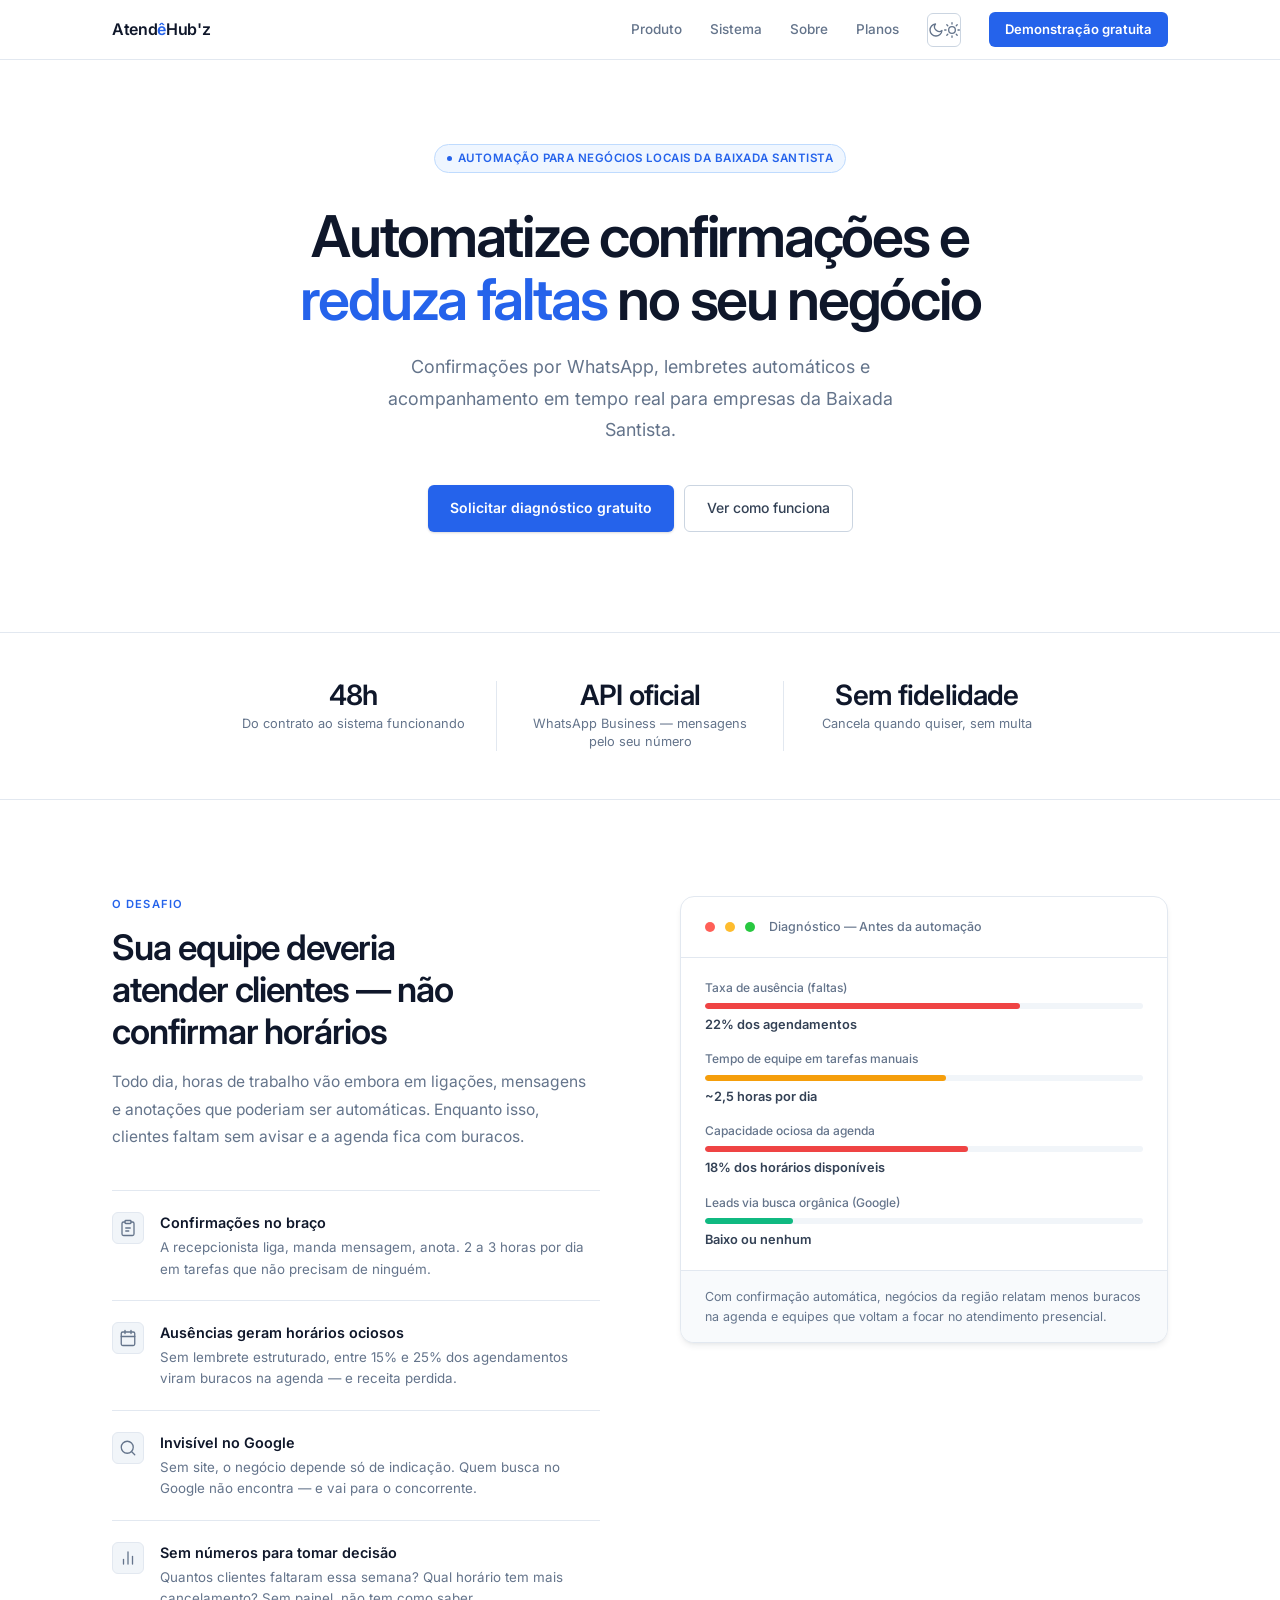
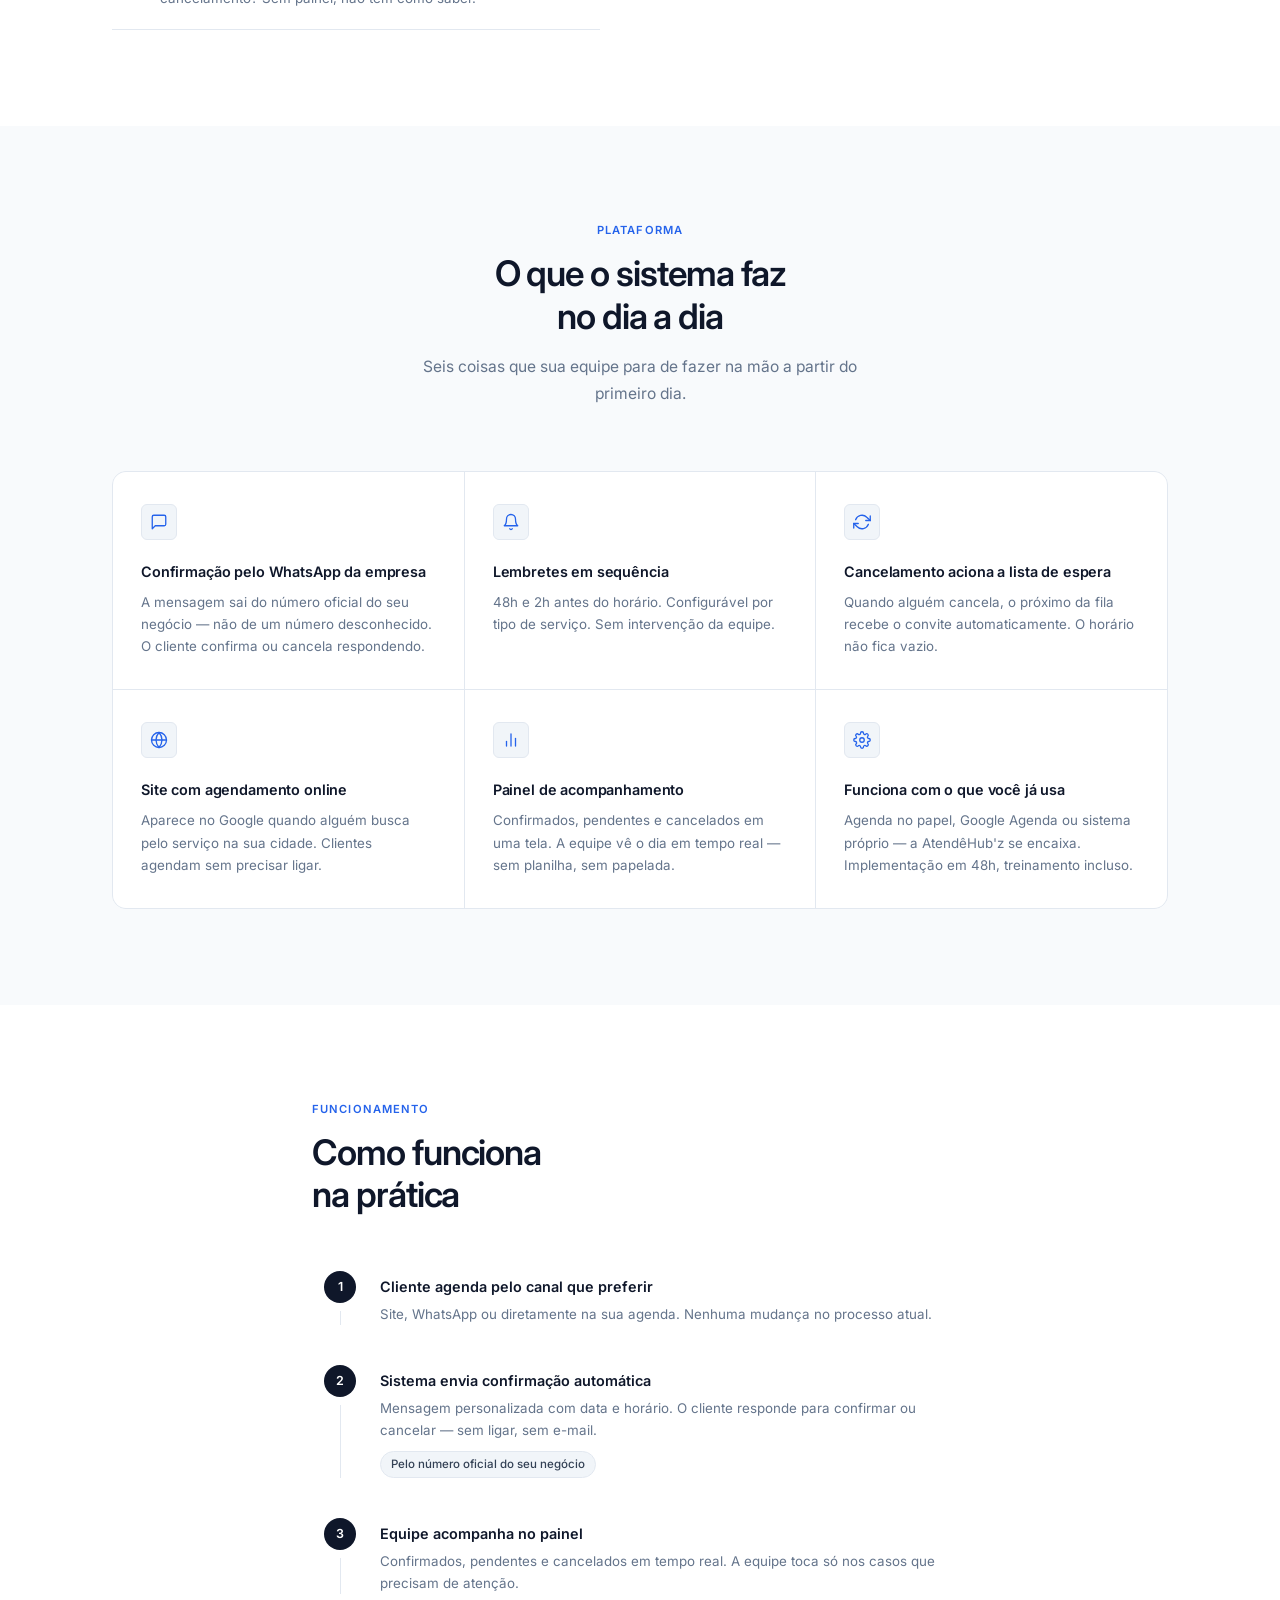
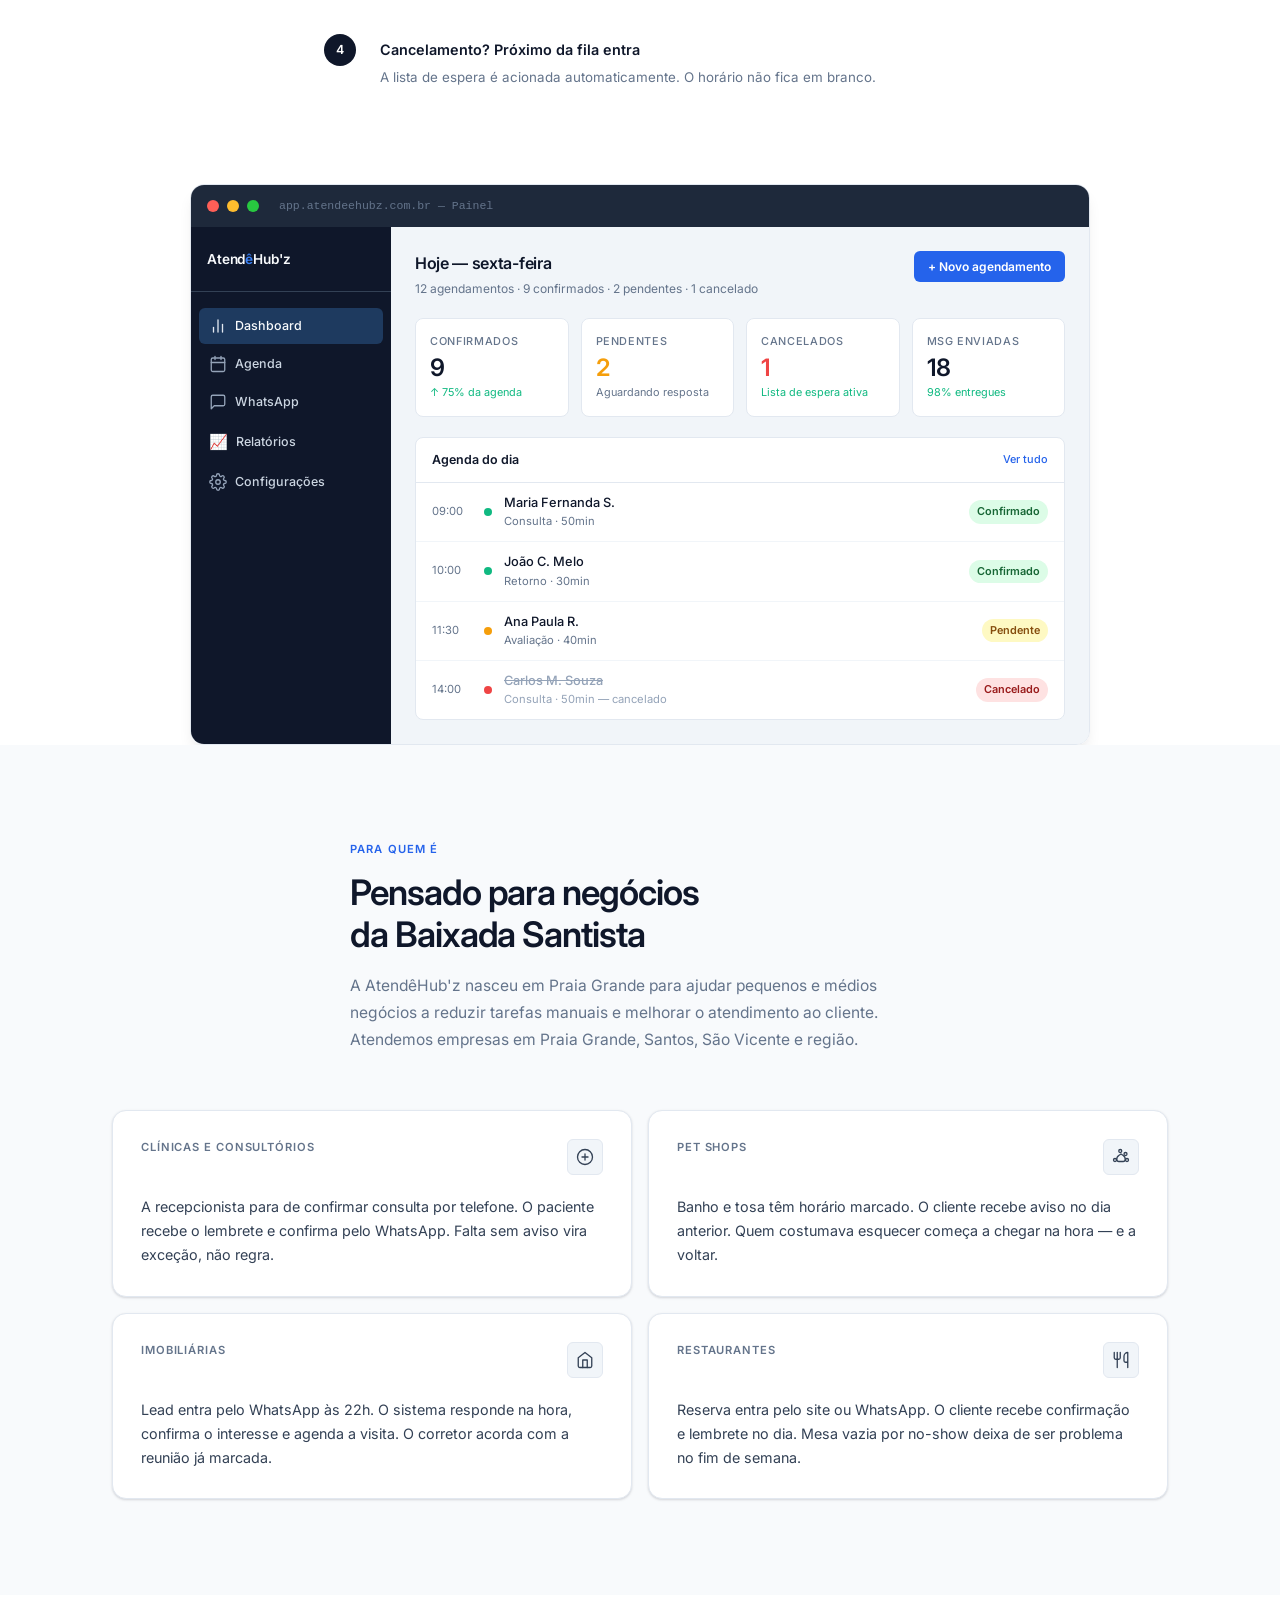
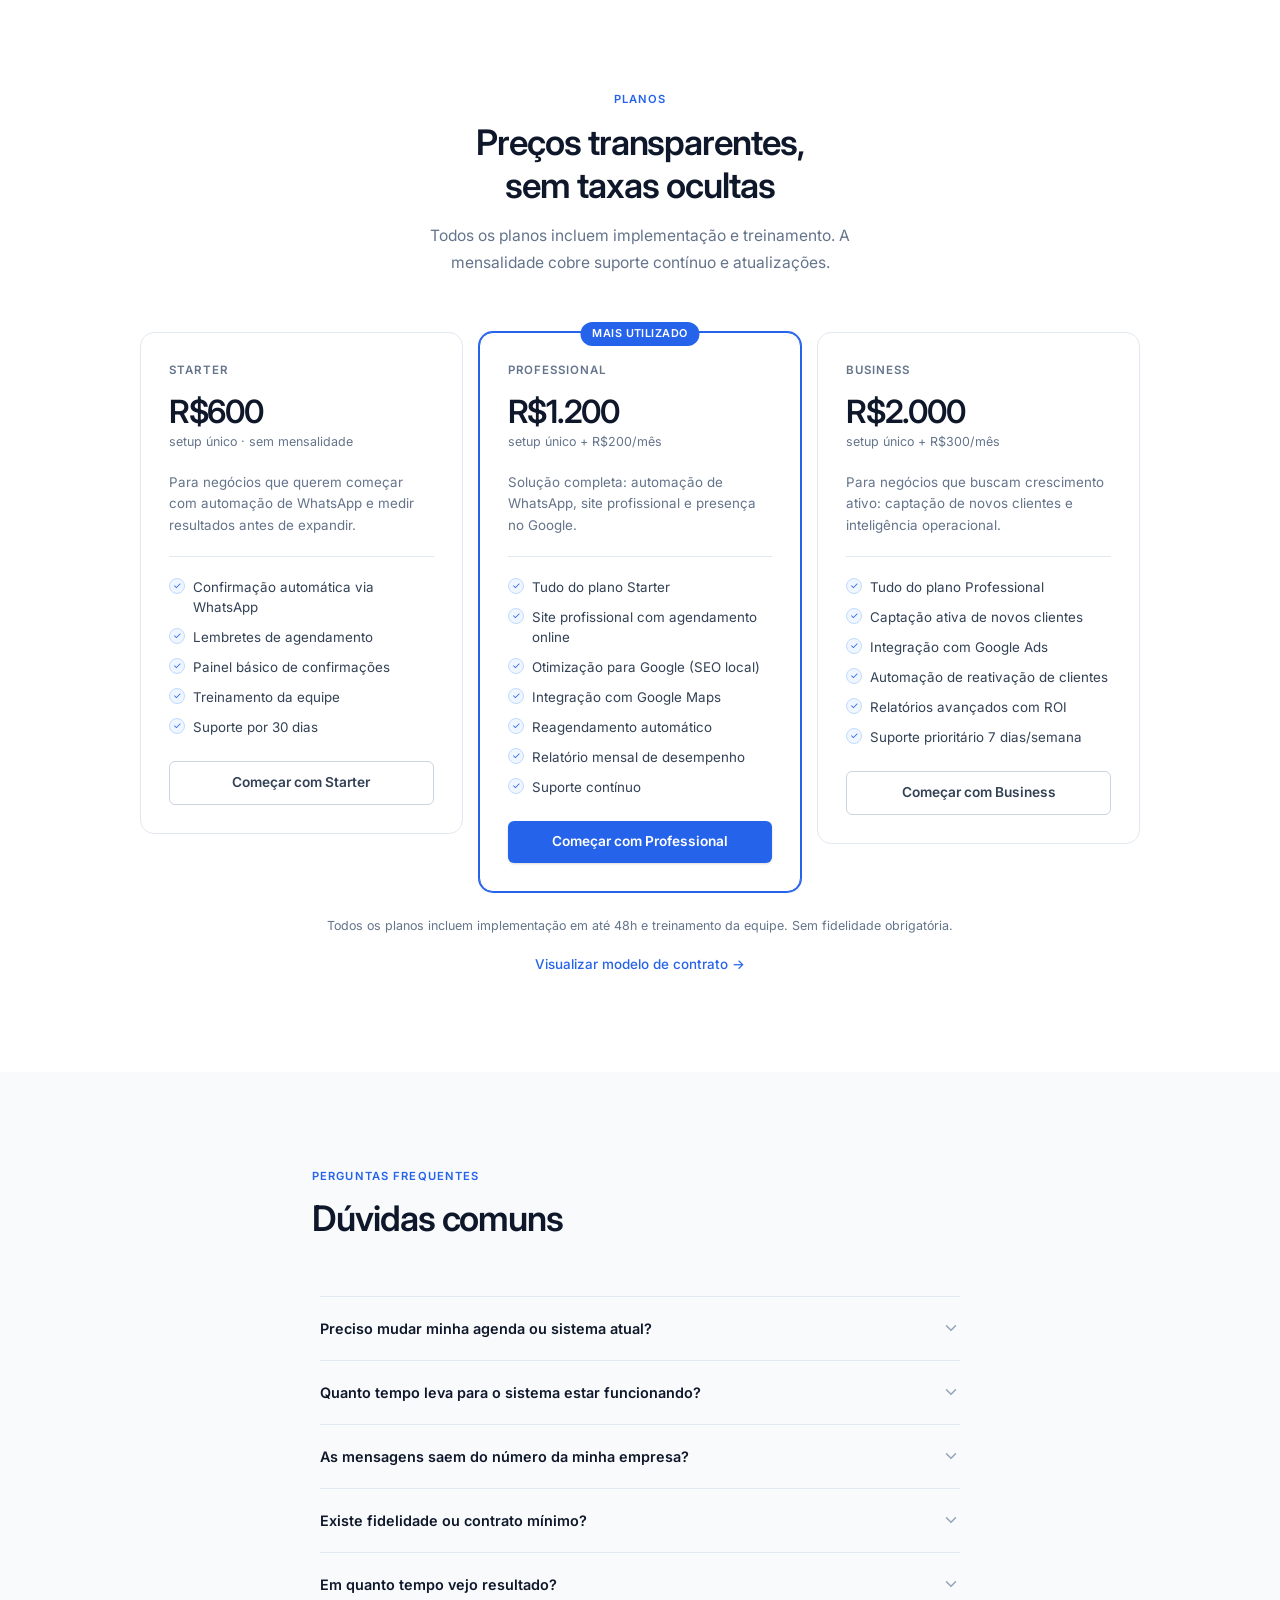
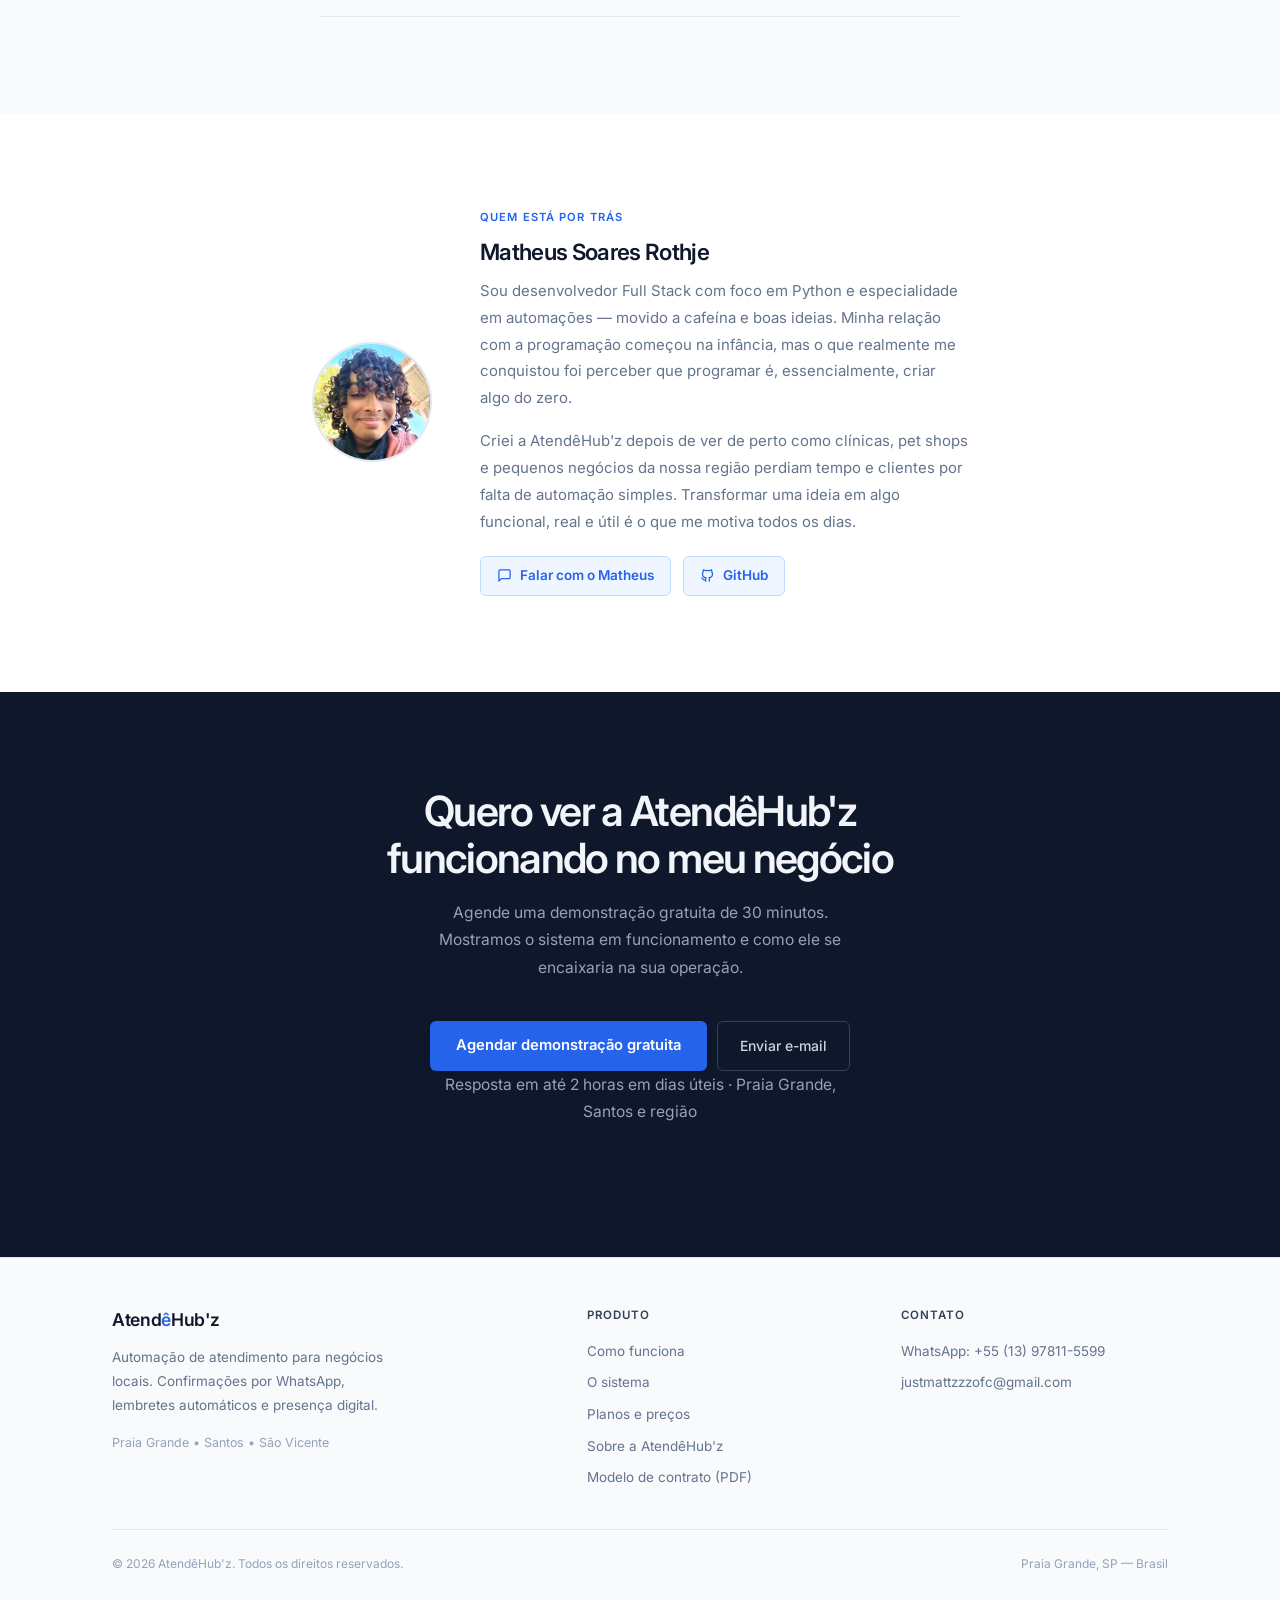
==== commit 7b9168e4: "Update index.html" ====
--- a/index.html
+++ b/index.html
@@ -229,128 +229,124 @@
   </div>
 </section>
 
-<!-- DASHBOARD MOCKUP -->
-<section class="section section-alt" id="sistema">
-  <div class="container">
-    <div class="features-header">
-      <div class="section-tag">Sistema</div>
-      <h2 class="section-h">Veja como fica na prática</h2>
-      <p class="section-p">Painel simples, direto ao ponto. Sua equipe acompanha confirmações e agendamentos em tempo real — sem precisar de treinamento técnico.</p>
-    </div>
-
-    <!-- Dashboard mockup -->
-    <div style="max-width:900px;margin:0 auto;border:1px solid var(--border);border-radius:var(--r3);overflow:hidden;box-shadow:var(--shadow-l)">
-      <!-- Window chrome -->
-      <div style="background:#1E293B;padding:12px 16px;display:flex;align-items:center;gap:8px">
-        <span style="width:12px;height:12px;border-radius:50%;background:#FF5F57;display:inline-block"></span>
-        <span style="width:12px;height:12px;border-radius:50%;background:#FEBC2E;display:inline-block"></span>
-        <span style="width:12px;height:12px;border-radius:50%;background:#28C840;display:inline-block"></span>
-        <span class="dash-chrome-url" style="margin-left:12px;font-size:0.72rem;color:#64748B;font-family:monospace">app.atendeehubz.com.br — Painel</span>
-      </div>
-      <!-- Dashboard body -->
-      <div class="dash-body dash-body-grid">
-        <!-- Sidebar (sempre escuro — é o design do app simulado) -->
-        <div class="dash-sidebar">
-          <div style="padding:0 16px 20px;border-bottom:1px solid #1E293B;margin-bottom:16px">
-            <span style="font-size:0.85rem;font-weight:600;color:#F8FAFC;letter-spacing:-0.01em">Atend<span style="color:#3B82F6">ê</span>Hub'z</span>
-          </div>
-          <div style="display:flex;flex-direction:column;gap:2px;padding:0 8px">
-            <div style="padding:8px 10px;border-radius:6px;background:#1E3A5F;display:flex;align-items:center;gap:8px">
-              <span><svg width="18" height="18" viewBox="0 0 24 24" fill="none" stroke="#E2E8F0" stroke-width="1.75" stroke-linecap="round" stroke-linejoin="round"><line x1="18" y1="20" x2="18" y2="10"/><line x1="12" y1="20" x2="12" y2="4"/><line x1="6" y1="20" x2="6" y2="14"/></svg></span><span style="font-size:0.78rem;color:#F8FAFC;font-weight:500">Dashboard</span>
-            </div>
-            <div style="padding:8px 10px;border-radius:6px;display:flex;align-items:center;gap:8px">
-              <span><svg width="18" height="18" viewBox="0 0 24 24" fill="none" stroke="#94A3B8" stroke-width="1.75" stroke-linecap="round" stroke-linejoin="round"><rect x="3" y="4" width="18" height="18" rx="2" ry="2"/><line x1="16" y1="2" x2="16" y2="6"/><line x1="8" y1="2" x2="8" y2="6"/><line x1="3" y1="10" x2="21" y2="10"/></svg></span><span style="font-size:0.78rem;color:#CBD5E1">Agenda</span>
-            </div>
-            <div style="padding:8px 10px;border-radius:6px;display:flex;align-items:center;gap:8px">
-              <span><svg width="18" height="18" viewBox="0 0 24 24" fill="none" stroke="#94A3B8" stroke-width="1.75" stroke-linecap="round" stroke-linejoin="round"><path d="M21 15a2 2 0 0 1-2 2H7l-4 4V5a2 2 0 0 1 2-2h14a2 2 0 0 1 2 2z"/></svg></span><span style="font-size:0.78rem;color:#CBD5E1">WhatsApp</span>
-            </div>
-            <div style="padding:8px 10px;border-radius:6px;display:flex;align-items:center;gap:8px">
-              <span>📈</span><span style="font-size:0.78rem;color:#CBD5E1">Relatórios</span>
-            </div>
-            <div style="padding:8px 10px;border-radius:6px;display:flex;align-items:center;gap:8px">
-              <span><svg width="18" height="18" viewBox="0 0 24 24" fill="none" stroke="#94A3B8" stroke-width="1.75" stroke-linecap="round" stroke-linejoin="round"><circle cx="12" cy="12" r="3"/><path d="M19.4 15a1.65 1.65 0 0 0 .33 1.82l.06.06a2 2 0 0 1-2.83 2.83l-.06-.06a1.65 1.65 0 0 0-1.82-.33 1.65 1.65 0 0 0-1 1.51V21a2 2 0 0 1-4 0v-.09A1.65 1.65 0 0 0 9 19.4a1.65 1.65 0 0 0-1.82.33l-.06.06a2 2 0 0 1-2.83-2.83l.06-.06A1.65 1.65 0 0 0 4.68 15a1.65 1.65 0 0 0-1.51-1H3a2 2 0 0 1 0-4h.09A1.65 1.65 0 0 0 4.6 9a1.65 1.65 0 0 0-.33-1.82l-.06-.06a2 2 0 0 1 2.83-2.83l.06.06A1.65 1.65 0 0 0 9 4.68a1.65 1.65 0 0 0 1-1.51V3a2 2 0 0 1 4 0v.09a1.65 1.65 0 0 0 1 1.51 1.65 1.65 0 0 0 1.82-.33l.06-.06a2 2 0 0 1 2.83 2.83l-.06.06A1.65 1.65 0 0 0 19.4 9a1.65 1.65 0 0 0 1.51 1H21a2 2 0 0 1 0 4h-.09a1.65 1.65 0 0 0-1.51 1z"/></svg></span><span style="font-size:0.78rem;color:#CBD5E1">Configurações</span>
-            </div>
-          </div>
-        </div>
-        <!-- Main content -->
-        <div class="dash-main">
-          <!-- Header row -->
-          <div class="dash-header-row" style="display:flex;justify-content:space-between;align-items:center;margin-bottom:20px;gap:12px">
-            <div class="dash-header-titles">
-              <div class="dash-header-title">Hoje — sexta-feira</div>
-              <div class="dash-header-sub">12 agendamentos · 9 confirmados · 2 pendentes · 1 cancelado</div>
-            </div>
-            <div class="dash-new-btn" style="background:#2563EB;color:#fff;font-size:0.75rem;font-weight:600;padding:6px 14px;border-radius:6px;cursor:pointer;flex-shrink:0;white-space:nowrap">+ Novo agendamento</div>
-          </div>
-          <!-- KPI cards -->
-          <div class="dash-kpi-grid">
-            <div class="dash-kpi">
-              <div class="dash-kpi-label">Confirmados</div>
-              <div class="dash-kpi-val">9</div>
-              <div style="font-size:0.68rem;color:#10B981;margin-top:4px">↑ 75% da agenda</div>
-            </div>
-            <div class="dash-kpi">
-              <div class="dash-kpi-label">Pendentes</div>
-              <div style="font-size:1.5rem;font-weight:600;color:#F59E0B;letter-spacing:-0.03em;line-height:1">2</div>
-              <div style="font-size:0.68rem;color:var(--muted);margin-top:4px">Aguardando resposta</div>
-            </div>
-            <div class="dash-kpi">
-              <div class="dash-kpi-label">Cancelados</div>
-              <div style="font-size:1.5rem;font-weight:600;color:#EF4444;letter-spacing:-0.03em;line-height:1">1</div>
-              <div style="font-size:0.68rem;color:#10B981;margin-top:4px">Lista de espera ativa</div>
-            </div>
-            <div class="dash-kpi">
-              <div class="dash-kpi-label">Msg enviadas</div>
-              <div class="dash-kpi-val">18</div>
-              <div style="font-size:0.68rem;color:#10B981;margin-top:4px">98% entregues</div>
-            </div>
-          </div>
-          <!-- Agenda list -->
-          <div class="dash-agenda-wrap">
-            <div class="dash-agenda-head">
-              <span class="dash-agenda-title">Agenda do dia</span>
-              <span style="font-size:0.68rem;color:#2563EB;font-weight:500;cursor:pointer">Ver tudo</span>
-            </div>
-            <div class="dash-row">
-              <div class="dash-time">09:00</div>
-              <div style="width:8px;height:8px;border-radius:50%;background:#10B981;flex-shrink:0"></div>
-              <div style="flex:1">
-                <div class="dash-client-name">Maria Fernanda S.</div>
-                <div class="dash-client-sub">Consulta · 50min</div>
-              </div>
-              <div style="font-size:0.68rem;background:#DCFCE7;color:#166534;padding:3px 8px;border-radius:100px;font-weight:600">Confirmado</div>
-            </div>
-            <div class="dash-row">
-              <div class="dash-time">10:00</div>
-              <div style="width:8px;height:8px;border-radius:50%;background:#10B981;flex-shrink:0"></div>
-              <div style="flex:1">
-                <div class="dash-client-name">João C. Melo</div>
-                <div class="dash-client-sub">Retorno · 30min</div>
-              </div>
-              <div style="font-size:0.68rem;background:#DCFCE7;color:#166534;padding:3px 8px;border-radius:100px;font-weight:600">Confirmado</div>
-            </div>
-            <div class="dash-row">
-              <div class="dash-time">11:30</div>
-              <div style="width:8px;height:8px;border-radius:50%;background:#F59E0B;flex-shrink:0"></div>
-              <div style="flex:1">
-                <div class="dash-client-name">Ana Paula R.</div>
-                <div class="dash-client-sub">Avaliação · 40min</div>
-              </div>
-              <div style="font-size:0.68rem;background:#FEF9C3;color:#854D0E;padding:3px 8px;border-radius:100px;font-weight:600">Pendente</div>
-            </div>
-            <div class="dash-row">
-              <div class="dash-time">14:00</div>
-              <div style="width:8px;height:8px;border-radius:50%;background:#EF4444;flex-shrink:0"></div>
-              <div style="flex:1">
-                <div class="dash-client-cancelled">Carlos M. Souza</div>
-                <div class="dash-client-sub-cancelled">Consulta · 50min — cancelado</div>
-              </div>
-              <div style="font-size:0.68rem;background:#FEE2E2;color:#991B1B;padding:3px 8px;border-radius:100px;font-weight:600">Cancelado</div>
-            </div>
-          </div>
-        </div>
-      </div>
-    </div>
+<!-- Dashboard mockup -->
+<div class="dash-wrapper">
+  <!-- Window chrome -->
+  <div class="dash-chrome">
+    <span class="dash-chrome-dot dash-chrome-dot--red"></span>
+    <span class="dash-chrome-dot dash-chrome-dot--yellow"></span>
+    <span class="dash-chrome-dot dash-chrome-dot--green"></span>
+    <span class="dash-chrome-url">app.atendeehubz.com.br — Painel</span>
+  </div>
+  <!-- Dashboard body -->
+  <div class="dash-body dash-body-grid">
+    <!-- Sidebar (sempre escuro — é o design do app simulado) -->
+    <div class="dash-sidebar">
+      <div class="dash-logo-wrap">
+        <span class="dash-sidebar-brand">Atend<span class="dash-sidebar-brand-accent">ê</span>Hub'z</span>
+      </div>
+      <div class="dash-nav-list">
+        <div class="dash-nav-item dash-nav-item--active">
+          <span class="dash-nav-icon"><svg width="18" height="18" viewBox="0 0 24 24" fill="none" stroke="#E2E8F0" stroke-width="1.75" stroke-linecap="round" stroke-linejoin="round"><line x1="18" y1="20" x2="18" y2="10"/><line x1="12" y1="20" x2="12" y2="4"/><line x1="6" y1="20" x2="6" y2="14"/></svg></span>
+          <span class="dash-nav-label">Dashboard</span>
+        </div>
+        <div class="dash-nav-item">
+          <span class="dash-nav-icon"><svg width="18" height="18" viewBox="0 0 24 24" fill="none" stroke="#94A3B8" stroke-width="1.75" stroke-linecap="round" stroke-linejoin="round"><rect x="3" y="4" width="18" height="18" rx="2" ry="2"/><line x1="16" y1="2" x2="16" y2="6"/><line x1="8" y1="2" x2="8" y2="6"/><line x1="3" y1="10" x2="21" y2="10"/></svg></span>
+          <span class="dash-nav-label">Agenda</span>
+        </div>
+        <div class="dash-nav-item">
+          <span class="dash-nav-icon"><svg width="18" height="18" viewBox="0 0 24 24" fill="none" stroke="#94A3B8" stroke-width="1.75" stroke-linecap="round" stroke-linejoin="round"><path d="M21 15a2 2 0 0 1-2 2H7l-4 4V5a2 2 0 0 1 2-2h14a2 2 0 0 1 2 2z"/></svg></span>
+          <span class="dash-nav-label">WhatsApp</span>
+        </div>
+        <div class="dash-nav-item">
+          <span class="dash-nav-icon">📈</span>
+          <span class="dash-nav-label">Relatórios</span>
+        </div>
+        <div class="dash-nav-item">
+          <span class="dash-nav-icon"><svg width="18" height="18" viewBox="0 0 24 24" fill="none" stroke="#94A3B8" stroke-width="1.75" stroke-linecap="round" stroke-linejoin="round"><circle cx="12" cy="12" r="3"/><path d="M19.4 15a1.65 1.65 0 0 0 .33 1.82l.06.06a2 2 0 0 1-2.83 2.83l-.06-.06a1.65 1.65 0 0 0-1.82-.33 1.65 1.65 0 0 0-1 1.51V21a2 2 0 0 1-4 0v-.09A1.65 1.65 0 0 0 9 19.4a1.65 1.65 0 0 0-1.82.33l-.06.06a2 2 0 0 1-2.83-2.83l.06-.06A1.65 1.65 0 0 0 4.68 15a1.65 1.65 0 0 0-1.51-1H3a2 2 0 0 1 0-4h.09A1.65 1.65 0 0 0 4.6 9a1.65 1.65 0 0 0-.33-1.82l-.06-.06a2 2 0 0 1 2.83-2.83l.06.06A1.65 1.65 0 0 0 9 4.68a1.65 1.65 0 0 0 1-1.51V3a2 2 0 0 1 4 0v.09a1.65 1.65 0 0 0 1 1.51 1.65 1.65 0 0 0 1.82-.33l.06-.06a2 2 0 0 1 2.83 2.83l-.06.06A1.65 1.65 0 0 0 19.4 9a1.65 1.65 0 0 0 1.51 1H21a2 2 0 0 1 0 4h-.09a1.65 1.65 0 0 0-1.51 1z"/></svg></span>
+          <span class="dash-nav-label">Configurações</span>
+        </div>
+      </div>
+    </div>
+    <!-- Main content -->
+    <div class="dash-main">
+      <!-- Header row -->
+      <div class="dash-header-row">
+        <div class="dash-header-titles">
+          <div class="dash-header-title">Hoje — sexta-feira</div>
+          <div class="dash-header-sub">12 agendamentos · 9 confirmados · 2 pendentes · 1 cancelado</div>
+        </div>
+        <div class="dash-new-btn">+ Novo agendamento</div>
+      </div>
+      <!-- KPI cards -->
+      <div class="dash-kpi-grid">
+        <div class="dash-kpi">
+          <div class="dash-kpi-label">Confirmados</div>
+          <div class="dash-kpi-val">9</div>
+          <div class="dash-kpi-sub dash-kpi-sub--green">↑ 75% da agenda</div>
+        </div>
+        <div class="dash-kpi">
+          <div class="dash-kpi-label">Pendentes</div>
+          <div class="dash-kpi-val dash-kpi-val--yellow">2</div>
+          <div class="dash-kpi-sub dash-kpi-sub--muted">Aguardando resposta</div>
+        </div>
+        <div class="dash-kpi">
+          <div class="dash-kpi-label">Cancelados</div>
+          <div class="dash-kpi-val dash-kpi-val--red">1</div>
+          <div class="dash-kpi-sub dash-kpi-sub--green">Lista de espera ativa</div>
+        </div>
+        <div class="dash-kpi">
+          <div class="dash-kpi-label">Msg enviadas</div>
+          <div class="dash-kpi-val">18</div>
+          <div class="dash-kpi-sub dash-kpi-sub--green">98% entregues</div>
+        </div>
+      </div>
+      <!-- Agenda list -->
+      <div class="dash-agenda-wrap">
+        <div class="dash-agenda-head">
+          <span class="dash-agenda-title">Agenda do dia</span>
+          <span class="dash-agenda-link">Ver tudo</span>
+        </div>
+        <div class="dash-row">
+          <div class="dash-time">09:00</div>
+          <div class="dash-dot dash-dot--green"></div>
+          <div class="dash-row-info">
+            <div class="dash-client-name">Maria Fernanda S.</div>
+            <div class="dash-client-sub">Consulta · 50min</div>
+          </div>
+          <div class="dash-status dash-status--confirmed">Confirmado</div>
+        </div>
+        <div class="dash-row">
+          <div class="dash-time">10:00</div>
+          <div class="dash-dot dash-dot--green"></div>
+          <div class="dash-row-info">
+            <div class="dash-client-name">João C. Melo</div>
+            <div class="dash-client-sub">Retorno · 30min</div>
+          </div>
+          <div class="dash-status dash-status--confirmed">Confirmado</div>
+        </div>
+        <div class="dash-row">
+          <div class="dash-time">11:30</div>
+          <div class="dash-dot dash-dot--yellow"></div>
+          <div class="dash-row-info">
+            <div class="dash-client-name">Ana Paula R.</div>
+            <div class="dash-client-sub">Avaliação · 40min</div>
+          </div>
+          <div class="dash-status dash-status--pending">Pendente</div>
+        </div>
+        <div class="dash-row">
+          <div class="dash-time">14:00</div>
+          <div class="dash-dot dash-dot--red"></div>
+          <div class="dash-row-info">
+            <div class="dash-client-cancelled">Carlos M. Souza</div>
+            <div class="dash-client-sub-cancelled">Consulta · 50min — cancelado</div>
+          </div>
+          <div class="dash-status dash-status--cancelled">Cancelado</div>
+        </div>
+      </div>
+    </div>
+  </div>
+</div>
 
   </div>
 </section>
@@ -592,4 +588,4 @@
 
 <script src="script.js"></script>
 </body>
-</html>+</html>
--- a/styles.css
+++ b/styles.css
@@ -554,30 +554,216 @@
 .founder-link:hover{background:var(--blue-b)}
 
 /* ── DASHBOARD MOCKUP ── */
-.dash-body{background:var(--surface-2)}
-.dash-body-grid{display:grid;grid-template-columns:200px 1fr;min-height:480px}
-.dash-sidebar{background:#1E293B;padding:20px 0}
+
+/* Wrapper externo — contém overflow e sombra */
+.dash-wrapper{
+  max-width:900px;
+  margin:0 auto;
+  border:1px solid var(--border);
+  border-radius:var(--r3);
+  overflow:hidden;
+  box-shadow:var(--shadow-l);
+  width:100%;        /* nunca ultrapassar o container pai */
+  min-width:0;       /* elimina min-content implícito no grid */
+}
+
+/* Barra de título do browser simulado */
+.dash-chrome{
+  background:#1E293B;
+  padding:12px 16px;
+  display:flex;
+  align-items:center;
+  gap:8px;
+  overflow:hidden;   /* impede que url longa vaze */
+}
+.dash-chrome-dot{
+  width:12px;height:12px;
+  border-radius:50%;
+  flex-shrink:0;
+  display:inline-block;
+}
+.dash-chrome-dot--red   { background:#FF5F57 }
+.dash-chrome-dot--yellow{ background:#FEBC2E }
+.dash-chrome-dot--green { background:#28C840 }
+.dash-chrome-url{
+  margin-left:12px;
+  font-size:0.72rem;
+  color:#64748B;
+  font-family:monospace;
+  overflow:hidden;
+  text-overflow:ellipsis;
+  white-space:nowrap;
+  min-width:0;       /* permite shrink dentro do flex */
+}
+
+/* Corpo do dashboard */
+.dash-body{ background:var(--surface-2) }
+.dash-body-grid{
+  display:grid;
+  grid-template-columns:200px 1fr;
+  min-height:480px;
+}
+
+/* Sidebar */
+.dash-sidebar{ background:#1E293B; padding:20px 0 }
 html[data-theme="dark"] .dash-sidebar,
-html:not([data-theme="light"]):not([data-theme="dark"]) .dash-sidebar{background:#0F172A}
+html:not([data-theme="light"]):not([data-theme="dark"]) .dash-sidebar{ background:#0F172A }
 @media(prefers-color-scheme:dark){
-  html:not([data-theme="light"]) .dash-sidebar{background:#0F172A}
-}
-.dash-main{padding:24px;background:var(--surface-2)}
-.dash-header-title{font-size:1rem;font-weight:600;color:var(--ink);letter-spacing:-0.02em}
-.dash-header-sub{font-size:0.75rem;color:var(--muted);margin-top:2px}
-.dash-kpi{background:var(--white);border:1px solid var(--border);border-radius:8px;padding:14px}
-.dash-kpi-label{font-size:0.68rem;color:var(--muted);font-weight:500;text-transform:uppercase;letter-spacing:.06em;margin-bottom:6px}
-.dash-kpi-val{font-size:1.5rem;font-weight:600;color:var(--ink);letter-spacing:-0.03em;line-height:1}
-.dash-agenda-wrap{background:var(--white);border:1px solid var(--border);border-radius:8px;overflow:hidden}
-.dash-agenda-head{padding:12px 16px;border-bottom:1px solid var(--border);display:flex;justify-content:space-between;align-items:center}
-.dash-agenda-title{font-size:0.78rem;font-weight:600;color:var(--ink)}
-.dash-row{padding:10px 16px;border-bottom:1px solid var(--surface-2);display:flex;align-items:center;gap:12px}
-.dash-row:last-child{border-bottom:none}
-.dash-time{font-size:0.7rem;color:var(--muted);width:40px;flex-shrink:0}
-.dash-client-name{font-size:0.8rem;font-weight:500;color:var(--ink)}
-.dash-client-sub{font-size:0.7rem;color:var(--muted)}
-.dash-client-cancelled{font-size:0.8rem;font-weight:500;color:var(--muted-2);text-decoration:line-through}
-.dash-client-sub-cancelled{font-size:0.7rem;color:var(--muted-2)}
-.dash-kpi-grid{display:grid;grid-template-columns:repeat(4,1fr);gap:12px;margin-bottom:20px}
-
-/* Regras de responsividade mobile foram movidas para mobile.css (mobile-first) */
+  html:not([data-theme="light"]) .dash-sidebar{ background:#0F172A }
+}
+.dash-logo-wrap{
+  padding:0 16px 20px;
+  border-bottom:1px solid #334155;
+  margin-bottom:16px;
+}
+.dash-sidebar-brand{
+  font-size:0.85rem;font-weight:600;
+  color:#F8FAFC;letter-spacing:-0.01em;
+}
+.dash-sidebar-brand-accent{ color:#3B82F6 }
+.dash-nav-list{
+  display:flex;
+  flex-direction:column;
+  gap:2px;
+  padding:0 8px;
+}
+.dash-nav-item{
+  padding:8px 10px;
+  border-radius:6px;
+  display:flex;
+  align-items:center;
+  gap:8px;
+  cursor:pointer;
+  overflow:hidden;     /* evita label longo vazar */
+}
+.dash-nav-item--active{ background:#1E3A5F }
+.dash-nav-icon{
+  display:flex;align-items:center;
+  flex-shrink:0;
+}
+.dash-nav-label{
+  font-size:0.78rem;color:#CBD5E1;font-weight:500;
+  white-space:nowrap;   /* labels curtas — ok em sidebar fixa */
+  overflow:hidden;
+  text-overflow:ellipsis;
+}
+.dash-nav-item--active .dash-nav-label{ color:#F8FAFC }
+
+/* Área principal */
+.dash-main{
+  padding:24px;
+  background:var(--surface-2);
+  min-width:0;         /* grid cell não expande além do disponível */
+  overflow:hidden;
+}
+.dash-header-row{
+  display:flex;
+  justify-content:space-between;
+  align-items:flex-start;
+  margin-bottom:20px;
+  gap:12px;
+  flex-wrap:wrap;      /* badge desce se não couber */
+}
+.dash-header-titles{ flex:1; min-width:0 }
+.dash-header-title{
+  font-size:1rem;font-weight:600;
+  color:var(--ink);letter-spacing:-0.02em;
+}
+.dash-header-sub{
+  font-size:0.75rem;color:var(--muted);margin-top:2px;
+  overflow-wrap:break-word;   /* texto longo quebra em vez de vazar */
+  word-break:break-word;
+  white-space:normal;
+}
+.dash-new-btn{
+  background:#2563EB;color:#fff;
+  font-size:0.75rem;font-weight:600;
+  padding:6px 14px;border-radius:6px;
+  cursor:pointer;
+  flex-shrink:0;
+  white-space:nowrap;  /* "+" nunca quebra — mas flex-wrap move para outra linha se faltar espaço */
+  user-select:none;
+}
+
+/* Cards KPI */
+.dash-kpi-grid{
+  display:grid;
+  grid-template-columns:repeat(4,1fr);  /* desktop */
+  gap:12px;
+  margin-bottom:20px;
+}
+.dash-kpi{
+  background:var(--white);border:1px solid var(--border);
+  border-radius:8px;padding:14px;
+  min-width:0;   /* grid cell não força min-content */
+}
+.dash-kpi-label{
+  font-size:0.68rem;color:var(--muted);font-weight:500;
+  text-transform:uppercase;letter-spacing:.06em;margin-bottom:6px;
+}
+.dash-kpi-val{
+  font-size:1.5rem;font-weight:600;
+  color:var(--ink);letter-spacing:-0.03em;line-height:1;
+}
+.dash-kpi-val--yellow{ color:#F59E0B }
+.dash-kpi-val--red   { color:#EF4444 }
+.dash-kpi-sub{ font-size:0.68rem;margin-top:4px }
+.dash-kpi-sub--green{ color:#10B981 }
+.dash-kpi-sub--muted{ color:var(--muted) }
+
+/* Lista de agenda */
+.dash-agenda-wrap{
+  background:var(--white);border:1px solid var(--border);
+  border-radius:8px;overflow:hidden;
+}
+.dash-agenda-head{
+  padding:12px 16px;border-bottom:1px solid var(--border);
+  display:flex;justify-content:space-between;align-items:center;
+}
+.dash-agenda-title{ font-size:0.78rem;font-weight:600;color:var(--ink) }
+.dash-agenda-link{ font-size:0.68rem;color:#2563EB;font-weight:500;cursor:pointer }
+
+.dash-row{
+  padding:10px 16px;
+  border-bottom:1px solid var(--surface-2);
+  display:flex;align-items:center;gap:12px;
+  min-width:0;      /* célula de grid não expande */
+}
+.dash-row:last-child{ border-bottom:none }
+.dash-time{
+  font-size:0.7rem;color:var(--muted);
+  width:40px;flex-shrink:0;
+}
+.dash-dot{
+  width:8px;height:8px;border-radius:50%;
+  flex-shrink:0;
+}
+.dash-dot--green { background:#10B981 }
+.dash-dot--yellow{ background:#F59E0B }
+.dash-dot--red   { background:#EF4444 }
+
+.dash-row-info{
+  flex:1;
+  min-width:0;   /* CRÍTICO: permite que o flex item encolha e o nome quebre linha */
+}
+.dash-client-name{
+  font-size:0.8rem;font-weight:500;color:var(--ink);
+  overflow-wrap:break-word;word-break:break-word;
+}
+.dash-client-sub{ font-size:0.7rem;color:var(--muted) }
+.dash-client-cancelled{
+  font-size:0.8rem;font-weight:500;color:var(--muted-2);
+  text-decoration:line-through;
+  overflow-wrap:break-word;word-break:break-word;
+}
+.dash-client-sub-cancelled{ font-size:0.7rem;color:var(--muted-2) }
+
+/* Badges de status */
+.dash-status{
+  font-size:0.68rem;padding:3px 8px;
+  border-radius:100px;font-weight:600;
+  white-space:nowrap;flex-shrink:0;
+}
+.dash-status--confirmed{ background:#DCFCE7;color:#166534 }
+.dash-status--pending  { background:#FEF9C3;color:#854D0E }
+.dash-status--cancelled{ background:#FEE2E2;color:#991B1B }
--- a/mobile.css
+++ b/mobile.css
@@ -84,57 +84,193 @@
   .step-content p{font-size:0.86rem;line-height:1.7}
 
   /* DASHBOARD MOCKUP */
-  div[style*="grid-template-columns:200px 1fr"]{
-    grid-template-columns:1fr !important;
-    min-height:auto !important;
-  }
   .dash-body-grid{
     grid-template-columns:1fr;
     min-height:auto;
   }
+  /* URL da barra — trunca em telas pequenas */
   .dash-chrome-url{
-    overflow:hidden;text-overflow:ellipsis;white-space:nowrap;
-    max-width:150px;display:inline-block;font-size:0.66rem !important;
-  }
+    max-width:140px;
+    font-size:0.65rem !important;
+  }
+  /* Sidebar vira barra horizontal com scroll */
   .dash-sidebar{
-    padding:16px 0;
+    padding:12px 0;
     display:flex;
     overflow-x:auto;
     -webkit-overflow-scrolling:touch;
-  }
-  .dash-sidebar > div:first-child{
-    border-bottom:none !important;margin-bottom:0 !important;
-    padding:0 18px !important;display:flex;align-items:center;flex-shrink:0;
-  }
-  .dash-sidebar > div:last-child{
-    display:flex !important;flex-direction:row !important;
-    gap:8px !important;padding:0 14px !important;
-  }
-  .dash-sidebar > div:last-child > div{white-space:nowrap;flex-shrink:0;padding:8px 12px !important}
-  .dash-main{padding:18px}
-  .dash-header-row{flex-wrap:wrap}
-  .dash-header-titles{min-width:0}
-  .dash-header-title{font-size:0.95rem}
+    scrollbar-width:none;           /* oculta scrollbar no Firefox */
+  }
+  .dash-sidebar::-webkit-scrollbar{ display:none }
+  .dash-logo-wrap{
+    border-bottom:none !important;
+    margin-bottom:0 !important;
+    padding:0 16px !important;
+    display:flex;align-items:center;
+    flex-shrink:0;
+  }
+  .dash-nav-list{
+    flex-direction:row !important;
+    gap:4px !important;
+    padding:0 10px !important;
+  }
+  .dash-nav-item{
+    flex-shrink:0;
+    padding:7px 12px !important;
+  }
+  .dash-nav-label{ white-space:nowrap }
+
+  /* Área principal */
+  .dash-main{ padding:16px;overflow:hidden }
+  .dash-header-title{ font-size:0.95rem }
   .dash-header-sub{
-    font-size:0.7rem;white-space:normal;line-height:1.5;
-  }
-  .dash-new-btn{font-size:0.72rem !important;padding:7px 12px !important}
-  .dash-kpi-grid{grid-template-columns:repeat(2,1fr);gap:12px;margin-bottom:20px}
-  .dash-kpi{padding:14px}
-  .dash-kpi-label{font-size:0.64rem}
-  .dash-kpi-val{font-size:1.3rem}
-  .dash-agenda-head{padding:14px 16px}
+    font-size:0.68rem;
+    white-space:normal;
+    line-height:1.45;
+    word-break:break-word;
+  }
+  .dash-new-btn{
+    font-size:0.7rem !important;
+    padding:5px 10px !important;
+  }
+
+  /* KPI: 1 coluna em celular pequeno */
+  .dash-kpi-grid{
+    grid-template-columns:1fr;
+    gap:8px;
+    margin-bottom:14px;
+  }
+  .dash-kpi{ padding:12px }
+  .dash-kpi-label{ font-size:0.62rem }
+  .dash-kpi-val{ font-size:1.25rem }
+  .dash-kpi-sub{ font-size:0.64rem }
+
+  /* Linha de agenda: badge desce para nova linha em telas muito pequenas */
+  .dash-agenda-head{ padding:12px 14px }
   .dash-row{
-    padding:14px 16px;gap:4px 12px;
+    padding:12px 14px;
     display:grid;
     grid-template-columns:auto 8px 1fr;
+    grid-template-rows:auto auto;
     align-items:center;
-  }
-  .dash-row > div:last-child{
+    gap:4px 10px;
+  }
+  .dash-time{ width:auto;font-size:0.66rem;grid-row:1 }
+  .dash-dot{ grid-row:1 }
+  .dash-row-info{ grid-row:1;min-width:0 }
+  /* Badge ocupa linha inteira abaixo do nome */
+  .dash-status{
     grid-column:1 / -1;
-    margin-top:6px;margin-left:20px;
-  }
-  .dash-time{width:auto;font-size:0.7rem}
+    grid-row:2;
+    justify-self:start;
+    margin-top:4px;
+    margin-left:18px;   /* alinha visualmente com o nome */
+    font-size:0.62rem;
+    padding:2px 8px;
+  }
+
+  /* ── A PARTIR DE ~481px ── */
+  @media (min-width:481px){
+    /* KPI: 2 colunas em telefones maiores */
+    .dash-kpi-grid{ grid-template-columns:repeat(2,1fr) }
+
+    /* Badge volta para a mesma linha */
+    .dash-row{
+      display:flex;
+      align-items:center;
+      gap:10px;
+    }
+    .dash-status{
+      grid-column:auto;grid-row:auto;
+      justify-self:auto;
+      margin-top:0;margin-left:0;
+      font-size:0.65rem;
+      padding:3px 8px;
+    }
+    /* ... restante do bloco 481px já existente ... */
+    .hero-actions{flex-direction:row;align-items:center}
+    .hero-actions a{width:auto}
+    .proof-inner{flex-direction:row}
+    .proof-item{
+      flex:1 1 45%;border-right:none;
+      border-bottom:1px solid var(--border);
+    }
+    .cta-section .hero-actions{flex-direction:row;align-items:center}
+  }
+
+  /* ── TABLETS (a partir de ~768px) ── */
+  @media (min-width:768px){
+    .container,.container-sm,.container-xs{padding:0 32px}
+    .nav-inner{padding:0 32px}
+    .nav-cta-full{display:inline}
+    .nav-cta-short{display:none}
+    .nav-cta{padding:7px 16px;font-size:0.82rem !important}
+
+    /* Dashboard — sidebar vertical volta */
+    .dash-chrome-url{ max-width:none;font-size:0.72rem !important }
+    .dash-body-grid{
+      grid-template-columns:180px 1fr;
+      min-height:480px;
+    }
+    .dash-sidebar{
+      display:block;
+      overflow-x:visible;
+      padding:20px 0;
+    }
+    .dash-logo-wrap{
+      padding:0 14px 16px !important;
+      border-bottom:1px solid #334155 !important;
+      margin-bottom:14px !important;
+    }
+    .dash-nav-list{
+      flex-direction:column !important;
+      gap:2px !important;
+      padding:0 8px !important;
+    }
+    .dash-nav-item{ padding:8px 10px !important }
+    .dash-main{ padding:20px;overflow:hidden }
+    /* KPI: 2 colunas no tablet */
+    .dash-kpi-grid{ grid-template-columns:repeat(2,1fr);gap:12px;margin-bottom:20px }
+    .dash-kpi{ padding:14px }
+    .dash-kpi-label{ font-size:0.68rem }
+    .dash-kpi-val{ font-size:1.5rem }
+    /* Linhas de agenda ficam inline no tablet */
+    .dash-row{
+      display:flex;
+      align-items:center;
+      gap:12px;
+      padding:10px 16px;
+    }
+    .dash-time{ width:40px;font-size:0.7rem }
+    .dash-status{
+      grid-column:auto;grid-row:auto;
+      justify-self:auto;
+      margin-top:0;margin-left:0;
+      font-size:0.68rem;
+      padding:3px 8px;
+    }
+    /* restante do bloco 768px já existente */
+    .dash-header-row{flex-wrap:wrap;gap:8px}
+    .hero{padding:128px 32px 80px}
+    .section{padding:84px 32px}
+    .proof-strip{padding:44px 32px}
+    .proof-inner{flex-direction:row}
+    .proof-item{border-right:1px solid var(--border);border-bottom:none}
+    .proof-item:last-child{border-right:none}
+    .problema-grid{grid-template-columns:1fr 1fr;gap:48px}
+    .impact-card{position:sticky;top:80px}
+    .features-grid{grid-template-columns:repeat(2,1fr)}
+    .cases-grid{grid-template-columns:repeat(2,1fr)}
+    .planos-grid{grid-template-columns:1fr}
+    footer > div > div:first-child{grid-template-columns:1.6fr 1fr 1fr !important}
+    footer > div > div:last-child{flex-direction:row !important;align-items:center !important}
+    #sobre .container-sm > div{
+      grid-template-columns:auto 1fr !important;text-align:left;
+    }
+    #sobre .container-sm > div > div:first-child{display:block}
+    #sobre .container-sm > div > div:last-child > div:last-child{justify-content:flex-start;flex-direction:row;width:auto}
+    .founder-link{width:auto;padding:8px 16px}
+  }
 
   /* CASES */
   .cases-header{margin-bottom:40px}
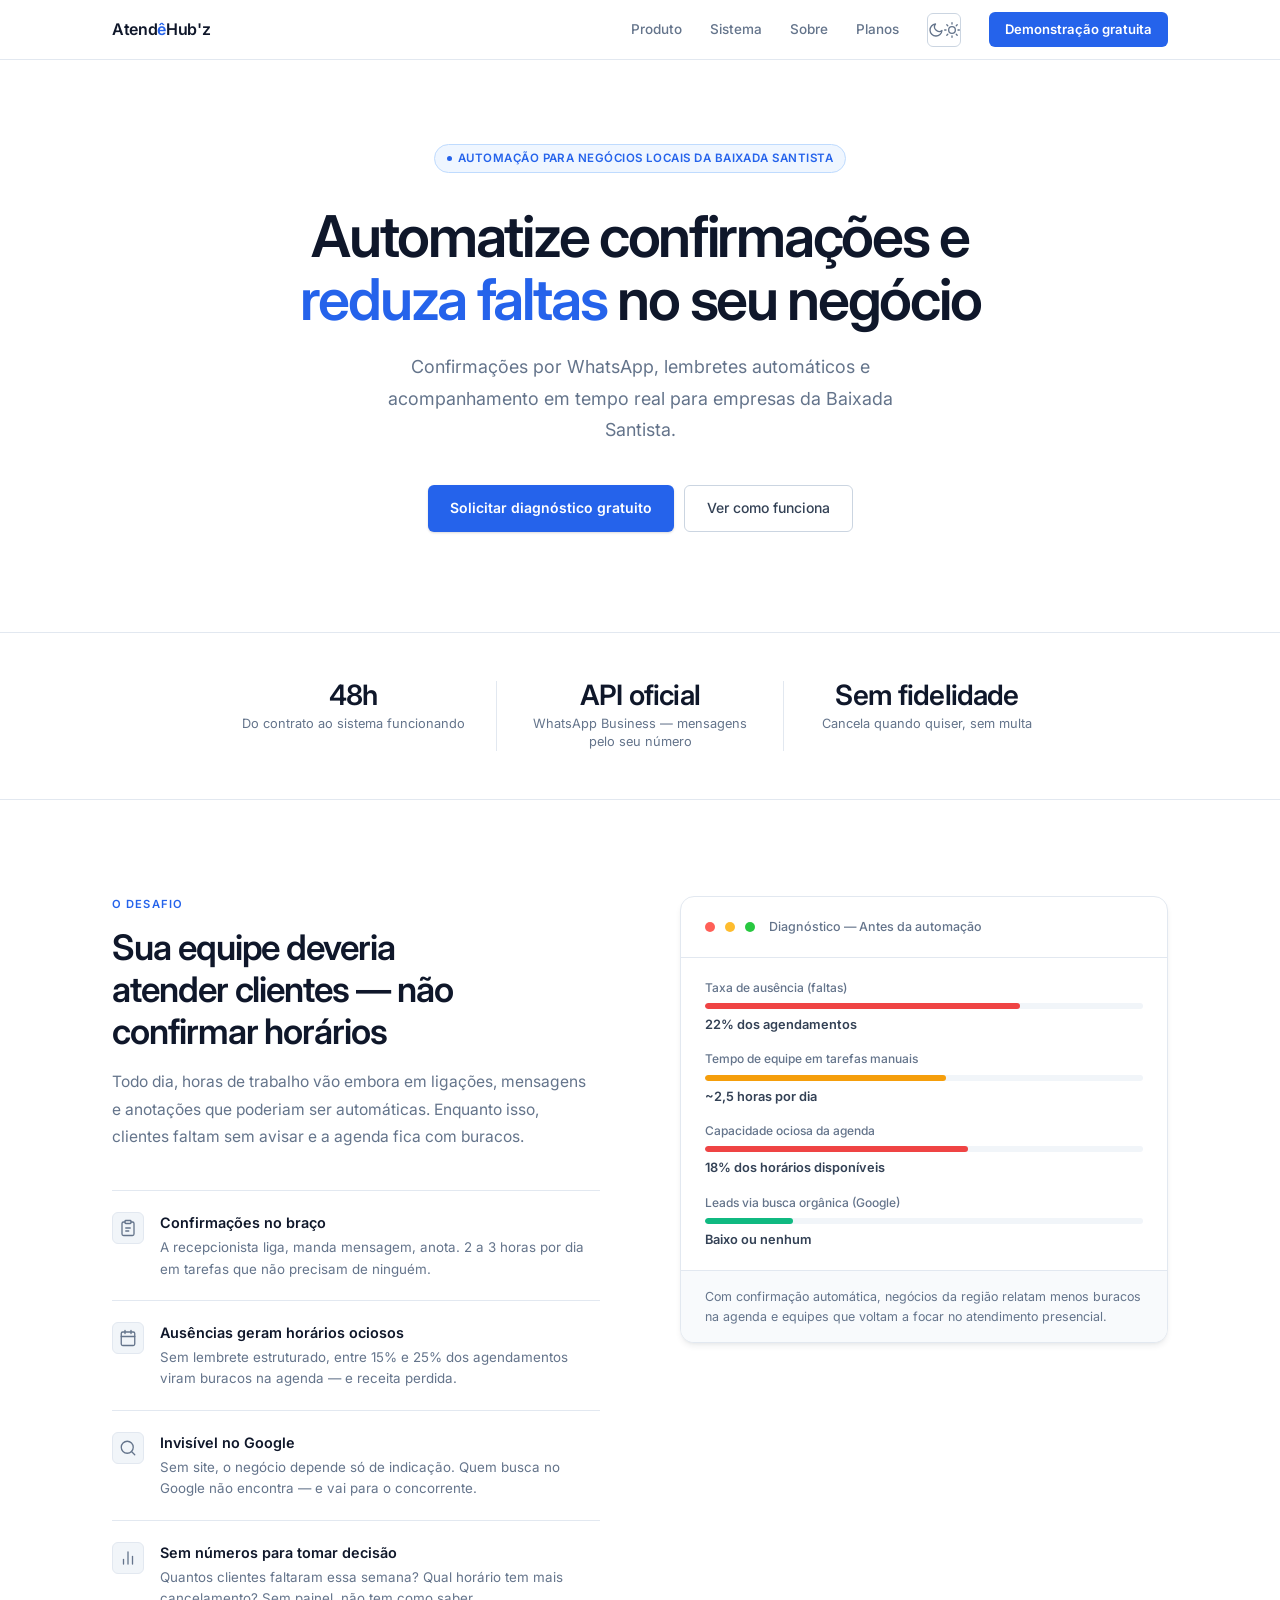
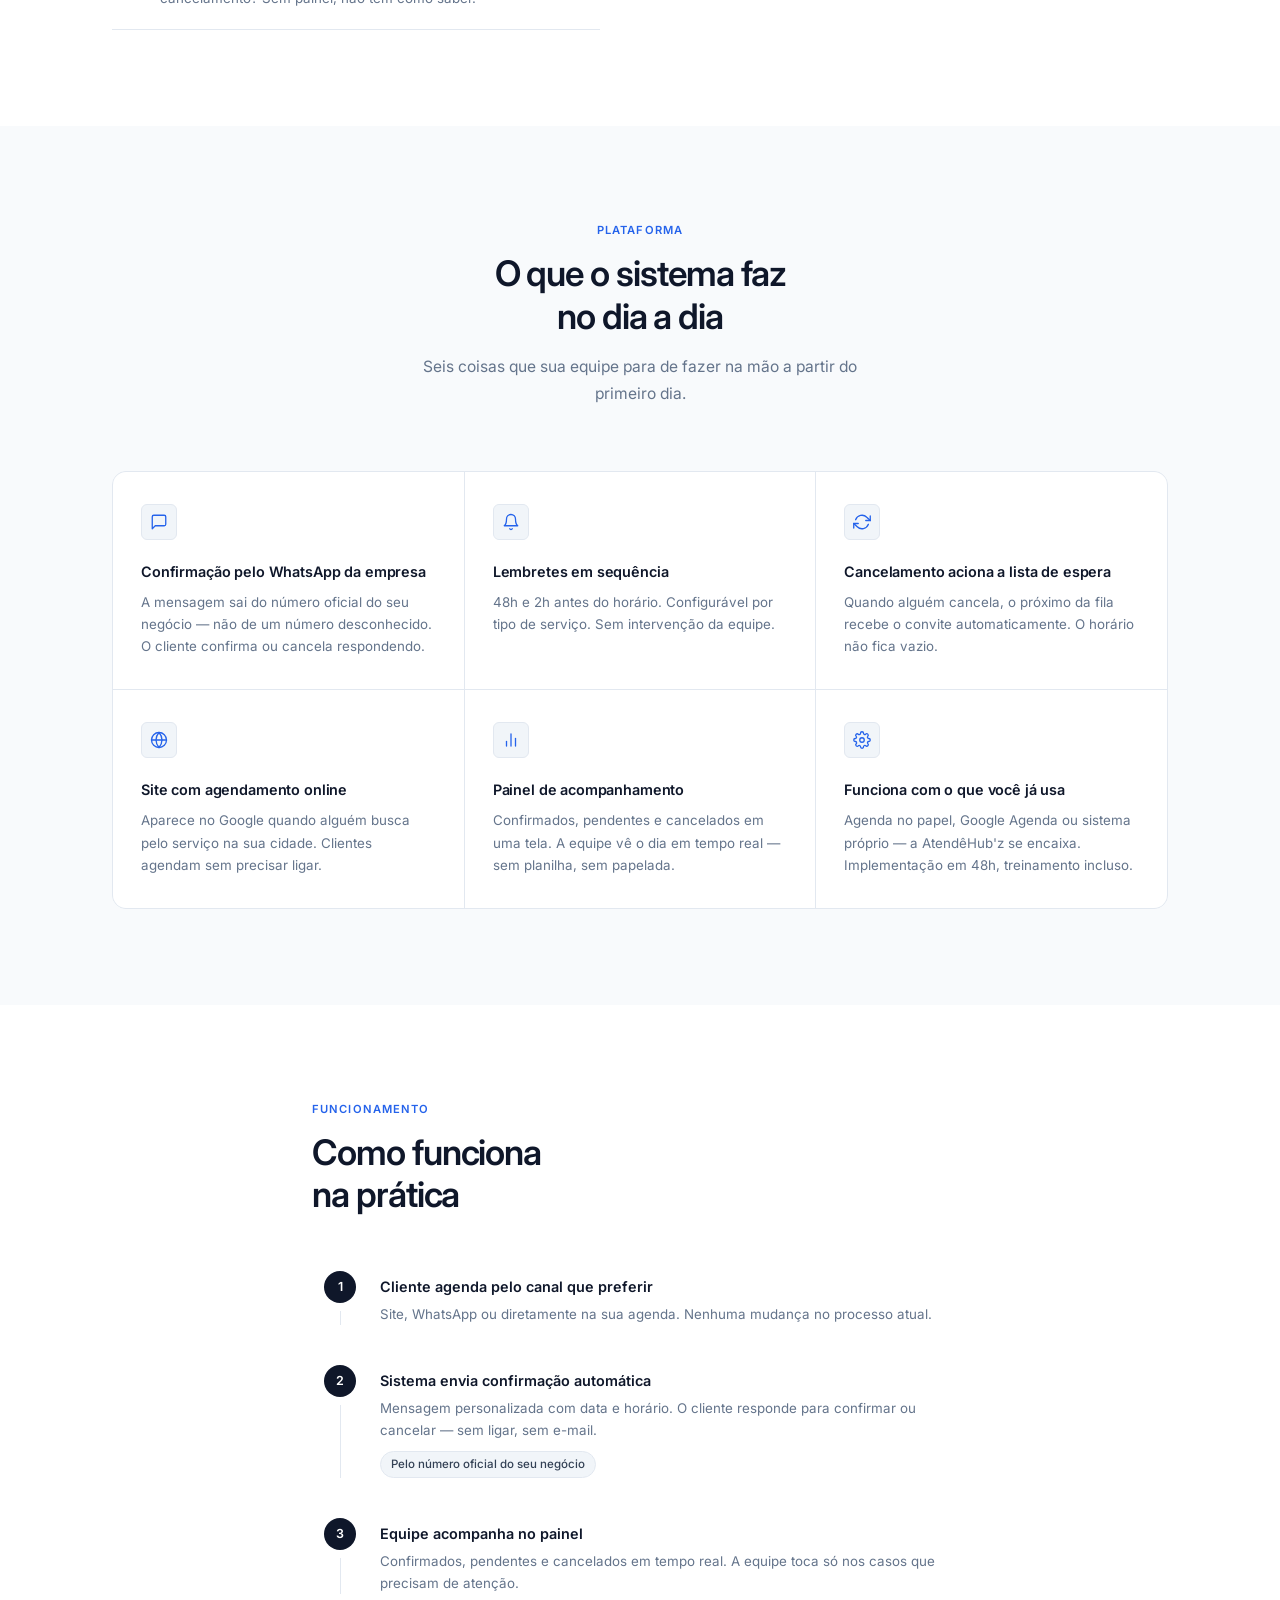
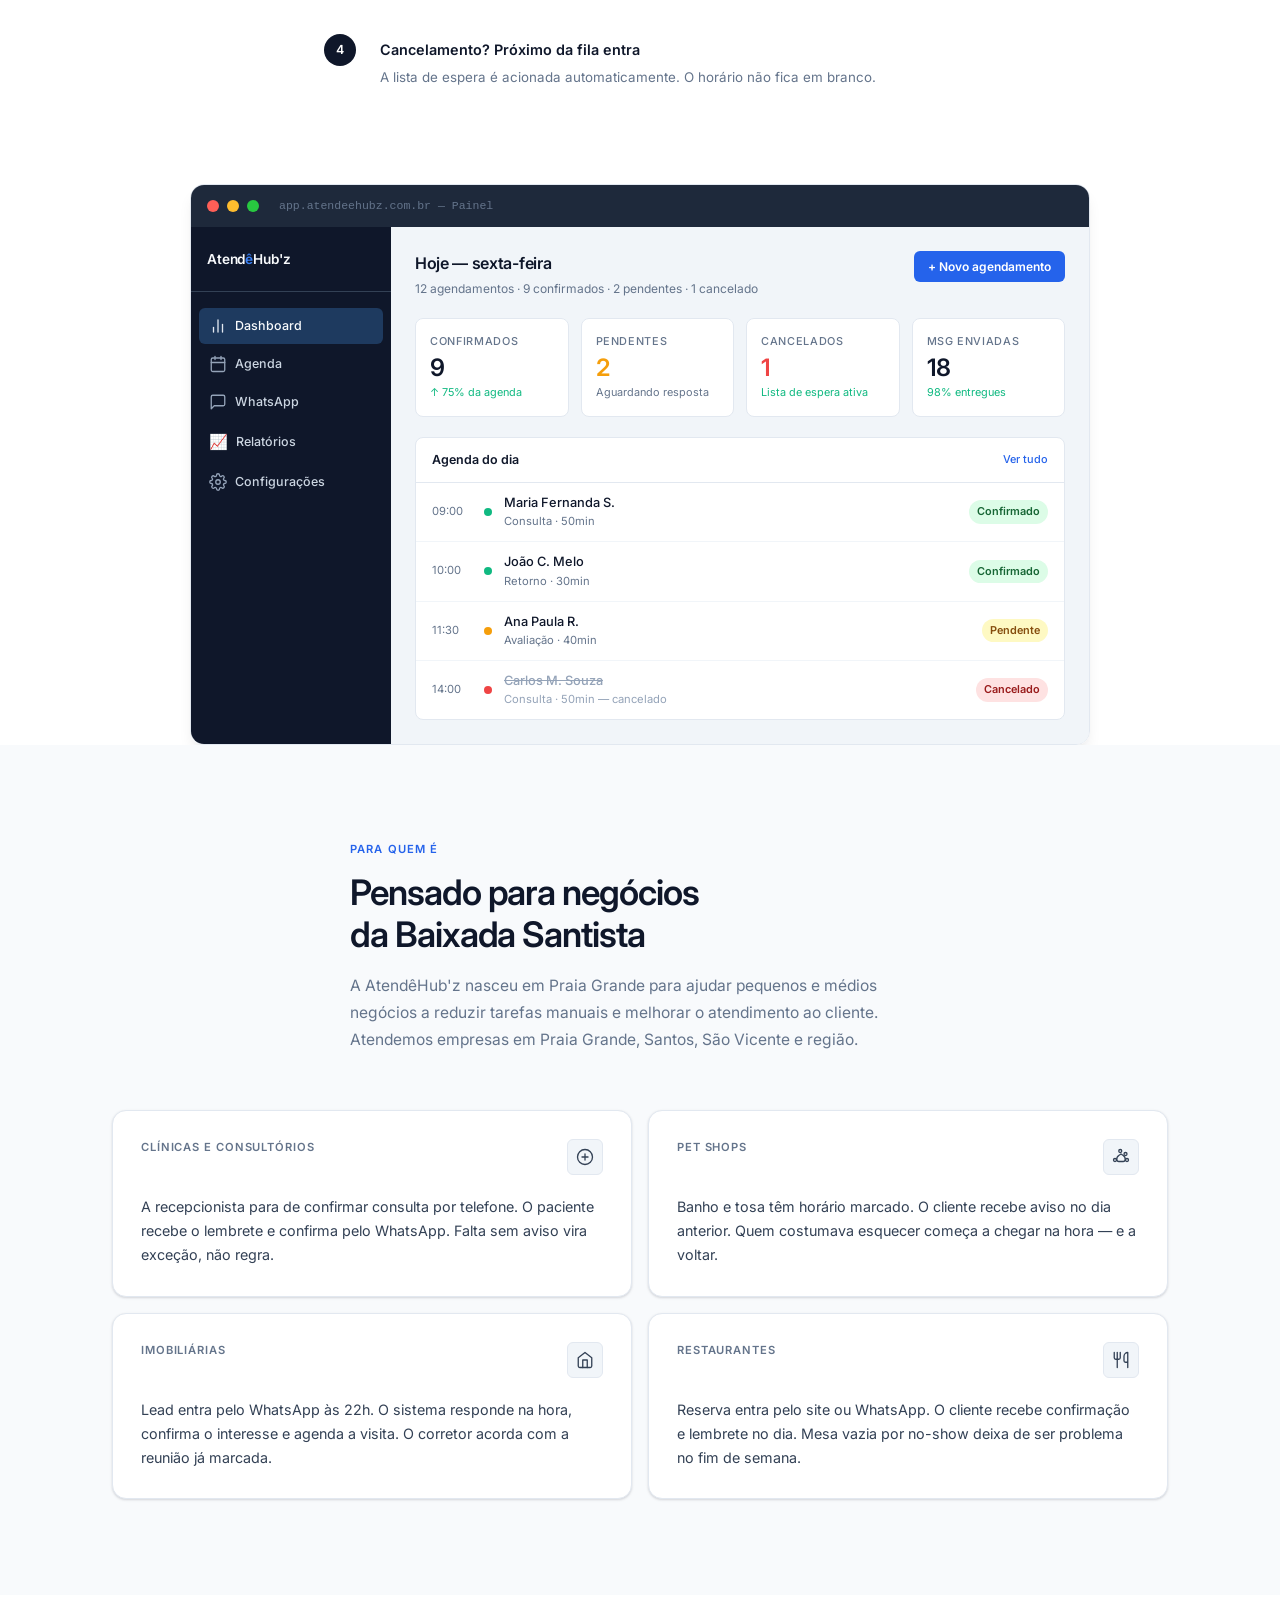
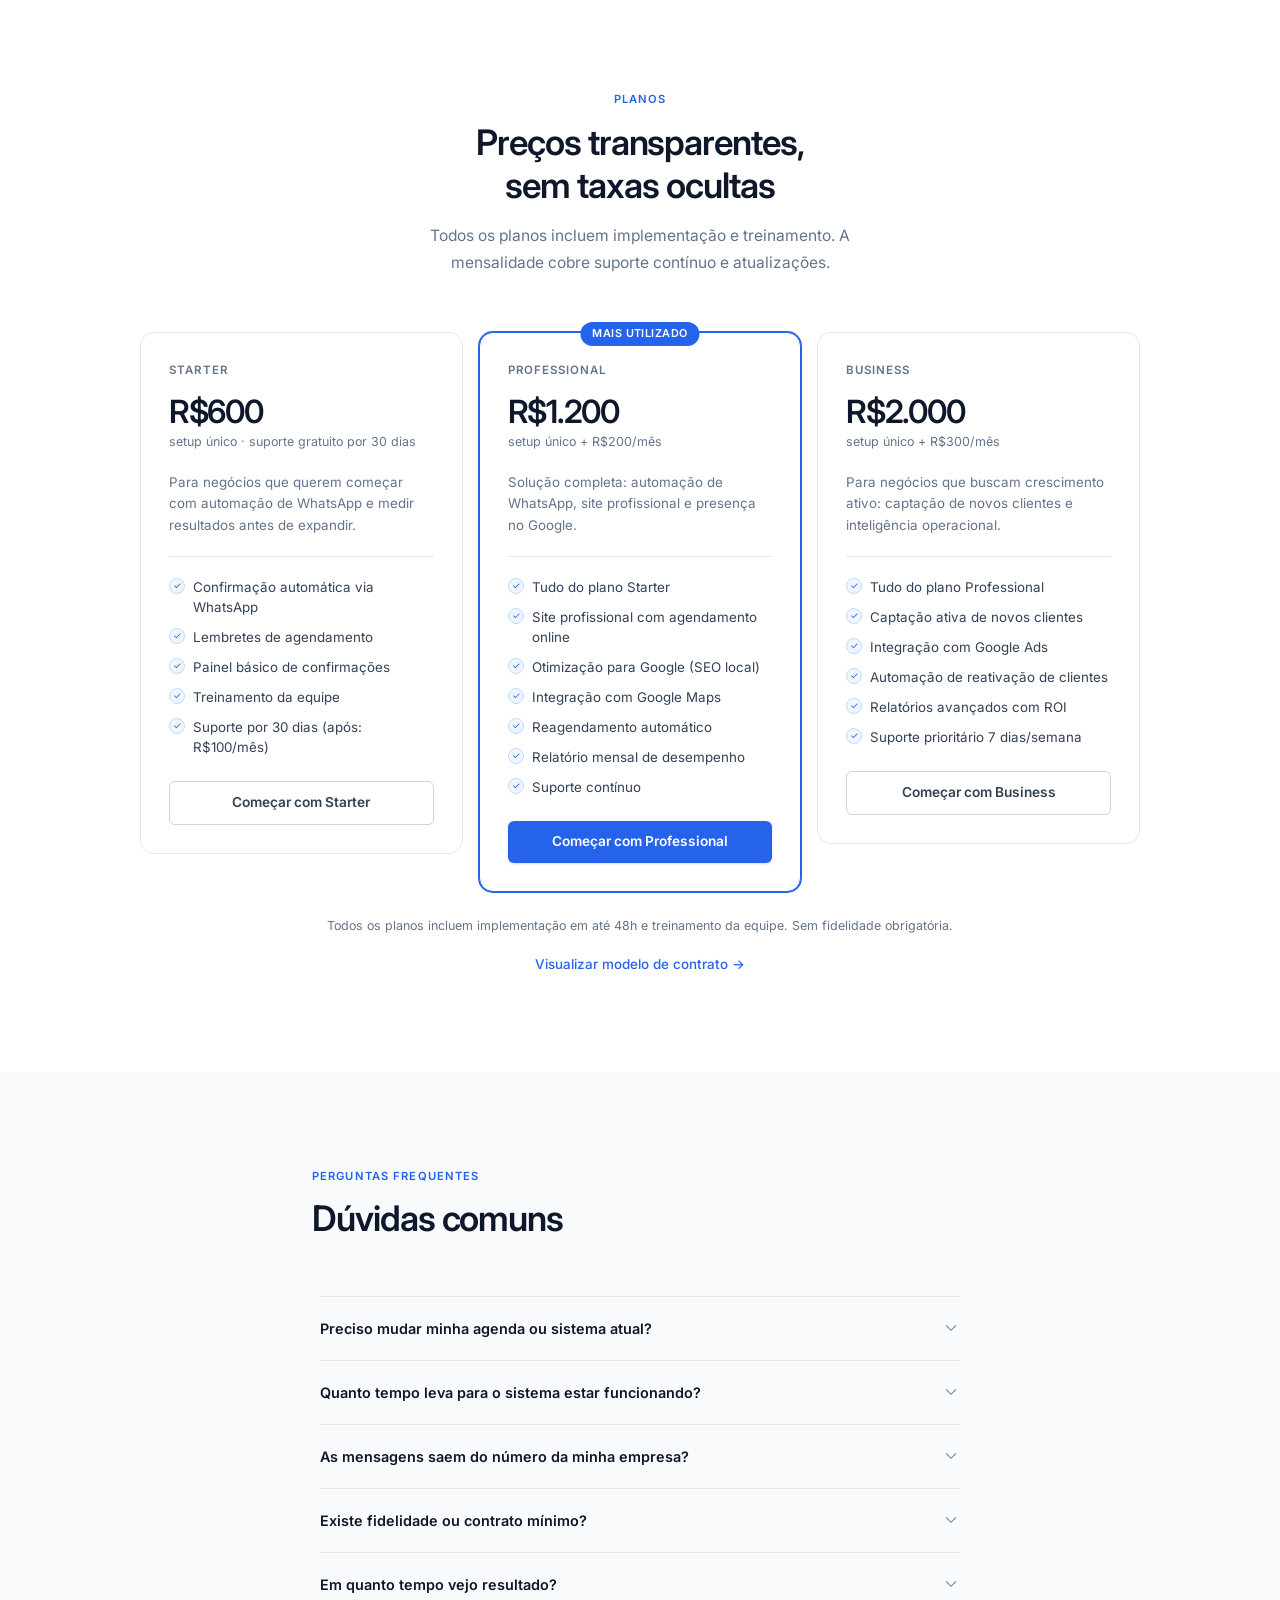
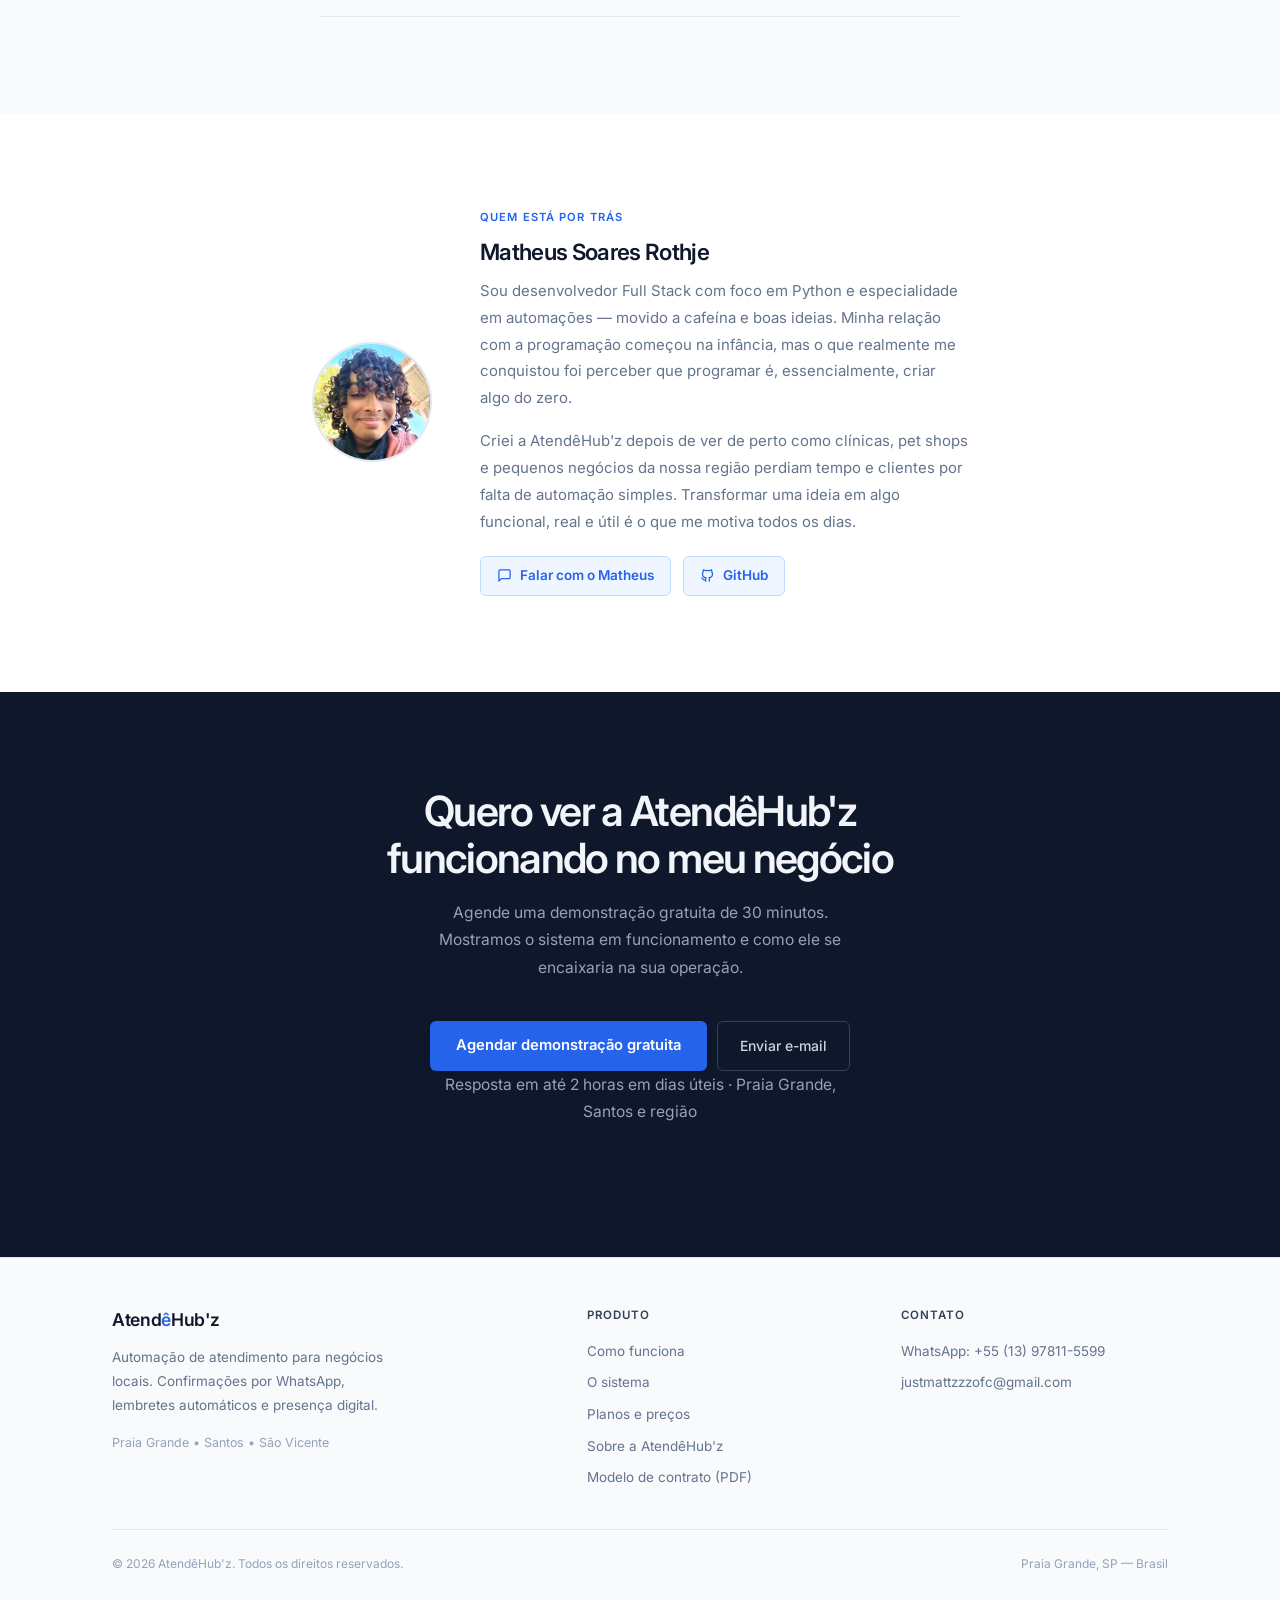
==== commit 9d9885a3: "Add files via upload" ====
--- a/index.html
+++ b/index.html
@@ -404,14 +404,14 @@
       <div class="plano">
         <div class="plano-tier">Starter</div>
         <div class="plano-price">R$600</div>
-        <div class="plano-price-note">setup único · sem mensalidade</div>
+        <div class="plano-price-note">setup único · suporte gratuito por 30 dias</div>
         <div class="plano-desc">Para negócios que querem começar com automação de WhatsApp e medir resultados antes de expandir.</div>
         <ul class="plano-features">
           <li><div class="check">✓</div>Confirmação automática via WhatsApp</li>
           <li><div class="check">✓</div>Lembretes de agendamento</li>
           <li><div class="check">✓</div>Painel básico de confirmações</li>
           <li><div class="check">✓</div>Treinamento da equipe</li>
-          <li><div class="check">✓</div>Suporte por 30 dias</li>
+          <li><div class="check">✓</div>Suporte por 30 dias (após: R$100/mês)</li>
         </ul>
         <a href="#contato" class="plano-btn plano-btn-outline">Começar com Starter</a>
       </div>
